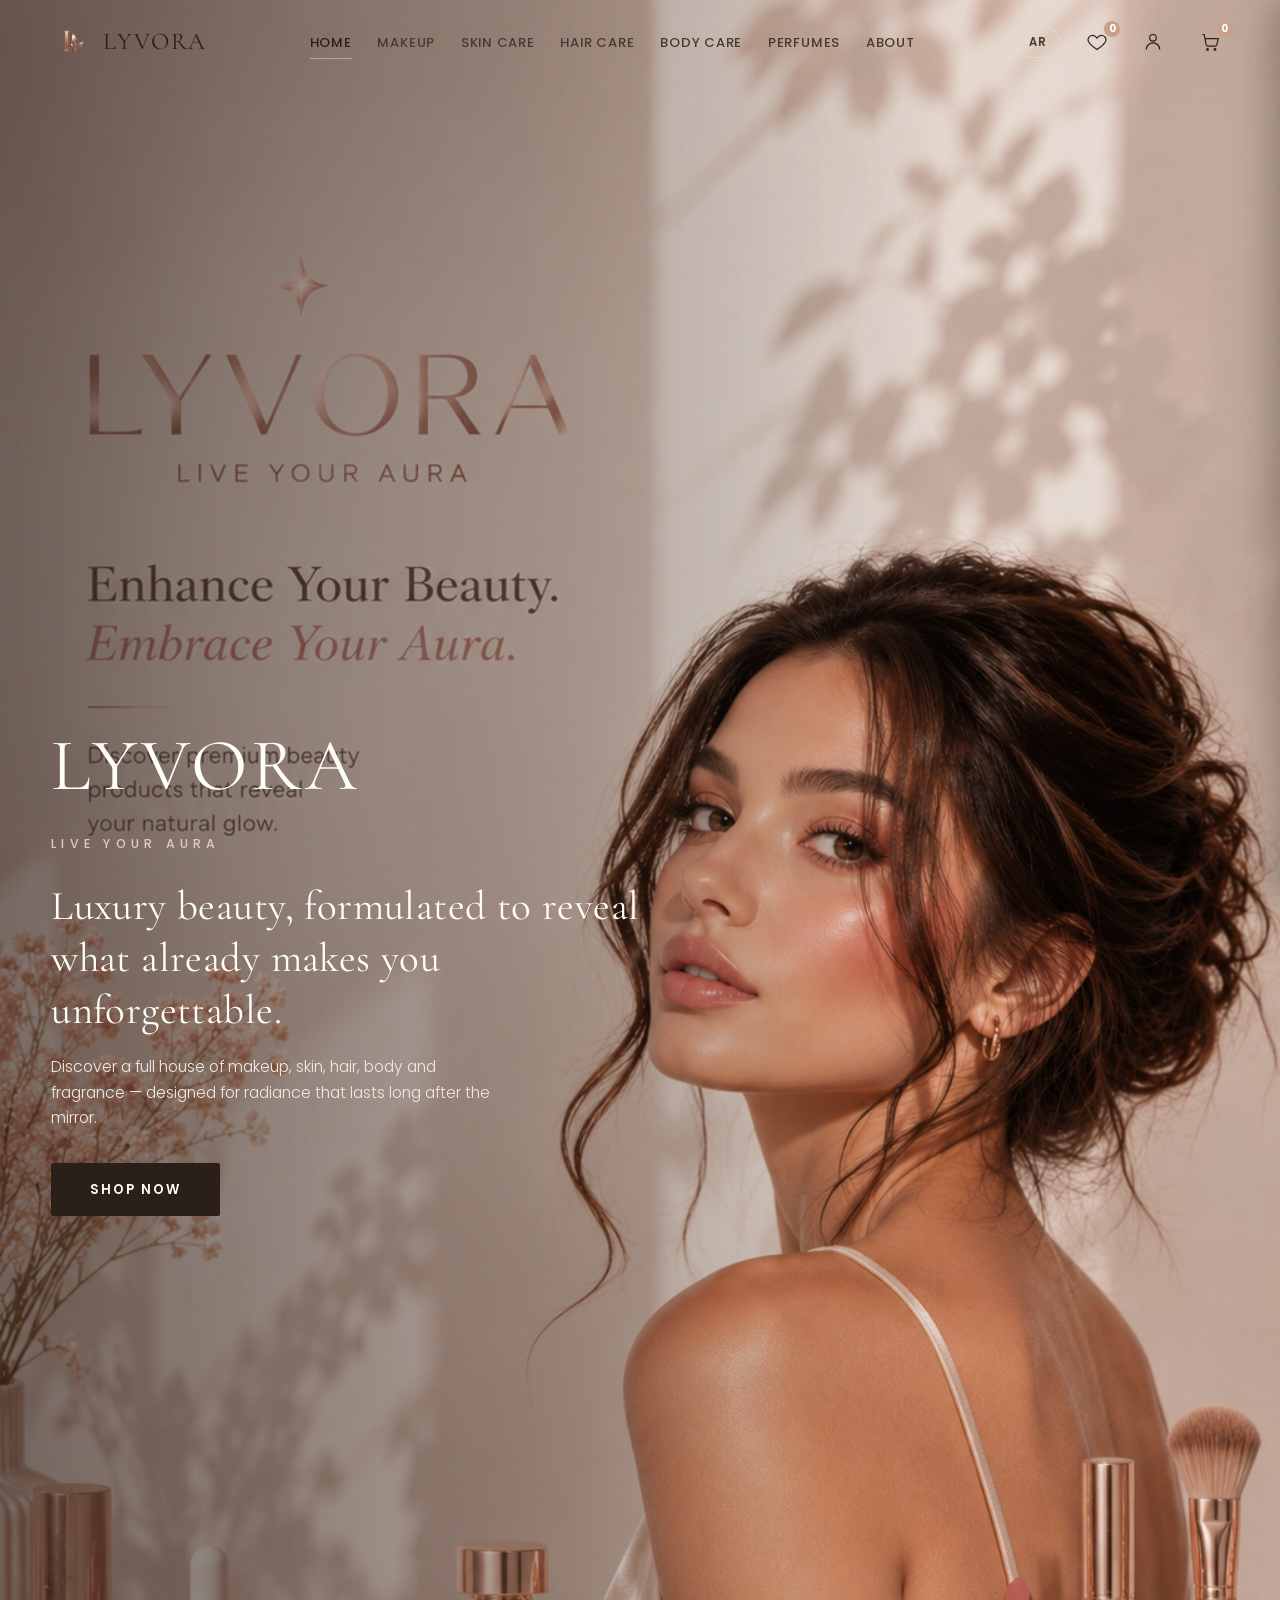
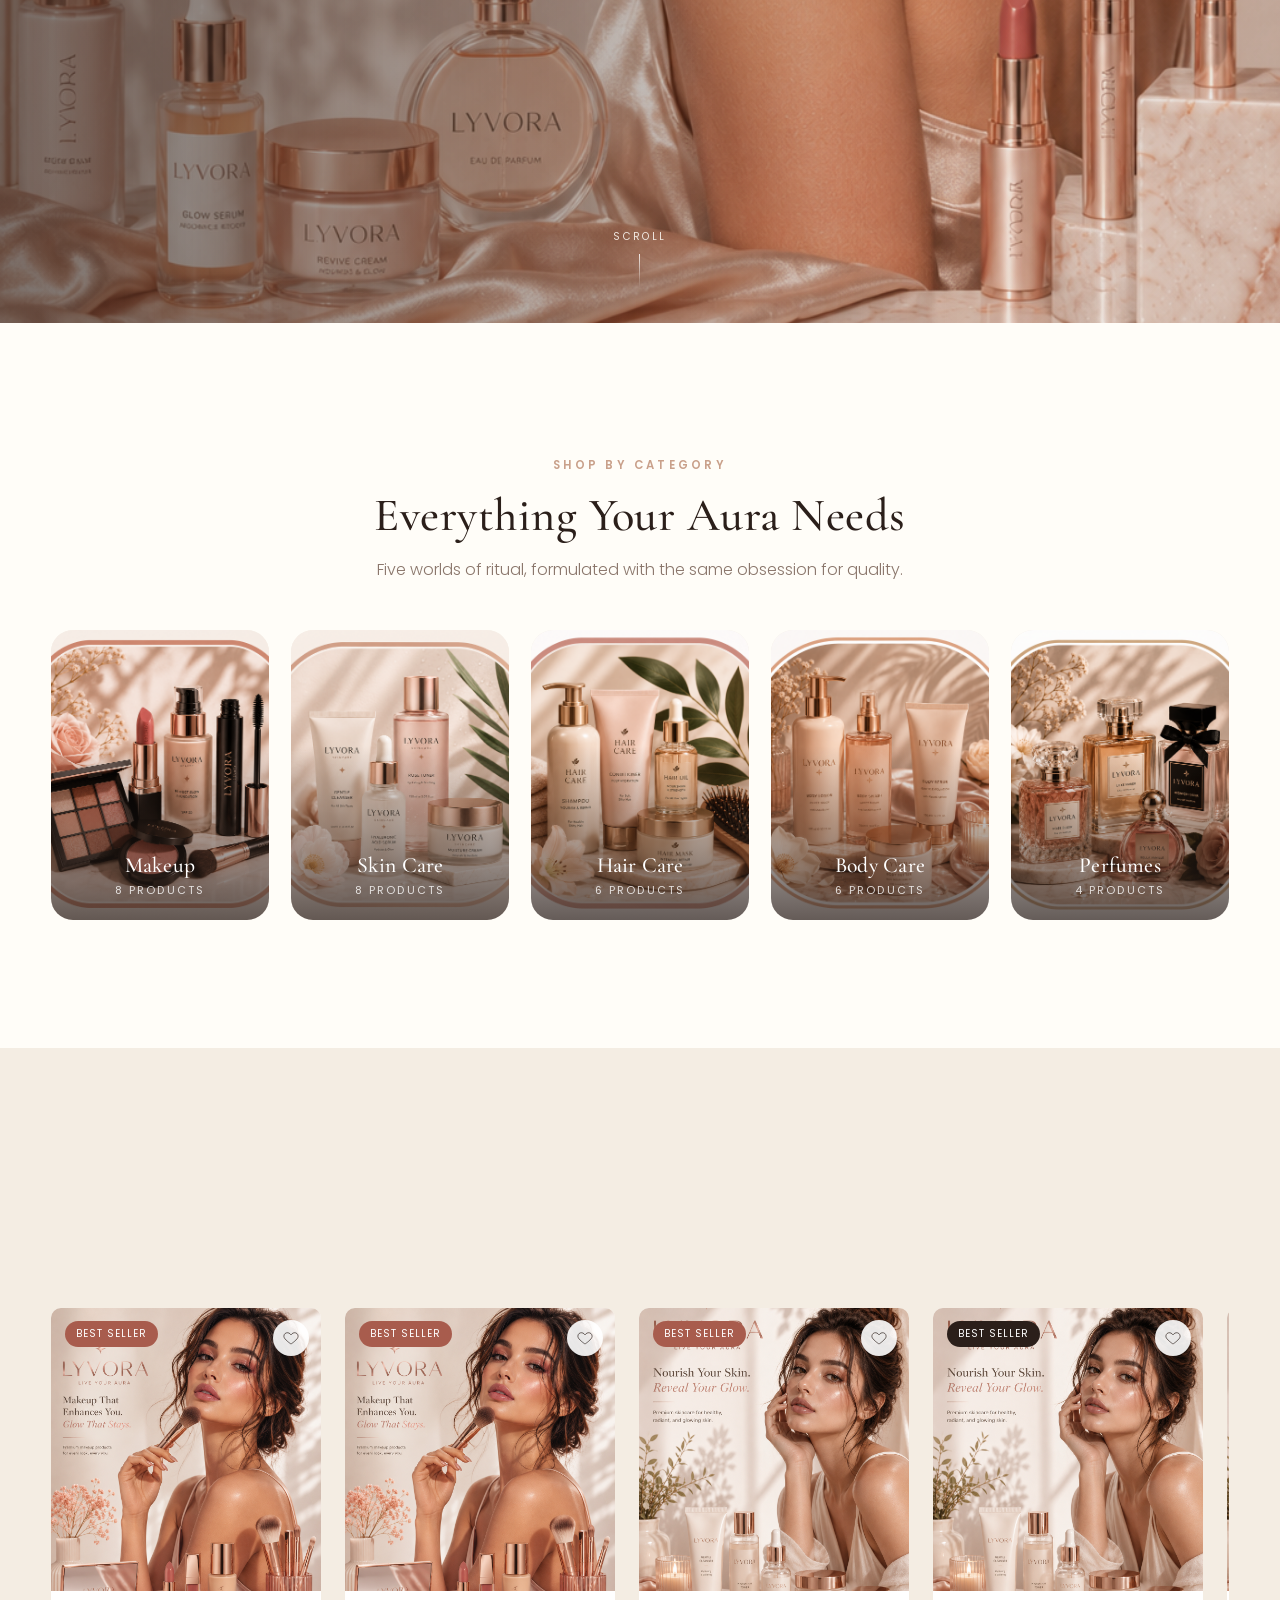
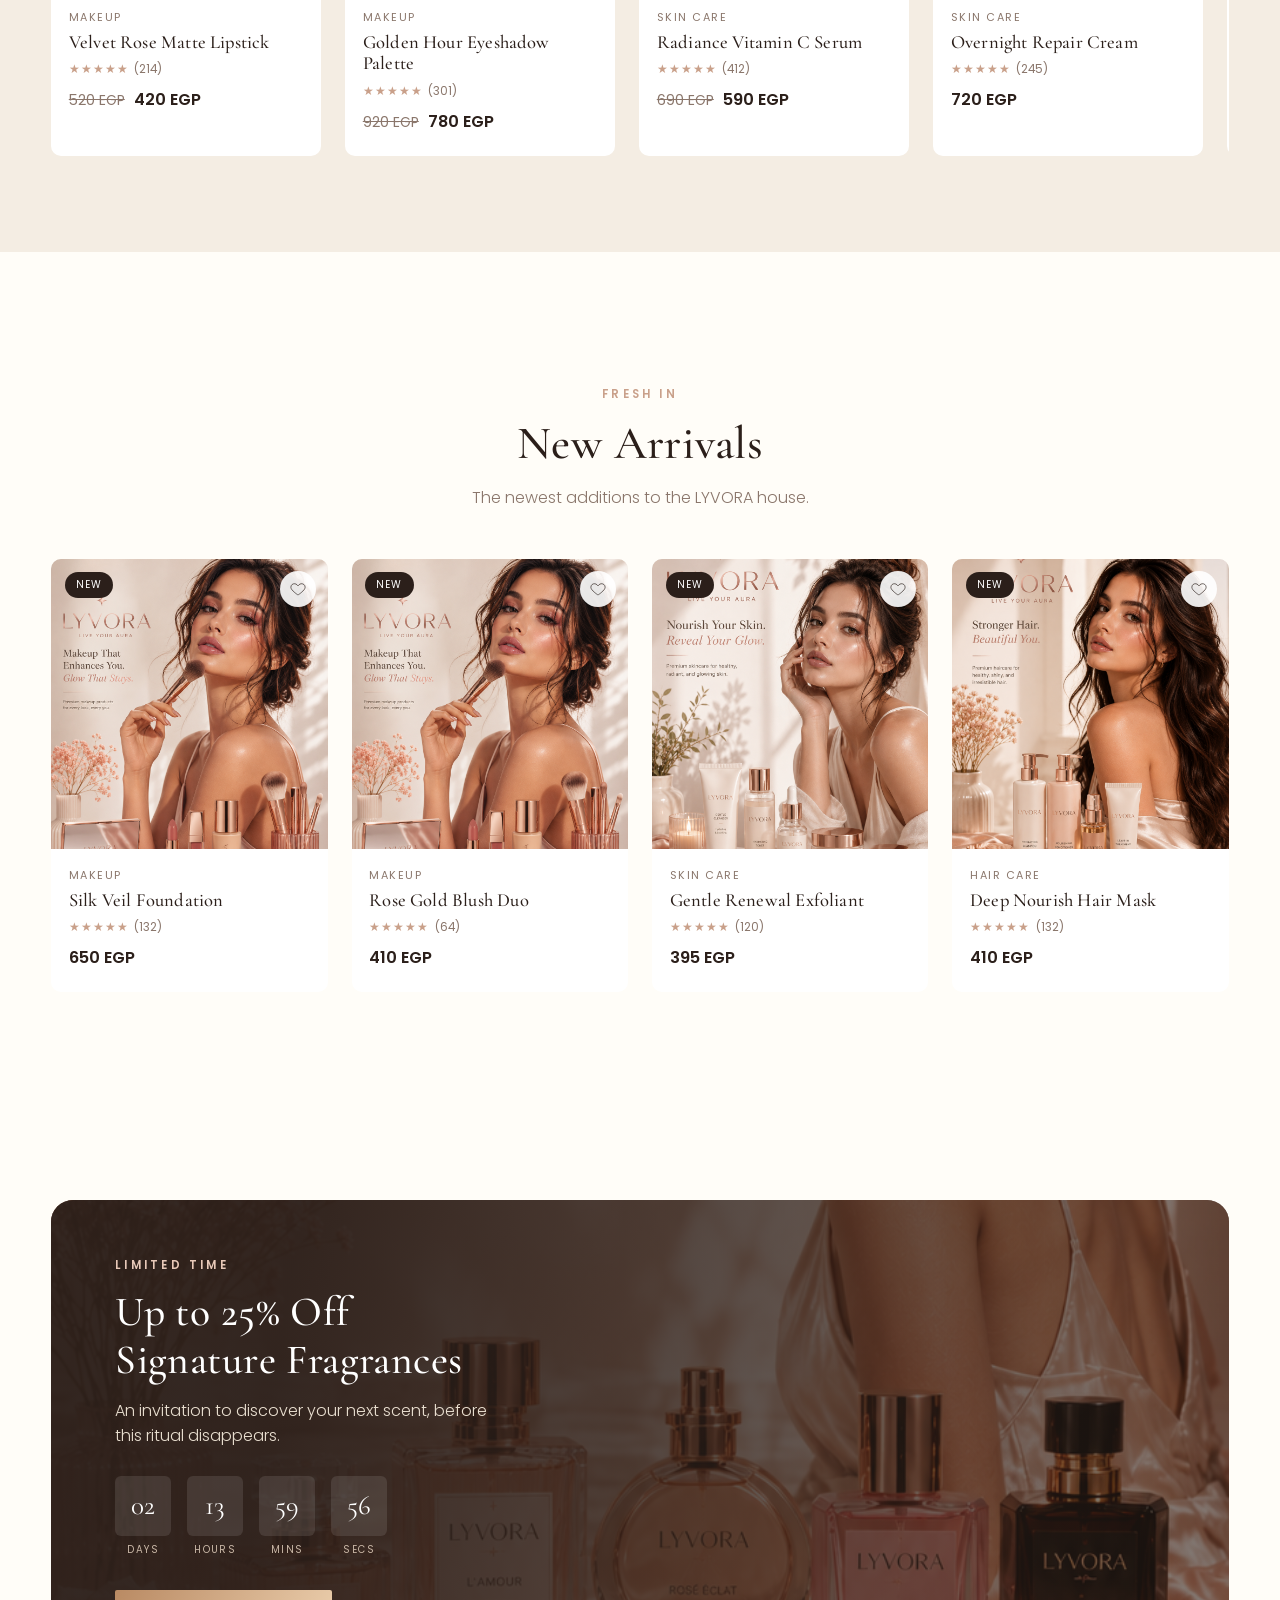
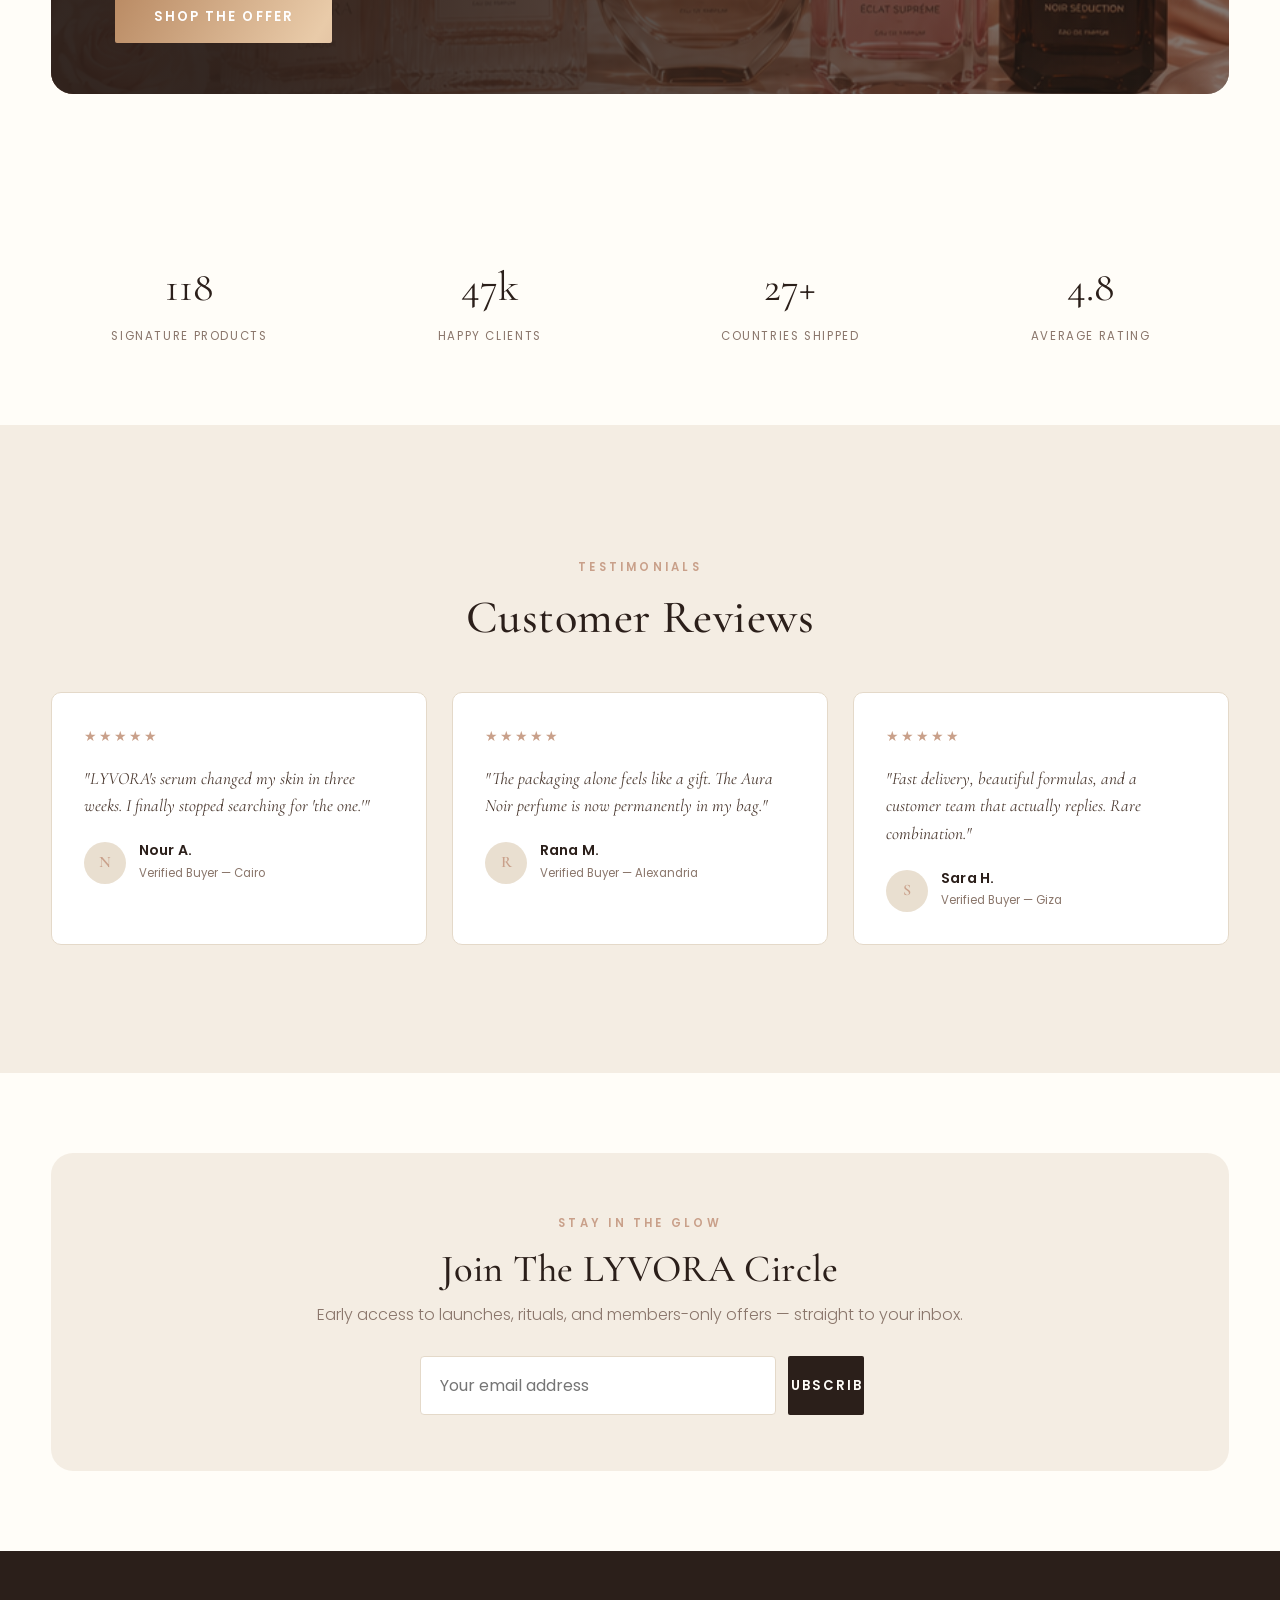
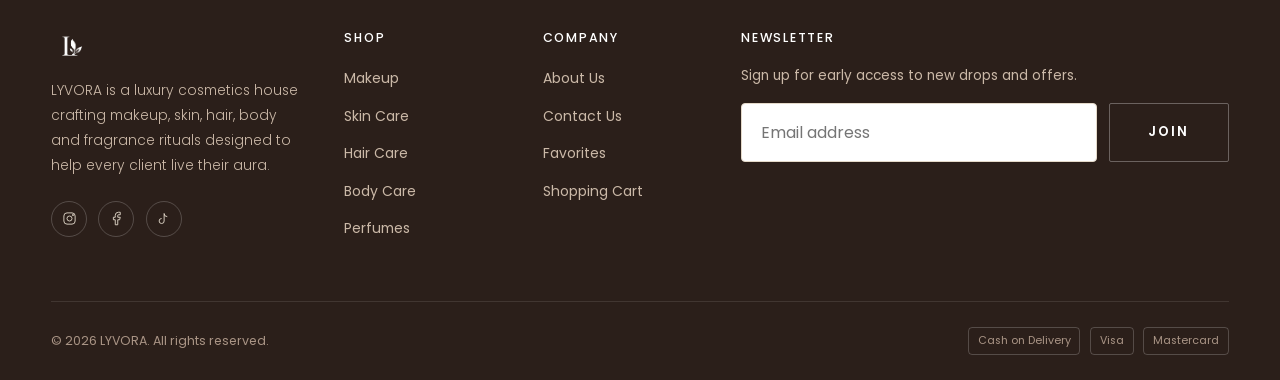
==== index.html @ 60a41fa8 "Initial LYVORA website" ====
<!DOCTYPE html>
<html lang="en" dir="ltr">
<head>
<meta charset="UTF-8">
<meta name="viewport" content="width=device-width, initial-scale=1.0, viewport-fit=cover">
<title>LYVORA — Live Your Aura | Luxury Cosmetics</title>
<meta name="description" content="LYVORA is a luxury cosmetics house — makeup, skin care, hair care, body care and perfumes crafted to help you live your aura.">
<link rel="icon" href="assets/images/logo.png">
<link rel="preconnect" href="https://fonts.googleapis.com">
<link rel="stylesheet" href="css/style.css">
<link rel="stylesheet" href="css/responsive.css">
</head>
<body data-page="home">
<a href="#main" class="skip-link">Skip to content</a>

<!-- Loading Screen -->
<div id="loading-screen"><div class="loader-mark"></div></div>

<!-- Luxury Splash Screen -->
<div id="splash">
  <div class="splash-glow"></div>
  <div class="splash-inner">
    <div class="splash-logo-wrap">
      <img src="assets/images/logo.png" alt="LYVORA">
      <div class="splash-shine"></div>
    </div>
    <p class="splash-tagline">Live Your Aura</p>
  </div>
</div>

<!-- Navbar -->
<header class="navbar">
  <div class="container">
    <a href="index.html" class="nav-logo">
      <img src="assets/images/logo.png" alt="LYVORA logo">
      <span>LYVORA</span>
    </a>
    <nav class="nav-links">
      <a href="index.html" class="active" data-en="Home" data-ar="الرئيسية">Home</a>
      <a href="pages/makeup.html" data-en="Makeup" data-ar="مكياج">Makeup</a>
      <a href="pages/skincare.html" data-en="Skin Care" data-ar="العناية بالبشرة">Skin Care</a>
      <a href="pages/haircare.html" data-en="Hair Care" data-ar="العناية بالشعر">Hair Care</a>
      <a href="pages/bodycare.html" data-en="Body Care" data-ar="العناية بالجسم">Body Care</a>
      <a href="pages/perfumes.html" data-en="Perfumes" data-ar="عطور">Perfumes</a>
      <a href="pages/about.html" data-en="About" data-ar="من نحن">About</a>
    </nav>
    <div class="nav-actions">
      <button class="lang-switch" aria-label="Switch language"><span class="lang-text">AR</span></button>
      <a href="pages/favorites.html" class="nav-icon-btn" aria-label="Favorites">
        <svg viewBox="0 0 24 24" fill="none" stroke="currentColor" stroke-width="1.4"><path d="M12 21s-7.5-4.9-10.1-9.3C.4 8.7 1.8 5 5.4 4.2 8 3.6 10.3 5 12 7.3 13.7 5 16 3.6 18.6 4.2 22.2 5 23.6 8.7 22.1 11.7 19.5 16.1 12 21 12 21Z"/></svg>
        <span class="nav-badge fav-badge">0</span>
      </a>
      <a href="pages/login.html" class="nav-icon-btn" aria-label="Account">
        <svg viewBox="0 0 24 24" fill="none" stroke="currentColor" stroke-width="1.4"><path d="M20 21a8 8 0 1 0-16 0"/><circle cx="12" cy="7" r="4"/></svg>
      </a>
      <button class="nav-icon-btn" aria-label="Cart" data-open-cart>
        <svg viewBox="0 0 24 24" fill="none" stroke="currentColor" stroke-width="1.4"><path d="M3 3h2l2.4 12.4a2 2 0 0 0 2 1.6h8.6a2 2 0 0 0 2-1.6L22 8H6"/><circle cx="9" cy="21" r="1"/><circle cx="18" cy="21" r="1"/></svg>
        <span class="nav-badge cart-badge">0</span>
      </button>
      <button class="hamburger" aria-label="Menu"><span></span><span></span><span></span></button>
    </div>
  </div>
</header>
<div id="nav-overlay" class="overlay"></div>
<nav class="mobile-nav">
  <a href="index.html">Home</a>
  <a href="pages/makeup.html">Makeup</a>
  <a href="pages/skincare.html">Skin Care</a>
  <a href="pages/haircare.html">Hair Care</a>
  <a href="pages/bodycare.html">Body Care</a>
  <a href="pages/perfumes.html">Perfumes</a>
  <a href="pages/about.html">About</a>
  <a href="pages/contact.html">Contact</a>
</nav>

<main id="main">
  <!-- Hero -->
  <section class="hero">
    <img class="hero-bg" src="assets/images/background_home.png" alt="LYVORA">
    <div class="hero-overlay"></div>
    <div class="container">
      <div class="hero-content">
        <div class="hero-lyvora">LYVORA</div>
        <div class="hero-aura">Live Your Aura</div>
        <h1>Luxury beauty, formulated to reveal what already makes you unforgettable.</h1>
        <p>Discover a full house of makeup, skin, hair, body and fragrance — designed for radiance that lasts long after the mirror.</p>
        <a href="pages/makeup.html" class="btn btn-primary">Shop Now</a>
      </div>
    </div>
    <div class="hero-scroll"><span>Scroll</span><span class="line"></span></div>
  </section>

  <!-- Categories -->
  <section class="section">
    <div class="container">
      <div class="section-head reveal-up">
        <span class="eyebrow">Shop by Category</span>
        <h2>Everything Your Aura Needs</h2>
        <p>Five worlds of ritual, formulated with the same obsession for quality.</p>
      </div>
      <div class="cat-grid stagger reveal-up" id="home-categories"></div>
    </div>
  </section>

  <!-- Best Sellers -->
  <section class="section section--tight" style="background:var(--c-beige)">
    <div class="container">
      <div class="section-head reveal-up">
        <span class="eyebrow">Loved by Everyone</span>
        <h2>Best Sellers</h2>
        <p>The formulas our community keeps coming back for.</p>
      </div>
      <div class="scroller" id="best-sellers"></div>
    </div>
  </section>

  <!-- New Arrivals -->
  <section class="section">
    <div class="container">
      <div class="section-head reveal-up">
        <span class="eyebrow">Fresh In</span>
        <h2>New Arrivals</h2>
        <p>The newest additions to the LYVORA house.</p>
      </div>
      <div class="product-grid" id="new-arrivals"></div>
    </div>
  </section>

  <!-- Offers -->
  <section class="section section--tight">
    <div class="container">
      <div class="offer-banner reveal-up">
        <div class="offer-banner-bg" style="background-image:url('assets/images/background_perfume.png')"></div>
        <div class="offer-content">
          <span class="eyebrow">Limited Time</span>
          <h3>Up to 25% Off Signature Fragrances</h3>
          <p>An invitation to discover your next scent, before this ritual disappears.</p>
          <div class="countdown" id="countdown">
            <div><span class="num" id="cd-days">02</span><span class="lbl">Days</span></div>
            <div><span class="num" id="cd-hours">00</span><span class="lbl">Hours</span></div>
            <div><span class="num" id="cd-mins">00</span><span class="lbl">Mins</span></div>
            <div><span class="num" id="cd-secs">00</span><span class="lbl">Secs</span></div>
          </div>
          <a href="pages/perfumes.html" class="btn btn-gold">Shop The Offer</a>
        </div>
      </div>
    </div>
  </section>

  <!-- Trust Counters -->
  <section class="section--tight">
    <div class="container">
      <div class="counters reveal-up">
        <div class="counter-item"><div class="num" data-count="120">0</div><div class="lbl">Signature Products</div></div>
        <div class="counter-item"><div class="num" data-count="48" data-suffix="k">0</div><div class="lbl">Happy Clients</div></div>
        <div class="counter-item"><div class="num" data-count="27" data-suffix="+">0</div><div class="lbl">Countries Shipped</div></div>
        <div class="counter-item"><div class="num" data-count="4.9">0</div><div class="lbl">Average Rating</div></div>
      </div>
    </div>
  </section>

  <!-- Reviews -->
  <section class="section" style="background:var(--c-beige)">
    <div class="container">
      <div class="section-head reveal-up">
        <span class="eyebrow">Testimonials</span>
        <h2>Customer Reviews</h2>
      </div>
      <div class="reviews-grid">
        <div class="review-card reveal-up">
          <div class="review-stars">★★★★★</div>
          <p>"LYVORA's serum changed my skin in three weeks. I finally stopped searching for 'the one.'"</p>
          <div class="review-author"><div class="review-avatar">N</div><div><h5>Nour A.</h5><span>Verified Buyer — Cairo</span></div></div>
        </div>
        <div class="review-card reveal-up">
          <div class="review-stars">★★★★★</div>
          <p>"The packaging alone feels like a gift. The Aura Noir perfume is now permanently in my bag."</p>
          <div class="review-author"><div class="review-avatar">R</div><div><h5>Rana M.</h5><span>Verified Buyer — Alexandria</span></div></div>
        </div>
        <div class="review-card reveal-up">
          <div class="review-stars">★★★★★</div>
          <p>"Fast delivery, beautiful formulas, and a customer team that actually replies. Rare combination."</p>
          <div class="review-author"><div class="review-avatar">S</div><div><h5>Sara H.</h5><span>Verified Buyer — Giza</span></div></div>
        </div>
      </div>
    </div>
  </section>

  <!-- Newsletter -->
  <section class="section--tight">
    <div class="container">
      <div class="newsletter reveal-up">
        <span class="eyebrow">Stay In The Glow</span>
        <h2>Join The LYVORA Circle</h2>
        <p>Early access to launches, rituals, and members-only offers — straight to your inbox.</p>
        <form class="newsletter-form">
          <input type="email" placeholder="Your email address" required>
          <button type="submit" class="btn btn-primary">Subscribe</button>
        </form>
      </div>
    </div>
  </section>
</main>

<!-- Footer -->
<footer>
  <div class="container">
    <div class="footer-grid">
      <div class="footer-brand">
        <img src="assets/images/logo.png" alt="LYVORA">
        <p>LYVORA is a luxury cosmetics house crafting makeup, skin, hair, body and fragrance rituals designed to help every client live their aura.</p>
        <div class="footer-social">
          <a href="#" aria-label="Instagram"><svg viewBox="0 0 24 24" fill="none" stroke="currentColor" stroke-width="1.4"><rect x="3" y="3" width="18" height="18" rx="5"/><circle cx="12" cy="12" r="4"/><circle cx="17.5" cy="6.5" r="1"/></svg></a>
          <a href="#" aria-label="Facebook"><svg viewBox="0 0 24 24" fill="none" stroke="currentColor" stroke-width="1.4"><path d="M18 2h-3a5 5 0 0 0-5 5v3H7v4h3v8h4v-8h3l1-4h-4V7a1 1 0 0 1 1-1h3Z"/></svg></a>
          <a href="#" aria-label="TikTok"><svg viewBox="0 0 24 24" fill="none" stroke="currentColor" stroke-width="1.4"><path d="M9 12a4 4 0 1 0 4 4V4a5 5 0 0 0 5 5"/></svg></a>
        </div>
      </div>
      <div class="footer-col">
        <h4>Shop</h4>
        <ul>
          <li><a href="pages/makeup.html">Makeup</a></li>
          <li><a href="pages/skincare.html">Skin Care</a></li>
          <li><a href="pages/haircare.html">Hair Care</a></li>
          <li><a href="pages/bodycare.html">Body Care</a></li>
          <li><a href="pages/perfumes.html">Perfumes</a></li>
        </ul>
      </div>
      <div class="footer-col">
        <h4>Company</h4>
        <ul>
          <li><a href="pages/about.html">About Us</a></li>
          <li><a href="pages/contact.html">Contact Us</a></li>
          <li><a href="pages/favorites.html">Favorites</a></li>
          <li><a href="pages/cart.html">Shopping Cart</a></li>
        </ul>
      </div>
      <div class="footer-col">
        <h4>Newsletter</h4>
        <p style="font-size:.85rem;color:#cbb9a8;margin-bottom:1rem;">Sign up for early access to new drops and offers.</p>
        <form class="newsletter-form" style="max-width:100%;">
          <input type="email" placeholder="Email address" required>
          <button type="submit" class="btn btn-outline" style="border-color:rgba(255,255,255,.3);color:#fff;">Join</button>
        </form>
      </div>
    </div>
    <div class="footer-bottom">
      <span>&copy; 2026 LYVORA. All rights reserved.</span>
      <div class="footer-payments"><span>Cash on Delivery</span><span>Visa</span><span>Mastercard</span></div>
    </div>
  </div>
</footer>

<!-- Cart Drawer -->
<div id="drawer-overlay" class="overlay"></div>
<aside id="cart-drawer" class="drawer">
  <div class="drawer-head"><h3>Your Bag</h3><button id="drawer-close" class="drawer-close" aria-label="Close cart"><svg viewBox="0 0 24 24" fill="none" stroke="currentColor" stroke-width="1.6"><path d="M18 6 6 18M6 6l12 12"/></svg></button></div>
  <div class="drawer-body" id="drawer-body"></div>
  <div class="drawer-foot" id="drawer-foot">
    <div class="subtotal"><span>Subtotal</span><strong id="drawer-subtotal">0 EGP</strong></div>
    <a href="pages/checkout.html" class="btn btn-primary btn-block">Checkout</a>
    <a href="pages/cart.html" class="btn btn-outline btn-block" style="margin-top:.7rem;">View Cart</a>
  </div>
</aside>

<button id="back-to-top" aria-label="Back to top"><svg viewBox="0 0 24 24" fill="none" stroke="currentColor" stroke-width="1.6"><path d="M12 19V5M5 12l7-7 7 7"/></svg></button>

<script>window.LYVORA_ROOT='';</script>
<script src="js/products.js"></script>
<script src="js/store.js"></script>
<script src="js/render.js"></script>
<script src="js/main.js"></script>
<script>
  // Home-page specific rendering
  document.addEventListener('DOMContentLoaded', ()=>{
    const catWrap = document.getElementById('home-categories');
    catWrap.innerHTML = Object.entries(CATEGORY_META).map(([key,c])=>`
      <a class="cat-card" href="pages/${key}.html">
        <img src="assets/icons/${c.icon}" alt="${c.label}">
        <div class="cat-card-label"><h3>${c.label}</h3><span>${lyByCategory(key).length} Products</span></div>
      </a>`).join('');

    lyRenderGrid('#best-sellers', PRODUCTS.filter(p=>p.badge==='Best Seller'));
    lyRenderGrid('#new-arrivals', PRODUCTS.filter(p=>p.badge==='New').concat(PRODUCTS.slice(0,4)).filter((v,i,a)=>a.findIndex(x=>x.id===v.id)===i).slice(0,4), {reveal:true});

    // Countdown
    const end = Date.now() + (2*24*60*60*1000) + (14*60*60*1000);
    function updateCountdown(){
      const diff = Math.max(0, end - Date.now());
      const d = Math.floor(diff/86400000);
      const h = Math.floor(diff%86400000/3600000);
      const m = Math.floor(diff%3600000/60000);
      const s = Math.floor(diff%60000/1000);
      document.getElementById('cd-days').textContent = String(d).padStart(2,'0');
      document.getElementById('cd-hours').textContent = String(h).padStart(2,'0');
      document.getElementById('cd-mins').textContent = String(m).padStart(2,'0');
      document.getElementById('cd-secs').textContent = String(s).padStart(2,'0');
    }
    updateCountdown();
    setInterval(updateCountdown, 1000);
  });
</script>
</body>
</html>
---- css/style.css ----
/* ==========================================================================
   LYVORA — Luxury Cosmetics Store
   Design System & Base Styles
   ========================================================================== */

@import url('https://fonts.googleapis.com/css2?family=Cormorant+Garamond:ital,wght@0,300;0,400;0,500;0,600;0,700;1,400&family=Poppins:wght@300;400;500;600;700&display=swap');

:root{
  /* ---- Palette ---- */
  --c-white:#ffffff;
  --c-cream:#fffdf8;
  --c-beige:#f4ede3;
  --c-beige-dark:#e9dfd0;
  --c-rose-gold:#c9a08a;
  --c-rose-gold-light:#e8c9b8;
  --c-soft-pink:#f3d9d4;
  --c-dark-brown:#2b1f1a;
  --c-brown-70:#4a382f;
  --c-brown-40:#8a766b;
  --c-line:#e4d9c9;
  --c-gold-grad: linear-gradient(120deg,#b98a63 0%,#e9cba9 45%,#c9a08a 75%,#b98a63 100%);
  --c-success:#5c7a5c;
  --c-error:#a85c4d;

  /* ---- Type ---- */
  --f-display:'Cormorant Garamond', serif;
  --f-body:'Poppins', sans-serif;

  /* ---- Spacing ---- */
  --space-xs: .5rem;
  --space-sm: 1rem;
  --space-md: 1.75rem;
  --space-lg: 3rem;
  --space-xl: 5rem;
  --space-2xl: 8rem;

  /* ---- Layout ---- */
  --max-w: 1360px;
  --radius-sm: 4px;
  --radius-md: 10px;
  --radius-lg: 22px;
  --nav-h: 84px;

  /* ---- Motion ---- */
  --ease: cubic-bezier(.22,.61,.36,1);
  --ease-soft: cubic-bezier(.4,0,.2,1);
  --dur-fast: .25s;
  --dur-med: .55s;
  --dur-slow: 1s;

  --shadow-soft: 0 10px 40px -12px rgba(43,31,26,.16);
  --shadow-card: 0 6px 24px -8px rgba(43,31,26,.14);
  --shadow-lift: 0 24px 60px -18px rgba(43,31,26,.28);
}

/* ---- Reset ---- */
*,*::before,*::after{box-sizing:border-box;margin:0;padding:0;}
html{scroll-behavior:smooth;-webkit-text-size-adjust:100%;}
html,body{overflow-x:hidden;max-width:100%;}
body{
  font-family:var(--f-body);
  color:var(--c-dark-brown);
  background:var(--c-cream);
  line-height:1.6;
  -webkit-font-smoothing:antialiased;
  min-height:100vh;
}
img{max-width:100%;display:block;}
a{text-decoration:none;color:inherit;}
ul{list-style:none;}
button{font-family:inherit;cursor:pointer;border:none;background:none;color:inherit;}
input,select,textarea{font-family:inherit;font-size:1rem;}
h1,h2,h3,h4,h5{font-family:var(--f-display);font-weight:500;line-height:1.15;letter-spacing:.01em;}
::selection{background:var(--c-rose-gold-light);color:var(--c-dark-brown);}

/* Respect reduced motion */
@media (prefers-reduced-motion: reduce){
  *,*::before,*::after{animation-duration:.001ms !important;animation-iteration-count:1 !important;transition-duration:.001ms !important;scroll-behavior:auto !important;}
}

/* ---- Utility ---- */
.container{width:100%;max-width:var(--max-w);margin:0 auto;padding:0 clamp(1.25rem,4vw,3.5rem);}
.eyebrow{
  font-family:var(--f-body);
  font-size:.72rem;
  letter-spacing:.28em;
  text-transform:uppercase;
  color:var(--c-rose-gold);
  font-weight:600;
  display:inline-block;
  margin-bottom:.9rem;
}
.section-head{text-align:center;max-width:640px;margin:0 auto var(--space-lg);}
.section-head h2{font-size:clamp(2rem,4vw,2.9rem);color:var(--c-dark-brown);}
.section-head p{color:var(--c-brown-40);margin-top:.9rem;font-size:1rem;font-weight:300;}
.section{padding:var(--space-2xl) 0;}
.section--tight{padding:var(--space-xl) 0;}

.btn{
  display:inline-flex;align-items:center;justify-content:center;gap:.6rem;
  padding:1rem 2.4rem;
  font-size:.82rem;
  letter-spacing:.16em;
  text-transform:uppercase;
  font-weight:600;
  border-radius:2px;
  position:relative;
  overflow:hidden;
  transition:transform var(--dur-fast) var(--ease-soft), box-shadow var(--dur-fast) var(--ease-soft), background var(--dur-fast);
  white-space:nowrap;
}
.btn-primary{background:var(--c-dark-brown);color:var(--c-cream);}
.btn-primary:hover{transform:translateY(-2px);box-shadow:var(--shadow-lift);}
.btn-outline{background:transparent;color:var(--c-dark-brown);border:1px solid var(--c-dark-brown);}
.btn-outline:hover{background:var(--c-dark-brown);color:var(--c-cream);}
.btn-gold{background:var(--c-gold-grad);background-size:220% 100%;color:#fff;}
.btn-gold:hover{background-position:100% 0;transform:translateY(-2px);box-shadow:var(--shadow-lift);}
.btn-block{width:100%;}
.btn[disabled]{opacity:.45;cursor:not-allowed;pointer-events:none;}

/* Ripple */
.ripple{position:absolute;border-radius:50%;transform:scale(0);background:rgba(255,255,255,.55);animation:ripple .6s var(--ease-soft);pointer-events:none;}
@keyframes ripple{to{transform:scale(3.2);opacity:0;}}

/* ---- Loading Screen (first paint, ultra-light) ---- */
#loading-screen{
  position:fixed;inset:0;z-index:9999;background:var(--c-cream);
  display:flex;align-items:center;justify-content:center;
  transition:opacity .5s var(--ease-soft), visibility .5s;
}
#loading-screen.hide{opacity:0;visibility:hidden;pointer-events:none;}
.loader-mark{width:46px;height:46px;position:relative;}
.loader-mark::before,.loader-mark::after{
  content:'';position:absolute;inset:0;border-radius:50%;
  border:1px solid var(--c-rose-gold);opacity:.5;
}
.loader-mark::after{animation:loader-pulse 1.4s var(--ease) infinite;}
@keyframes loader-pulse{0%{transform:scale(.4);opacity:.9;}100%{transform:scale(1.6);opacity:0;}}

/* ---- Splash Screen ---- */
#splash{
  position:fixed;inset:0;z-index:10000;
  background:#FFFDF8;
  display:flex;align-items:center;justify-content:center;
  overflow:hidden;
}
#splash.splash-out{animation:splashOut .7s var(--ease-soft) forwards;}
@keyframes splashOut{to{opacity:0;visibility:hidden;}}
.splash-inner{position:relative;text-align:center;display:flex;flex-direction:column;align-items:center;}
.splash-glow{
  position:absolute;left:50%;top:50%;width:420px;height:420px;
  transform:translate(-50%,-50%);
  background:radial-gradient(circle,rgba(201,160,138,.35) 0%,rgba(201,160,138,0) 70%);
  opacity:0;animation:glowIn 2.2s var(--ease-soft) forwards .2s;
  border-radius:50%;
}
@keyframes glowIn{0%{opacity:0;transform:translate(-50%,-50%) scale(.7);}100%{opacity:1;transform:translate(-50%,-50%) scale(1);}}
.splash-logo-wrap{position:relative;width:150px;height:auto;opacity:0;filter:blur(6px);transform:scale(.8);
  animation:logoIn 1.1s var(--ease-soft) forwards .25s;}
@keyframes logoIn{to{opacity:1;filter:blur(0);transform:scale(1);}}
.splash-logo-wrap img{width:100%;height:auto;}
.splash-shine{
  position:absolute;inset:0;
  background:linear-gradient(115deg,transparent 30%,rgba(255,255,255,.85) 48%,transparent 65%);
  background-size:250% 100%;background-position:150% 0;
  mix-blend-mode:screen;
  animation:shineSweep 1.3s ease-in-out forwards 1.3s;
}
@keyframes shineSweep{to{background-position:-50% 0;}}
.splash-tagline{
  margin-top:1.4rem;font-family:var(--f-display);font-style:italic;
  font-size:1.05rem;letter-spacing:.34em;text-transform:uppercase;color:var(--c-brown-40);
  opacity:0;animation:tagIn .9s var(--ease-soft) forwards 1.5s;
}
@keyframes tagIn{to{opacity:1;}}
.sparkle{position:absolute;width:4px;height:4px;border-radius:50%;background:var(--c-rose-gold);opacity:0;
  animation:sparkleMove 2.4s ease-in-out forwards;}
@keyframes sparkleMove{
  0%{opacity:0;transform:translate(0,0) scale(.4);}
  35%{opacity:.9;}
  100%{opacity:0;transform:translate(var(--sx,20px),var(--sy,-30px)) scale(1);}
}

/* ==========================================================================
   NAVBAR
   ========================================================================== */
.navbar{
  position:fixed;top:0;left:0;right:0;z-index:1000;
  height:var(--nav-h);
  display:flex;align-items:center;
  transition:background var(--dur-med) var(--ease-soft), box-shadow var(--dur-med), height var(--dur-med), backdrop-filter var(--dur-med);
  background:transparent;
}
.navbar.scrolled{
  height:70px;
  background:rgba(255,253,248,.72);
  backdrop-filter:blur(16px) saturate(160%);
  -webkit-backdrop-filter:blur(16px) saturate(160%);
  box-shadow:0 1px 0 rgba(43,31,26,.06), 0 12px 30px -20px rgba(43,31,26,.2);
}
.navbar .container{display:flex;align-items:center;justify-content:space-between;gap:1.5rem;height:100%;}
.nav-logo{display:flex;align-items:center;gap:.6rem;flex-shrink:0;}
.nav-logo img{height:34px;width:auto;}
.nav-logo span{font-family:var(--f-display);font-size:1.5rem;letter-spacing:.08em;color:var(--c-dark-brown);}
.nav-links{display:flex;align-items:center;gap:clamp(1rem,2vw,2.1rem);}
.nav-links a{
  font-size:.82rem;letter-spacing:.06em;text-transform:uppercase;font-weight:500;
  color:var(--c-brown-70);position:relative;padding:.4rem 0;
  transition:color var(--dur-fast);
}
.nav-links a::after{
  content:'';position:absolute;left:0;bottom:0;width:0;height:1px;background:var(--c-rose-gold);
  transition:width var(--dur-fast) var(--ease-soft);
}
.nav-links a:hover,.nav-links a.active{color:var(--c-dark-brown);}
.nav-links a:hover::after,.nav-links a.active::after{width:100%;}
.nav-actions{display:flex;align-items:center;gap:1.15rem;}
.nav-icon-btn{
  position:relative;display:flex;align-items:center;justify-content:center;
  width:38px;height:38px;color:var(--c-dark-brown);transition:transform var(--dur-fast);
}
.nav-icon-btn:hover{transform:translateY(-2px);}
.nav-icon-btn svg{width:20px;height:20px;stroke-width:1.4;}
.nav-badge{
  position:absolute;top:-2px;right:-4px;min-width:16px;height:16px;padding:0 3px;
  border-radius:50%;background:var(--c-rose-gold);color:#fff;font-size:.62rem;
  display:flex;align-items:center;justify-content:center;font-weight:700;
}
.lang-switch{
  font-size:.72rem;letter-spacing:.1em;font-weight:600;color:var(--c-brown-70);
  border:1px solid var(--c-line);padding:.4rem .7rem;border-radius:20px;
  display:flex;align-items:center;gap:.3rem;transition:all var(--dur-fast);
}
.lang-switch:hover{border-color:var(--c-rose-gold);color:var(--c-dark-brown);}
.hamburger{display:none;flex-direction:column;gap:5px;width:26px;z-index:1200;}
.hamburger span{display:block;height:1px;background:var(--c-dark-brown);transition:all var(--dur-fast) var(--ease-soft);}
.hamburger.active span:nth-child(1){transform:translateY(6px) rotate(45deg);}
.hamburger.active span:nth-child(2){opacity:0;}
.hamburger.active span:nth-child(3){transform:translateY(-6px) rotate(-45deg);}

/* ==========================================================================
   HERO
   ========================================================================== */
.hero{
  position:relative;width:100%;overflow:hidden;background:var(--c-dark-brown);
}
.hero-bg{
  display:block;width:100%;height:auto;
  animation:heroZoom 14s var(--ease-soft) forwards;
}
@keyframes heroZoom{from{transform:scale(1.12);}to{transform:scale(1);}}
.hero > .container{
  position:absolute;inset:0;z-index:2;display:flex;align-items:center;
}
.hero-overlay{
  position:absolute;inset:0;
  background:linear-gradient(90deg, rgba(43,31,26,.62) 0%, rgba(43,31,26,.32) 45%, rgba(43,31,26,.08) 75%);
}
.hero-content{position:relative;z-index:2;color:var(--c-cream);max-width:620px;}
.hero-lyvora{
  font-family:var(--f-display);font-size:clamp(2.6rem,6.4vw,4.6rem);letter-spacing:.05em;
  opacity:0;animation:heroFade .9s var(--ease-soft) forwards .3s;
}
.hero-aura{
  font-size:.78rem;letter-spacing:.42em;text-transform:uppercase;color:var(--c-rose-gold-light);
  margin:.6rem 0 1.6rem;font-weight:500;
  opacity:0;animation:heroFade .9s var(--ease-soft) forwards .55s;
}
.hero-content h1{font-size:clamp(1.7rem,3.2vw,2.6rem);font-weight:400;line-height:1.28;margin-bottom:1.1rem;
  opacity:0;animation:heroFade .9s var(--ease-soft) forwards .8s;}
.hero-content p{font-weight:300;color:#f1e9df;max-width:460px;margin-bottom:2.1rem;font-size:.98rem;
  opacity:0;animation:heroFade .9s var(--ease-soft) forwards 1.05s;}
.hero-content .btn{opacity:0;animation:heroFade .9s var(--ease-soft) forwards 1.3s;}
@keyframes heroFade{from{opacity:0;transform:translateY(22px);}to{opacity:1;transform:translateY(0);}}
.hero-scroll{
  position:absolute;bottom:2.2rem;left:50%;transform:translateX(-50%);z-index:2;
  color:var(--c-cream);display:flex;flex-direction:column;align-items:center;gap:.5rem;
  opacity:.85;font-size:.65rem;letter-spacing:.24em;text-transform:uppercase;
}
.hero-scroll .line{width:1px;height:34px;background:linear-gradient(#fff,transparent);animation:scrollLine 1.8s ease-in-out infinite;}
@keyframes scrollLine{0%{transform:scaleY(0);transform-origin:top;}50%{transform:scaleY(1);transform-origin:top;}51%{transform-origin:bottom;}100%{transform:scaleY(0);transform-origin:bottom;}}

/* Section hero (category pages) */
.page-hero{
  position:relative;width:100%;overflow:hidden;background:var(--c-dark-brown);
}
.page-hero .hero-bg{animation:heroZoom 10s var(--ease-soft) forwards;}
.page-hero > .container{
  position:absolute;inset:0;z-index:2;display:flex;align-items:flex-end;
}
.page-hero-content{position:relative;z-index:2;color:var(--c-cream);padding-bottom:3.4rem;width:100%;}
.breadcrumb{font-size:.72rem;letter-spacing:.14em;text-transform:uppercase;color:var(--c-rose-gold-light);margin-bottom:.7rem;}
.breadcrumb a{color:var(--c-rose-gold-light);opacity:.8;}
.breadcrumb a:hover{opacity:1;text-decoration:underline;}
.page-hero h1{font-size:clamp(2.1rem,4.6vw,3.3rem);}
.page-hero p{color:#f1e9df;font-weight:300;margin-top:.6rem;max-width:520px;font-size:.95rem;}

/* ==========================================================================
   CATEGORIES
   ========================================================================== */
.cat-grid{display:grid;grid-template-columns:repeat(5,1fr);gap:1.4rem;}
.cat-card{
  position:relative;border-radius:var(--radius-lg);overflow:hidden;aspect-ratio:3/4;
  background:var(--c-beige);
  transition:transform var(--dur-med) var(--ease-soft), box-shadow var(--dur-med);
}
.cat-card:hover{transform:translateY(-8px);box-shadow:var(--shadow-lift);}
.cat-card img{position:absolute;inset:0;width:100%;height:100%;object-fit:cover;transition:transform 1s var(--ease-soft);}
.cat-card:hover img{transform:scale(1.08);}
.cat-card::after{content:'';position:absolute;inset:0;background:linear-gradient(180deg,rgba(43,31,26,0) 40%,rgba(43,31,26,.72) 100%);}
.cat-card-label{position:absolute;left:0;right:0;bottom:1.3rem;z-index:2;text-align:center;color:#fff;}
.cat-card-label span{display:block;font-size:.68rem;letter-spacing:.2em;text-transform:uppercase;opacity:.8;margin-top:.25rem;}
.cat-card-label h3{font-size:1.35rem;}

/* ==========================================================================
   PRODUCT GRID / CARDS
   ========================================================================== */
.product-toolbar{
  display:flex;align-items:center;justify-content:space-between;flex-wrap:wrap;gap:1rem;
  padding-bottom:1.6rem;margin-bottom:2rem;border-bottom:1px solid var(--c-line);
}
.result-count{font-size:.85rem;color:var(--c-brown-40);}
.toolbar-controls{display:flex;gap:.8rem;flex-wrap:wrap;}
.select-field, .input-field{
  border:1px solid var(--c-line);background:var(--c-white);border-radius:6px;
  padding:.65rem 1rem;font-size:.82rem;color:var(--c-brown-70);
}
.select-field:focus,.input-field:focus{outline:none;border-color:var(--c-rose-gold);}
.filter-bar{display:flex;gap:.6rem;flex-wrap:wrap;margin-bottom:2rem;}
.filter-chip{
  padding:.5rem 1.1rem;border:1px solid var(--c-line);border-radius:30px;font-size:.78rem;
  color:var(--c-brown-70);transition:all var(--dur-fast);
}
.filter-chip:hover,.filter-chip.active{background:var(--c-dark-brown);color:#fff;border-color:var(--c-dark-brown);}

.product-grid{
  display:grid;grid-template-columns:repeat(4,1fr);gap:1.8rem 1.5rem;
}
.product-card{
  position:relative;background:var(--c-white);border-radius:var(--radius-md);overflow:hidden;
  transition:box-shadow var(--dur-med) var(--ease-soft), transform var(--dur-med) var(--ease-soft);
  opacity:0;transform:translateY(24px);
}
.product-card.reveal{animation:cardIn .7s var(--ease-soft) forwards;}
@keyframes cardIn{to{opacity:1;transform:translateY(0);}}
.product-card:hover{box-shadow:var(--shadow-card);transform:translateY(-6px);}
.product-media{position:relative;aspect-ratio:1/1.05;overflow:hidden;background:var(--c-beige);}
.product-media img{width:100%;height:100%;object-fit:cover;transition:transform .8s var(--ease-soft);}
.product-card:hover .product-media img{transform:scale(1.09);}
.product-badge{
  position:absolute;top:.85rem;left:.85rem;background:var(--c-dark-brown);color:#fff;
  font-size:.62rem;letter-spacing:.1em;text-transform:uppercase;padding:.32rem .7rem;border-radius:20px;z-index:2;
}
.product-badge.badge-sale{background:var(--c-error);}
.fav-btn{
  position:absolute;top:.75rem;right:.75rem;z-index:3;width:36px;height:36px;border-radius:50%;
  background:rgba(255,255,255,.9);display:flex;align-items:center;justify-content:center;
  transition:transform var(--dur-fast), background var(--dur-fast);
}
.fav-btn svg{width:16px;height:16px;stroke:var(--c-dark-brown);fill:none;transition:fill var(--dur-fast), stroke var(--dur-fast);}
.fav-btn:hover{transform:scale(1.1);}
.fav-btn.active svg{fill:var(--c-rose-gold);stroke:var(--c-rose-gold);}
.product-quick-actions{
  position:absolute;left:0;right:0;bottom:-52px;z-index:3;display:flex;gap:.5rem;padding:0 .85rem;
  transition:bottom var(--dur-med) var(--ease-soft);
}
.product-card:hover .product-quick-actions{bottom:.85rem;}
.qa-btn{
  flex:1;background:var(--c-dark-brown);color:#fff;font-size:.7rem;letter-spacing:.08em;text-transform:uppercase;
  padding:.72rem .5rem;border-radius:4px;text-align:center;display:flex;align-items:center;justify-content:center;gap:.4rem;
  transition:background var(--dur-fast);
}
.qa-btn:hover{background:var(--c-rose-gold);}
.qa-btn.qa-icon{flex:0 0 42px;}
.qa-btn.qa-icon svg{width:15px;height:15px;}
.product-info{padding:1.1rem 1.1rem 1.3rem;}
.product-cat{font-size:.68rem;letter-spacing:.14em;text-transform:uppercase;color:var(--c-brown-40);margin-bottom:.35rem;}
.product-name{font-family:var(--f-display);font-size:1.16rem;color:var(--c-dark-brown);margin-bottom:.4rem;}
.product-rating{display:flex;align-items:center;gap:.35rem;margin-bottom:.5rem;}
.product-rating .stars{color:var(--c-rose-gold);font-size:.78rem;letter-spacing:1px;}
.product-rating span{font-size:.72rem;color:var(--c-brown-40);}
.product-price{display:flex;align-items:center;gap:.6rem;font-size:1.02rem;font-weight:600;}
.price-old{font-weight:400;color:var(--c-brown-40);text-decoration:line-through;font-size:.88rem;}

/* Skeleton loading */
.skeleton{position:relative;overflow:hidden;background:var(--c-beige);}
.skeleton::after{
  content:'';position:absolute;inset:0;
  background:linear-gradient(90deg,transparent,rgba(255,255,255,.55),transparent);
  transform:translateX(-100%);animation:shimmer 1.5s infinite;
}
@keyframes shimmer{100%{transform:translateX(100%);}}

/* ==========================================================================
   BEST SELLERS / OFFERS / REVIEWS / NEWSLETTER
   ========================================================================== */
.scroller{display:flex;gap:1.5rem;overflow-x:auto;padding-bottom:1rem;scroll-snap-type:x mandatory;}
.scroller::-webkit-scrollbar{height:4px;}
.scroller::-webkit-scrollbar-thumb{background:var(--c-line);border-radius:4px;}
.scroller .product-card{min-width:270px;scroll-snap-align:start;}

.offer-banner{
  position:relative;border-radius:var(--radius-lg);overflow:hidden;min-height:340px;
  display:flex;align-items:center;background:var(--c-dark-brown);color:#fff;
}
.offer-banner-bg{position:absolute;inset:0;background-size:cover;background-position:center;opacity:.55;}
.offer-banner::after{content:'';position:absolute;inset:0;background:linear-gradient(100deg,rgba(43,31,26,.92) 20%,rgba(43,31,26,.25) 90%);}
.offer-content{position:relative;z-index:2;padding:3.2rem clamp(1.5rem,5vw,4.5rem);max-width:520px;}
.offer-content .eyebrow{color:var(--c-rose-gold-light);}
.offer-content h3{font-size:clamp(1.9rem,3.6vw,2.6rem);margin-bottom:.8rem;}
.offer-content p{color:#e9dfd0;font-weight:300;margin-bottom:1.7rem;}
.countdown{display:flex;gap:1rem;margin-bottom:2rem;}
.countdown div{text-align:center;}
.countdown .num{font-family:var(--f-display);font-size:1.7rem;background:rgba(255,255,255,.1);border-radius:6px;padding:.5rem .8rem;min-width:56px;display:block;}
.countdown .lbl{font-size:.62rem;letter-spacing:.14em;text-transform:uppercase;color:#cbb9a8;display:block;margin-top:.4rem;}

.reviews-grid{display:grid;grid-template-columns:repeat(3,1fr);gap:1.6rem;}
.review-card{background:var(--c-white);border:1px solid var(--c-line);border-radius:var(--radius-md);padding:2rem;}
.review-stars{color:var(--c-rose-gold);letter-spacing:2px;margin-bottom:1rem;font-size:.9rem;}
.review-card p{font-family:var(--f-display);font-style:italic;font-size:1.08rem;color:var(--c-brown-70);margin-bottom:1.4rem;}
.review-author{display:flex;align-items:center;gap:.8rem;}
.review-avatar{width:42px;height:42px;border-radius:50%;background:var(--c-beige-dark);display:flex;align-items:center;justify-content:center;font-family:var(--f-display);color:var(--c-rose-gold);font-weight:600;}
.review-author h5{font-family:var(--f-body);font-size:.88rem;font-weight:600;}
.review-author span{font-size:.72rem;color:var(--c-brown-40);}

.counters{display:grid;grid-template-columns:repeat(4,1fr);text-align:center;gap:1.5rem;}
.counter-item .num{font-family:var(--f-display);font-size:2.6rem;color:var(--c-dark-brown);}
.counter-item .lbl{font-size:.72rem;letter-spacing:.14em;text-transform:uppercase;color:var(--c-brown-40);margin-top:.4rem;}

.newsletter{
  background:var(--c-beige);border-radius:var(--radius-lg);padding:3.5rem clamp(1.5rem,5vw,4rem);
  text-align:center;position:relative;overflow:hidden;
}
.newsletter h2{font-size:clamp(1.8rem,3.4vw,2.4rem);margin-bottom:.7rem;}
.newsletter p{color:var(--c-brown-40);margin-bottom:1.8rem;font-weight:300;}
.newsletter-form{display:flex;max-width:440px;margin:0 auto;gap:.7rem;}
.newsletter-form input{flex:1;padding:1rem 1.2rem;border:1px solid var(--c-line);border-radius:4px;background:#fff;}
.newsletter-form input:focus{outline:none;border-color:var(--c-rose-gold);}

/* ==========================================================================
   FOOTER
   ========================================================================== */
footer{background:var(--c-dark-brown);color:#e9dfd0;padding:var(--space-xl) 0 0;}
.footer-grid{display:grid;grid-template-columns:1.6fr 1fr 1fr 1.3fr;gap:2.5rem;padding-bottom:3rem;border-bottom:1px solid rgba(255,255,255,.1);}
.footer-brand img{height:32px;margin-bottom:1rem;filter:brightness(0) invert(1);}
.footer-brand p{font-size:.86rem;color:#cbb9a8;font-weight:300;max-width:280px;line-height:1.8;}
.footer-social{display:flex;gap:.7rem;margin-top:1.4rem;}
.footer-social a{width:36px;height:36px;border:1px solid rgba(255,255,255,.2);border-radius:50%;display:flex;align-items:center;justify-content:center;transition:all var(--dur-fast);}
.footer-social a:hover{background:var(--c-rose-gold);border-color:var(--c-rose-gold);}
.footer-social svg{width:15px;height:15px;}
.footer-col h4{font-family:var(--f-body);font-size:.78rem;letter-spacing:.14em;text-transform:uppercase;margin-bottom:1.2rem;color:#fff;}
.footer-col ul li{margin-bottom:.75rem;}
.footer-col a{font-size:.87rem;color:#cbb9a8;transition:color var(--dur-fast);}
.footer-col a:hover{color:var(--c-rose-gold-light);}
.footer-bottom{display:flex;justify-content:space-between;align-items:center;padding:1.6rem 0;font-size:.78rem;color:#a99485;flex-wrap:wrap;gap:.8rem;}
.footer-payments{display:flex;gap:.6rem;}
.footer-payments span{border:1px solid rgba(255,255,255,.2);border-radius:4px;padding:.25rem .55rem;font-size:.68rem;}

/* ==========================================================================
   BACK TO TOP / TOAST
   ========================================================================== */
#back-to-top{
  position:fixed;bottom:1.6rem;right:1.6rem;width:46px;height:46px;border-radius:50%;
  background:var(--c-dark-brown);color:#fff;display:flex;align-items:center;justify-content:center;
  opacity:0;visibility:hidden;transform:translateY(10px);
  transition:all var(--dur-fast) var(--ease-soft);z-index:500;box-shadow:var(--shadow-card);
}
#back-to-top.show{opacity:1;visibility:visible;transform:translateY(0);}
#back-to-top:hover{background:var(--c-rose-gold);}
#back-to-top svg{width:18px;height:18px;}

#toast-container{position:fixed;top:calc(var(--nav-h) + 14px);right:1.5rem;z-index:5000;display:flex;flex-direction:column;gap:.7rem;}
.toast{
  background:var(--c-dark-brown);color:#fff;padding:1rem 1.4rem;border-radius:8px;
  display:flex;align-items:center;gap:.8rem;min-width:270px;box-shadow:var(--shadow-lift);
  transform:translateX(120%);animation:toastIn .5s var(--ease-soft) forwards;font-size:.85rem;
}
.toast.hide{animation:toastOut .4s var(--ease-soft) forwards;}
@keyframes toastIn{to{transform:translateX(0);}}
@keyframes toastOut{to{transform:translateX(120%);opacity:0;}}
.toast svg{width:18px;height:18px;flex-shrink:0;color:var(--c-rose-gold-light);}
.toast.toast-success svg{color:#a8c9a8;}
.toast.toast-error svg{color:#e0a08e;}

/* ==========================================================================
   SCROLL REVEAL
   ========================================================================== */
.reveal-up{opacity:0;transform:translateY(36px);transition:opacity .8s var(--ease-soft), transform .8s var(--ease-soft);}
.reveal-up.in-view{opacity:1;transform:translateY(0);}
.reveal-left{opacity:0;transform:translateX(-40px);transition:opacity .8s var(--ease-soft), transform .8s var(--ease-soft);}
.reveal-left.in-view{opacity:1;transform:translateX(0);}
.reveal-right{opacity:0;transform:translateX(40px);transition:opacity .8s var(--ease-soft), transform .8s var(--ease-soft);}
.reveal-right.in-view{opacity:1;transform:translateX(0);}
.stagger.in-view > *{animation:cardIn .7s var(--ease-soft) forwards;}
.stagger.in-view > *:nth-child(1){animation-delay:.05s;}
.stagger.in-view > *:nth-child(2){animation-delay:.15s;}
.stagger.in-view > *:nth-child(3){animation-delay:.25s;}
.stagger.in-view > *:nth-child(4){animation-delay:.35s;}
.stagger.in-view > *:nth-child(5){animation-delay:.45s;}

/* ==========================================================================
   CART DRAWER
   ========================================================================== */
.overlay{position:fixed;inset:0;background:rgba(43,31,26,.5);z-index:1400;opacity:0;visibility:hidden;transition:all var(--dur-med) var(--ease-soft);backdrop-filter:blur(2px);}
.mobile-nav{
  position:fixed;top:0;right:0;height:100%;width:min(320px,80vw);background:var(--c-cream);z-index:1100;
  transform:translateX(100%);transition:transform .5s var(--ease-soft);
  padding:6rem 2rem 2rem;display:flex;flex-direction:column;gap:.3rem;box-shadow:-8px 0 30px rgba(0,0,0,.12);
}
.mobile-nav.show{transform:translateX(0);}
.mobile-nav a{
  font-family:var(--f-display);font-size:1.3rem;padding:.9rem 0;border-bottom:1px solid var(--c-line);color:var(--c-dark-brown);
  opacity:0;transform:translateX(20px);
}
.mobile-nav.show a{animation:mnavIn .5s var(--ease-soft) forwards;}
@keyframes mnavIn{to{opacity:1;transform:translateX(0);}}
.overlay.show{opacity:1;visibility:visible;}
.drawer{
  position:fixed;top:0;right:0;height:100%;width:min(420px,92vw);background:var(--c-cream);z-index:1500;
  display:flex;flex-direction:column;transform:translateX(100%);transition:transform var(--dur-med) var(--ease-soft);
  box-shadow:-10px 0 40px rgba(0,0,0,.15);
}
.drawer.show{transform:translateX(0);}
.drawer-head{display:flex;align-items:center;justify-content:space-between;padding:1.5rem 1.6rem;border-bottom:1px solid var(--c-line);}
.drawer-head h3{font-size:1.3rem;}
.drawer-close{width:34px;height:34px;display:flex;align-items:center;justify-content:center;}
.drawer-close svg{width:18px;height:18px;}
.drawer-body{flex:1;overflow-y:auto;padding:1.2rem 1.6rem;}
.drawer-empty{display:flex;flex-direction:column;align-items:center;justify-content:center;height:100%;text-align:center;color:var(--c-brown-40);gap:1rem;}
.drawer-empty svg{width:52px;height:52px;opacity:.4;}
.cart-item{display:flex;gap:1rem;padding:1rem 0;border-bottom:1px solid var(--c-line);}
.cart-item img{width:76px;height:86px;object-fit:cover;border-radius:8px;background:var(--c-beige);}
.cart-item-info{flex:1;display:flex;flex-direction:column;}
.cart-item-info h5{font-family:var(--f-display);font-size:1.02rem;margin-bottom:.2rem;}
.cart-item-info .ci-cat{font-size:.7rem;color:var(--c-brown-40);text-transform:uppercase;letter-spacing:.08em;margin-bottom:.5rem;}
.qty-control{display:flex;align-items:center;gap:.7rem;border:1px solid var(--c-line);border-radius:20px;padding:.25rem .4rem;width:fit-content;}
.qty-control button{width:22px;height:22px;display:flex;align-items:center;justify-content:center;font-size:1rem;}
.ci-row{display:flex;align-items:center;justify-content:space-between;margin-top:auto;}
.ci-price{font-weight:600;}
.ci-remove{color:var(--c-brown-40);font-size:.72rem;text-decoration:underline;text-underline-offset:2px;}
.ci-remove:hover{color:var(--c-error);}
.drawer-foot{padding:1.4rem 1.6rem;border-top:1px solid var(--c-line);}
.drawer-foot .subtotal{display:flex;justify-content:space-between;margin-bottom:1rem;font-size:1rem;}
.drawer-foot .subtotal strong{font-family:var(--f-display);font-size:1.3rem;}

/* ==========================================================================
   MISC PAGE COMPONENTS (kept generic so category/product/cart/checkout/etc share these)
   ========================================================================== */
.page-wrap{padding-top:var(--nav-h);}
.breadcrumb-bar{padding:1.6rem 0;border-bottom:1px solid var(--c-line);}

.empty-state{text-align:center;padding:5rem 1rem;}
.empty-state svg{width:64px;height:64px;color:var(--c-line);margin-bottom:1.3rem;}
.empty-state h3{font-size:1.5rem;margin-bottom:.6rem;}
.empty-state p{color:var(--c-brown-40);margin-bottom:1.8rem;}

.form-page{max-width:460px;margin:0 auto;padding:4rem 0 6rem;}
.form-page .eyebrow{display:block;text-align:center;}
.form-page h1{text-align:center;margin-bottom:.6rem;}
.form-page > p{text-align:center;color:var(--c-brown-40);margin-bottom:2.4rem;font-size:.9rem;}
.form-card{background:var(--c-white);border:1px solid var(--c-line);border-radius:var(--radius-lg);padding:2.6rem;}
.field{margin-bottom:1.3rem;}
.field label{display:block;font-size:.78rem;letter-spacing:.04em;color:var(--c-brown-70);margin-bottom:.5rem;font-weight:500;}
.field input,.field select,.field textarea{
  width:100%;padding:.9rem 1.1rem;border:1px solid var(--c-line);border-radius:6px;background:#fdfbf7;
  transition:border-color var(--dur-fast);
}
.field input:focus,.field select:focus,.field textarea:focus{outline:none;border-color:var(--c-rose-gold);background:#fff;}
.field-row{display:grid;grid-template-columns:1fr 1fr;gap:1rem;}
.field-error{color:var(--c-error);font-size:.74rem;margin-top:.4rem;display:none;}
.field.invalid input{border-color:var(--c-error);}
.field.invalid .field-error{display:block;}
.form-divider{display:flex;align-items:center;gap:1rem;margin:1.6rem 0;color:var(--c-brown-40);font-size:.78rem;}
.form-divider::before,.form-divider::after{content:'';flex:1;height:1px;background:var(--c-line);}
.form-foot{text-align:center;margin-top:1.6rem;font-size:.86rem;color:var(--c-brown-40);}
.form-foot a{color:var(--c-rose-gold);font-weight:600;}
.checkbox-row{display:flex;align-items:center;gap:.6rem;font-size:.84rem;color:var(--c-brown-70);}
.checkbox-row input{width:16px;height:16px;accent-color:var(--c-rose-gold);}

/* Checkout layout */
.checkout-grid{display:grid;grid-template-columns:1.3fr 1fr;gap:3rem;align-items:start;}
.checkout-summary{background:var(--c-beige);border-radius:var(--radius-lg);padding:2rem;position:sticky;top:calc(var(--nav-h) + 20px);}
.summary-item{display:flex;gap:.9rem;padding:.8rem 0;border-bottom:1px solid var(--c-line-dark,rgba(43,31,26,.08));}
.summary-item img{width:52px;height:60px;object-fit:cover;border-radius:6px;}
.summary-item .si-info{flex:1;font-size:.85rem;}
.summary-item .si-info h6{font-family:var(--f-display);font-size:1rem;}
.summary-row{display:flex;justify-content:space-between;font-size:.9rem;padding:.5rem 0;color:var(--c-brown-70);}
.summary-row.total{font-size:1.1rem;font-weight:600;color:var(--c-dark-brown);border-top:1px solid var(--c-line);padding-top:1rem;margin-top:.5rem;}
.payment-option{display:flex;align-items:center;gap:.8rem;border:1px solid var(--c-line);border-radius:8px;padding:1rem;margin-bottom:.8rem;cursor:pointer;}
.payment-option input{accent-color:var(--c-rose-gold);}

/* Product Details */
.pd-grid{display:grid;grid-template-columns:.9fr 1fr;gap:3.5rem;padding:3rem 0 5rem;}
.pd-gallery-main{position:relative;aspect-ratio:1/1.05;border-radius:var(--radius-lg);overflow:hidden;background:var(--c-beige);cursor:zoom-in;}
.pd-gallery-main img{width:100%;height:100%;object-fit:cover;transition:transform .4s ease;}
.pd-gallery-main.zoomed img{transform:scale(1.7);}
.pd-thumbs{display:flex;gap:.8rem;margin-top:1rem;}
.pd-thumbs button{width:74px;height:82px;border-radius:8px;overflow:hidden;border:2px solid transparent;opacity:.65;transition:all var(--dur-fast);flex-shrink:0;}
.pd-thumbs button.active{border-color:var(--c-rose-gold);opacity:1;}
.pd-thumbs img{width:100%;height:100%;object-fit:cover;}
.pd-info .product-cat{margin-bottom:.6rem;}
.pd-info h1{font-size:clamp(1.8rem,3vw,2.4rem);margin-bottom:.7rem;}
.pd-price-row{display:flex;align-items:center;gap:1rem;font-size:1.5rem;font-weight:600;margin:1rem 0 1.4rem;}
.pd-desc{color:var(--c-brown-70);font-weight:300;line-height:1.85;margin-bottom:1.6rem;}
.pd-tabs{display:flex;gap:2rem;border-bottom:1px solid var(--c-line);margin:2rem 0 1.4rem;}
.pd-tab{padding-bottom:.9rem;font-size:.82rem;letter-spacing:.06em;text-transform:uppercase;color:var(--c-brown-40);border-bottom:2px solid transparent;margin-bottom:-1px;}
.pd-tab.active{color:var(--c-dark-brown);border-color:var(--c-rose-gold);}
.pd-tab-panel{display:none;color:var(--c-brown-70);font-weight:300;line-height:1.9;font-size:.92rem;}
.pd-tab-panel.active{display:block;}
.pd-qty-row{display:flex;align-items:center;gap:1rem;margin:1.6rem 0;}
.pd-actions{display:flex;gap:1rem;}
.pd-actions .btn-primary{flex:1;}
.pd-actions .fav-btn{position:static;border:1px solid var(--c-line);background:#fff;width:52px;height:52px;flex-shrink:0;}
.pd-trust{display:flex;gap:1.6rem;margin-top:2rem;padding-top:1.6rem;border-top:1px solid var(--c-line);flex-wrap:wrap;}
.pd-trust div{display:flex;align-items:center;gap:.5rem;font-size:.78rem;color:var(--c-brown-40);}
.pd-trust svg{width:18px;height:18px;color:var(--c-rose-gold);}

/* Profile */
.profile-layout{display:grid;grid-template-columns:260px 1fr;gap:2.5rem;padding:3rem 0 6rem;}
.profile-side{background:var(--c-white);border:1px solid var(--c-line);border-radius:var(--radius-md);padding:1.6rem;height:fit-content;}
.profile-avatar{width:70px;height:70px;border-radius:50%;background:var(--c-beige-dark);display:flex;align-items:center;justify-content:center;font-family:var(--f-display);font-size:1.8rem;color:var(--c-rose-gold);margin-bottom:.9rem;}
.profile-side nav a{display:flex;align-items:center;gap:.7rem;padding:.75rem .6rem;border-radius:6px;font-size:.86rem;color:var(--c-brown-70);}
.profile-side nav a.active,.profile-side nav a:hover{background:var(--c-beige);color:var(--c-dark-brown);}
.profile-side nav svg{width:17px;height:17px;}
.order-row{display:flex;justify-content:space-between;align-items:center;padding:1.1rem 0;border-bottom:1px solid var(--c-line);font-size:.88rem;}
.status-pill{padding:.3rem .8rem;border-radius:20px;font-size:.7rem;text-transform:uppercase;letter-spacing:.06em;font-weight:600;}
.status-pill.delivered{background:#e6ede6;color:var(--c-success);}
.status-pill.processing{background:var(--c-soft-pink);color:var(--c-error);}

/* About / Contact */
.about-hero{text-align:center;padding:5rem 0 3rem;}
.about-hero h1{font-size:clamp(2.2rem,4.6vw,3.4rem);}
.about-hero p{max-width:600px;margin:1rem auto 0;color:var(--c-brown-40);font-weight:300;}
.values-grid{display:grid;grid-template-columns:repeat(3,1fr);gap:1.8rem;}
.value-card{text-align:center;padding:2.4rem 1.6rem;border:1px solid var(--c-line);border-radius:var(--radius-md);}
.value-card .icon-wrap{width:60px;height:60px;border-radius:50%;background:var(--c-beige);display:flex;align-items:center;justify-content:center;margin:0 auto 1.2rem;}
.value-card .icon-wrap svg{width:26px;height:26px;color:var(--c-rose-gold);}
.value-card h4{font-size:1.2rem;margin-bottom:.6rem;}
.value-card p{color:var(--c-brown-40);font-size:.88rem;}

.contact-grid{display:grid;grid-template-columns:1fr 1fr;gap:3rem;padding:3rem 0 6rem;}
.contact-info-card{background:var(--c-beige);border-radius:var(--radius-lg);padding:2.4rem;}
.contact-info-item{display:flex;gap:1rem;margin-bottom:1.8rem;}
.contact-info-item svg{width:22px;height:22px;color:var(--c-rose-gold);flex-shrink:0;}
.contact-info-item h5{font-size:.94rem;margin-bottom:.3rem;}
.contact-info-item p{font-size:.85rem;color:var(--c-brown-40);}
.contact-map{margin-top:1.8rem;border-radius:var(--radius-md);overflow:hidden;aspect-ratio:16/9;background:var(--c-beige-dark);display:flex;align-items:center;justify-content:center;color:var(--c-brown-40);font-size:.82rem;}

/* Favorites empty/grid uses product-grid already */

/* Quick View Modal */
.modal-overlay{position:fixed;inset:0;background:rgba(43,31,26,.55);z-index:1800;display:flex;align-items:center;justify-content:center;padding:1.5rem;opacity:0;visibility:hidden;transition:all var(--dur-med) var(--ease-soft);backdrop-filter:blur(3px);}
.modal-overlay.show{opacity:1;visibility:visible;}
.quick-view-modal{background:#fff;border-radius:var(--radius-lg);max-width:820px;width:100%;max-height:88vh;overflow:auto;display:grid;grid-template-columns:1fr 1fr;position:relative;transform:scale(.94);transition:transform var(--dur-med) var(--ease-soft);}
.modal-overlay.show .quick-view-modal{transform:scale(1);}
.qv-close{position:absolute;top:1rem;right:1rem;width:36px;height:36px;background:#fff;border-radius:50%;display:flex;align-items:center;justify-content:center;z-index:3;box-shadow:var(--shadow-card);}
.qv-close svg{width:16px;height:16px;}
.qv-media{background:var(--c-beige);aspect-ratio:auto;min-height:320px;}
.qv-media img{width:100%;height:100%;object-fit:cover;}
.qv-info{padding:2.4rem;}

/* Skip link for a11y */
.skip-link{position:absolute;left:-999px;top:0;background:var(--c-dark-brown);color:#fff;padding:.8rem 1.2rem;z-index:99999;}
.skip-link:focus{left:1rem;top:1rem;}
:focus-visible{outline:2px solid var(--c-rose-gold);outline-offset:2px;}
---- css/responsive.css ----
/* ==========================================================================
   LYVORA — Responsive Rules
   Desktop (default) → Laptop 1200 → Tablet 900 → Mobile 600 → Small 380
   ========================================================================== */

/* ---- Laptop ---- */
@media (max-width:1200px){
  .cat-grid{grid-template-columns:repeat(3,1fr);}
  .product-grid{grid-template-columns:repeat(3,1fr);}
  .footer-grid{grid-template-columns:1.4fr 1fr 1fr;}
  .footer-grid .footer-col:last-child{grid-column:1/-1;}
  .pd-grid{gap:2.4rem;}
}

/* ---- Tablet ---- */
@media (max-width:980px){
  :root{--nav-h:70px;}
  .nav-links{display:none;}
  .hamburger{display:flex;}
  .lang-switch span.lang-text{display:none;}

  .mobile-nav.show a{animation:mnavIn .5s var(--ease-soft) forwards;}
  .mobile-nav.show a:nth-child(1){animation-delay:.08s;}
  .mobile-nav.show a:nth-child(2){animation-delay:.14s;}
  .mobile-nav.show a:nth-child(3){animation-delay:.2s;}
  .mobile-nav.show a:nth-child(4){animation-delay:.26s;}
  .mobile-nav.show a:nth-child(5){animation-delay:.32s;}
  .mobile-nav.show a:nth-child(6){animation-delay:.38s;}
  .mobile-nav.show a:nth-child(7){animation-delay:.44s;}
  .mobile-nav-lang{margin-top:auto;display:flex;gap:.6rem;}

  .cat-grid{grid-template-columns:repeat(2,1fr);}
  .product-grid{grid-template-columns:repeat(2,1fr);}
  .reviews-grid{grid-template-columns:1fr;}
  .counters{grid-template-columns:repeat(2,1fr);row-gap:2rem;}
  .footer-grid{grid-template-columns:1fr 1fr;gap:2rem;}
  .footer-grid .footer-brand{grid-column:1/-1;}

  .checkout-grid{grid-template-columns:1fr;}
  .checkout-summary{position:static;}
  .pd-grid{grid-template-columns:1fr;}
  .profile-layout{grid-template-columns:1fr;}
  .contact-grid{grid-template-columns:1fr;}
  .quick-view-modal{grid-template-columns:1fr;}
  .qv-media{min-height:240px;}
  .values-grid{grid-template-columns:1fr 1fr;}
}

/* ---- Mobile ---- */
@media (max-width:640px){
  :root{--space-2xl:4.5rem;--space-xl:3rem;--space-lg:2.2rem;}
  .section{padding:var(--space-xl) 0;}

  .hero-content{max-width:100%;}
  .hero-overlay{background:linear-gradient(180deg, rgba(43,31,26,.35) 0%, rgba(43,31,26,.78) 100%);}
  .hero-content p{max-width:100%;}
  .btn{padding:.95rem 1.8rem;font-size:.76rem;width:100%;}
  .hero-content .btn{width:auto;}


  .cat-grid{grid-template-columns:repeat(2,1fr);gap:.8rem;}
  .product-grid{grid-template-columns:repeat(2,1fr);gap:1rem .8rem;}
  .product-name{font-size:1rem;}
  .product-info{padding:.85rem;}
  .qa-btn span{display:none;}
  .product-quick-actions{bottom:.6rem;}
  .product-card .product-quick-actions{bottom:-52px;}
  .product-card:active .product-quick-actions,
  .product-card:hover .product-quick-actions{bottom:.6rem;}

  .product-toolbar{flex-direction:column;align-items:stretch;}
  .toolbar-controls{justify-content:space-between;}
  .select-field{flex:1;}

  .offer-content{padding:2.2rem 1.4rem;}
  .countdown{gap:.6rem;}
  .countdown .num{min-width:44px;font-size:1.3rem;padding:.4rem .5rem;}

  .reviews-grid{grid-template-columns:1fr;}
  .counters{grid-template-columns:1fr 1fr;}
  .counter-item .num{font-size:2rem;}

  .newsletter{padding:2.4rem 1.3rem;}
  .newsletter-form{flex-direction:column;}

  .footer-grid{grid-template-columns:1fr;text-align:left;padding-bottom:2rem;}
  .footer-bottom{flex-direction:column;text-align:center;}

  .form-card{padding:1.6rem;}
  .field-row{grid-template-columns:1fr;}

  .pd-thumbs button{width:58px;height:64px;}
  .pd-price-row{font-size:1.25rem;}
  .pd-actions{flex-direction:column;}
  .pd-actions .fav-btn{width:100%;height:46px;}

  .values-grid{grid-template-columns:1fr;}
  .about-hero{padding:3.5rem 0 2rem;}

  #back-to-top{width:40px;height:40px;bottom:1rem;right:1rem;}
  #toast-container{left:1rem;right:1rem;top:auto;bottom:1rem;}
  .toast{min-width:0;width:100%;}

  .drawer{width:100%;}
  .quick-view-modal{max-height:92vh;}
  .qv-info{padding:1.5rem;}

  .checkout-summary{padding:1.4rem;}
}

/* ---- Small phones ---- */
@media (max-width:380px){
  .cat-grid{grid-template-columns:1fr 1fr;}
  .product-grid{grid-template-columns:1fr;}
  .hero-lyvora{font-size:2.3rem;}
  .nav-logo span{font-size:1.2rem;}
  .countdown{flex-wrap:wrap;justify-content:center;}
}

/* ---- Landscape / touch tuning ---- */
@media (hover:none){
  .product-quick-actions{bottom:.85rem;}
  .cat-card:hover img,.product-card:hover .product-media img{transform:none;}
}

/* Low-end perf: reduce heavy effects on small screens */
@media (max-width:640px){
  .hero-bg{animation-duration:1ms;transform:scale(1);}
  .splash-glow{filter:none;}
}
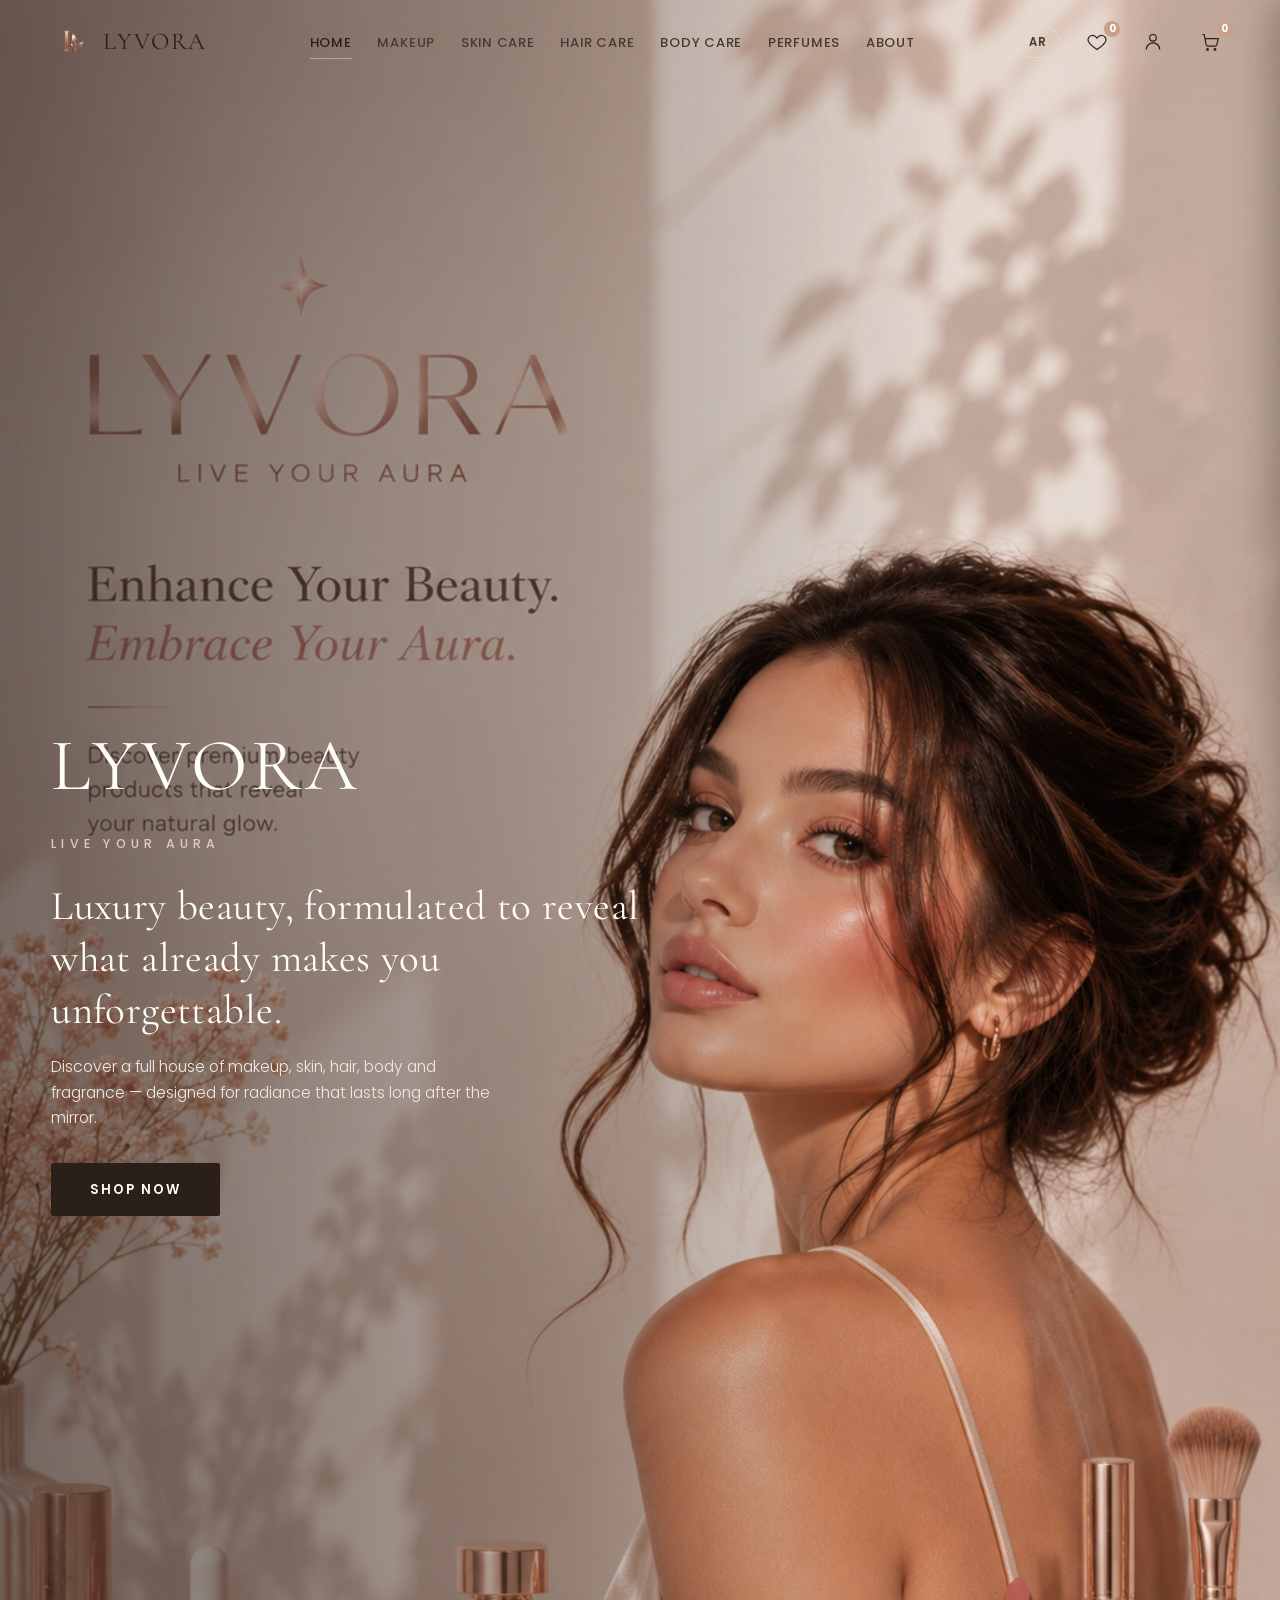
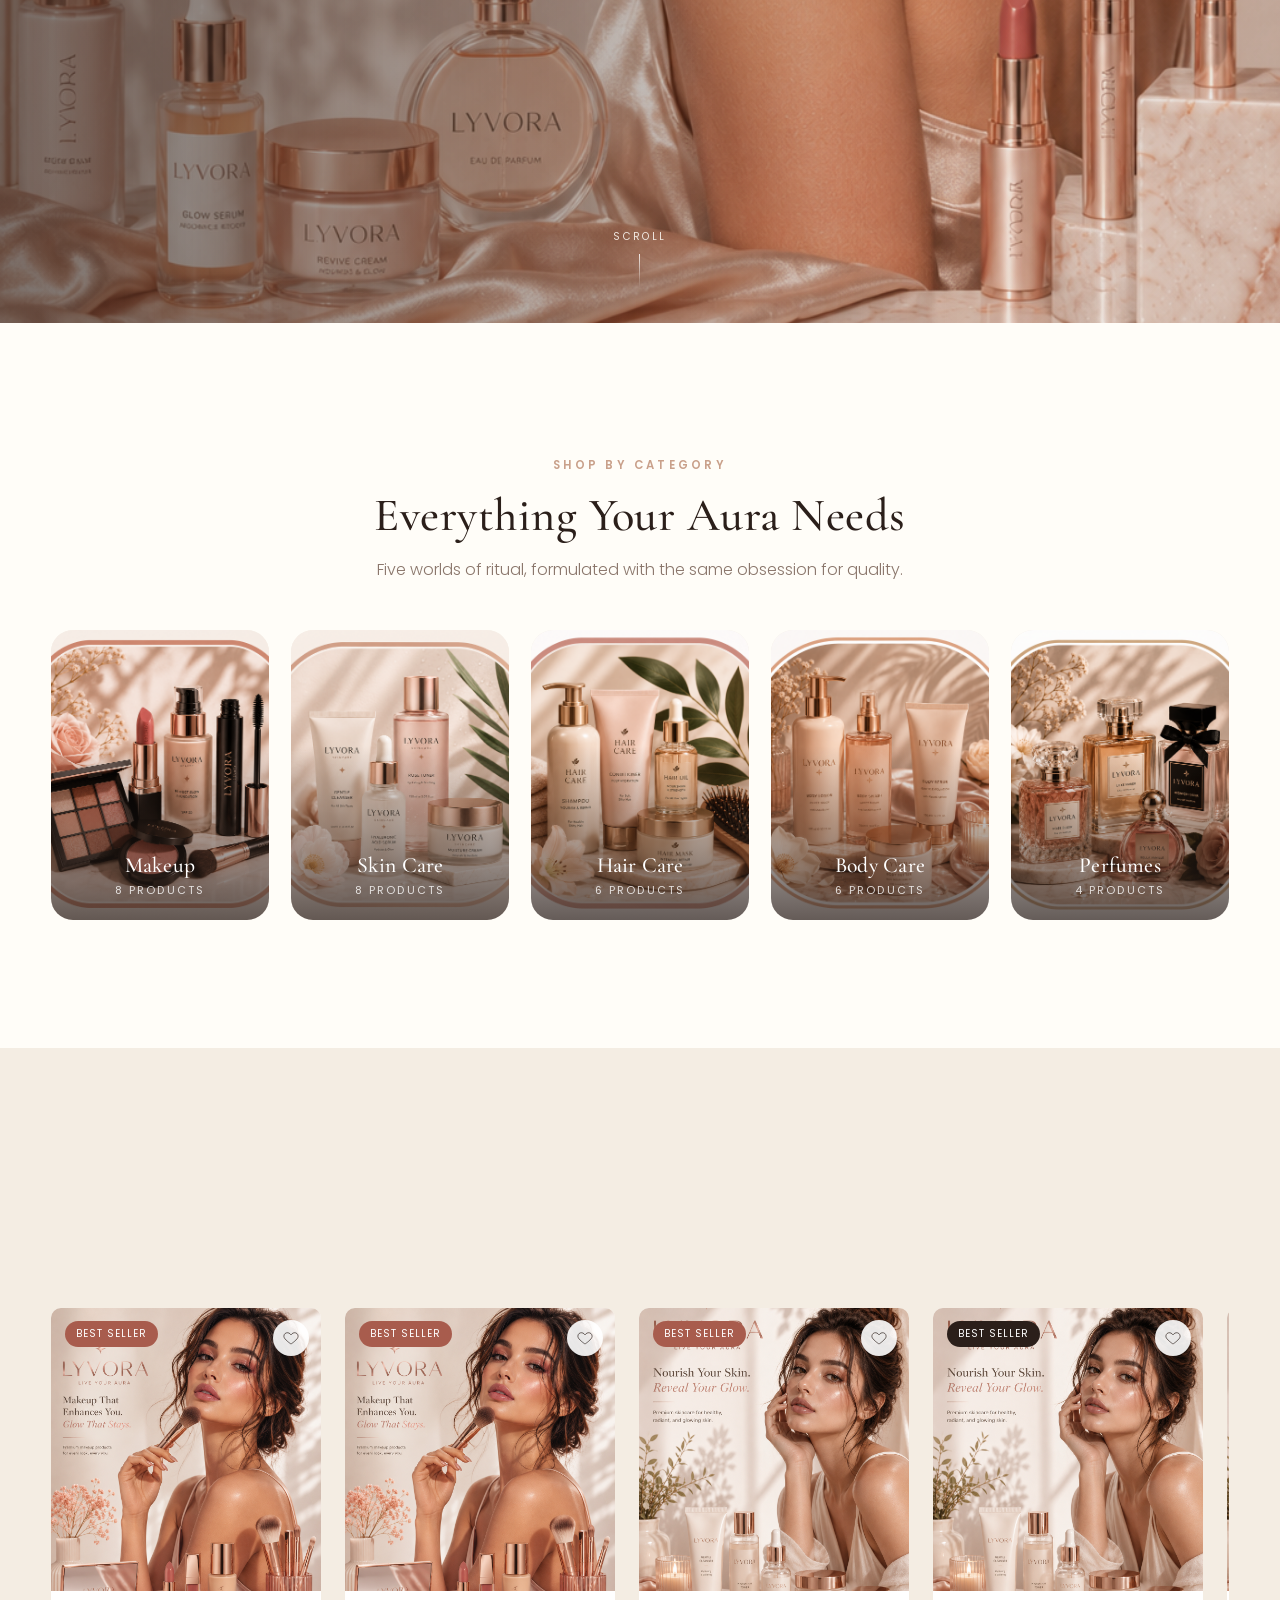
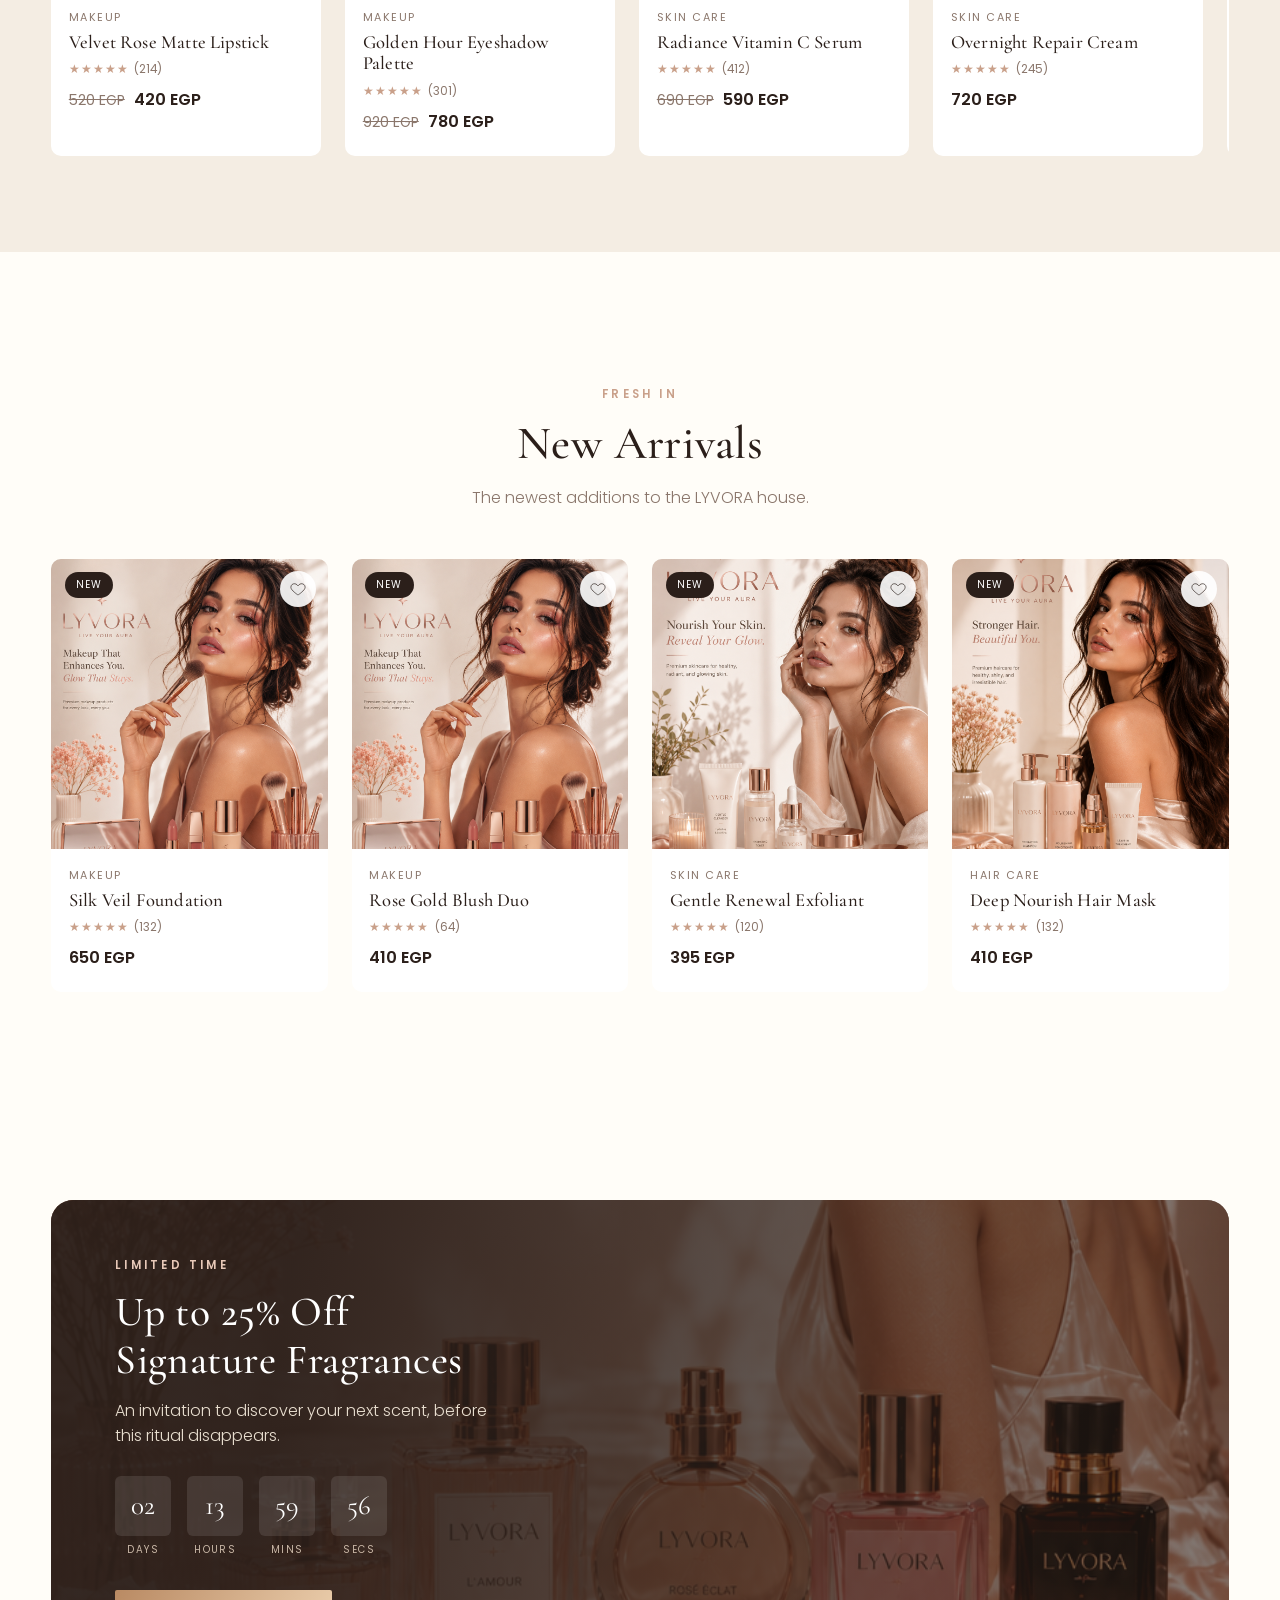
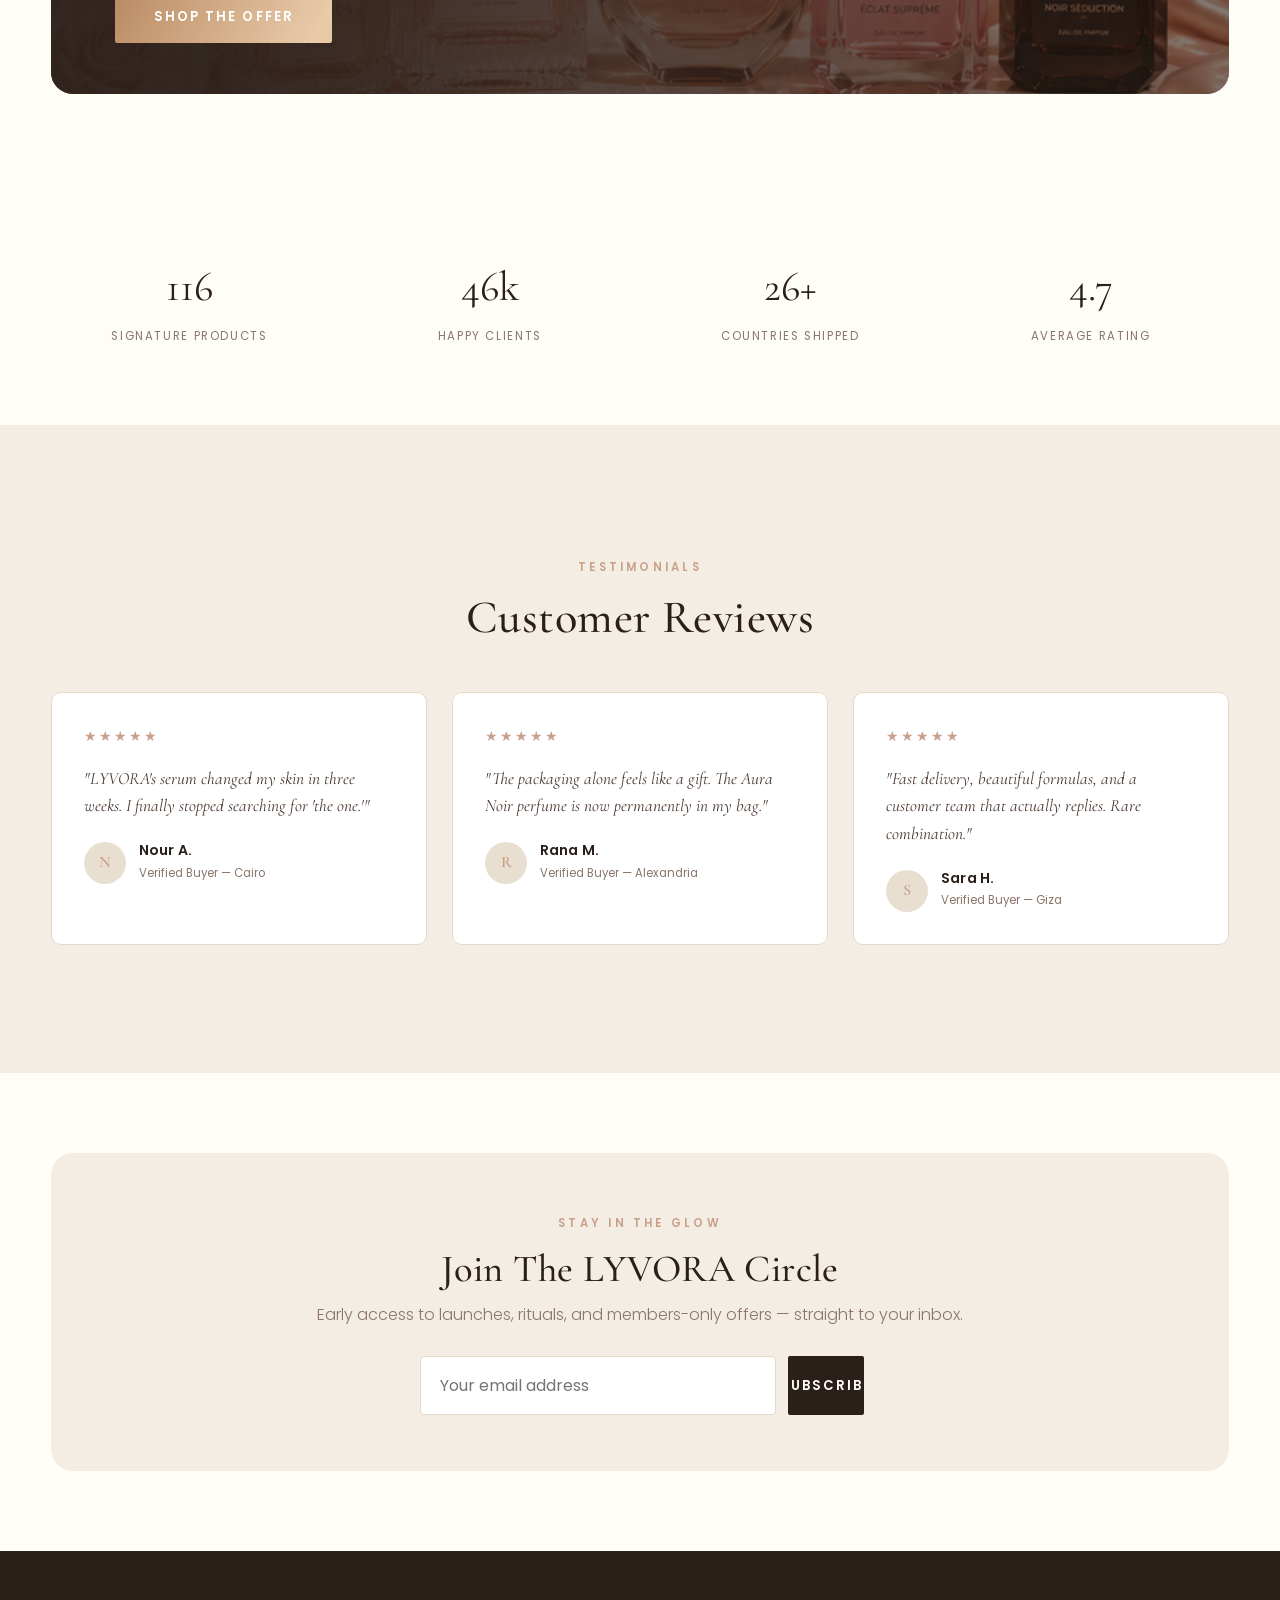
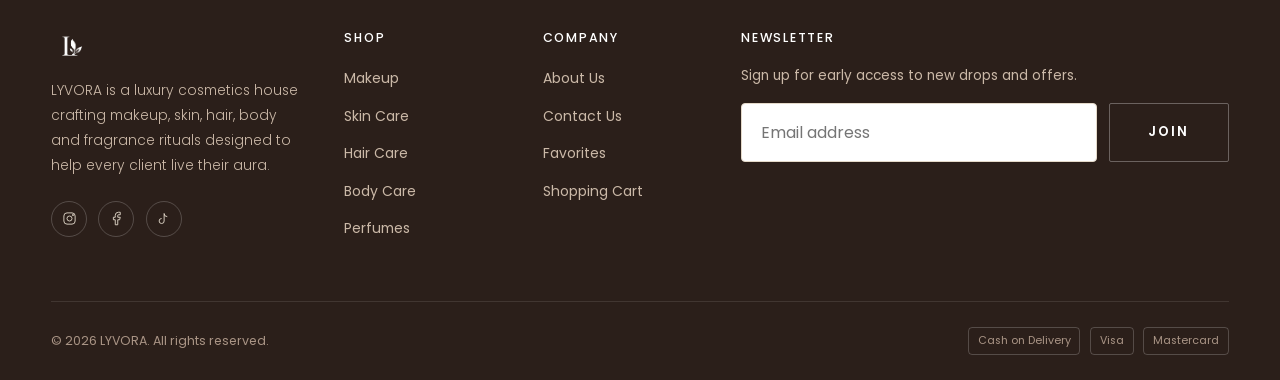
==== commit bb2a369c: "Add shopping cart and animations" ====
--- a/index.html
+++ b/index.html
@@ -7,6 +7,7 @@
 <meta name="description" content="LYVORA is a luxury cosmetics house — makeup, skin care, hair care, body care and perfumes crafted to help you live your aura.">
 <link rel="icon" href="assets/images/logo.png">
 <link rel="preconnect" href="https://fonts.googleapis.com">
+<style>.mobile-nav{position:fixed;top:0;right:0;transform:translateX(100%);}</style>
 <link rel="stylesheet" href="css/style.css">
 <link rel="stylesheet" href="css/responsive.css">
 </head>
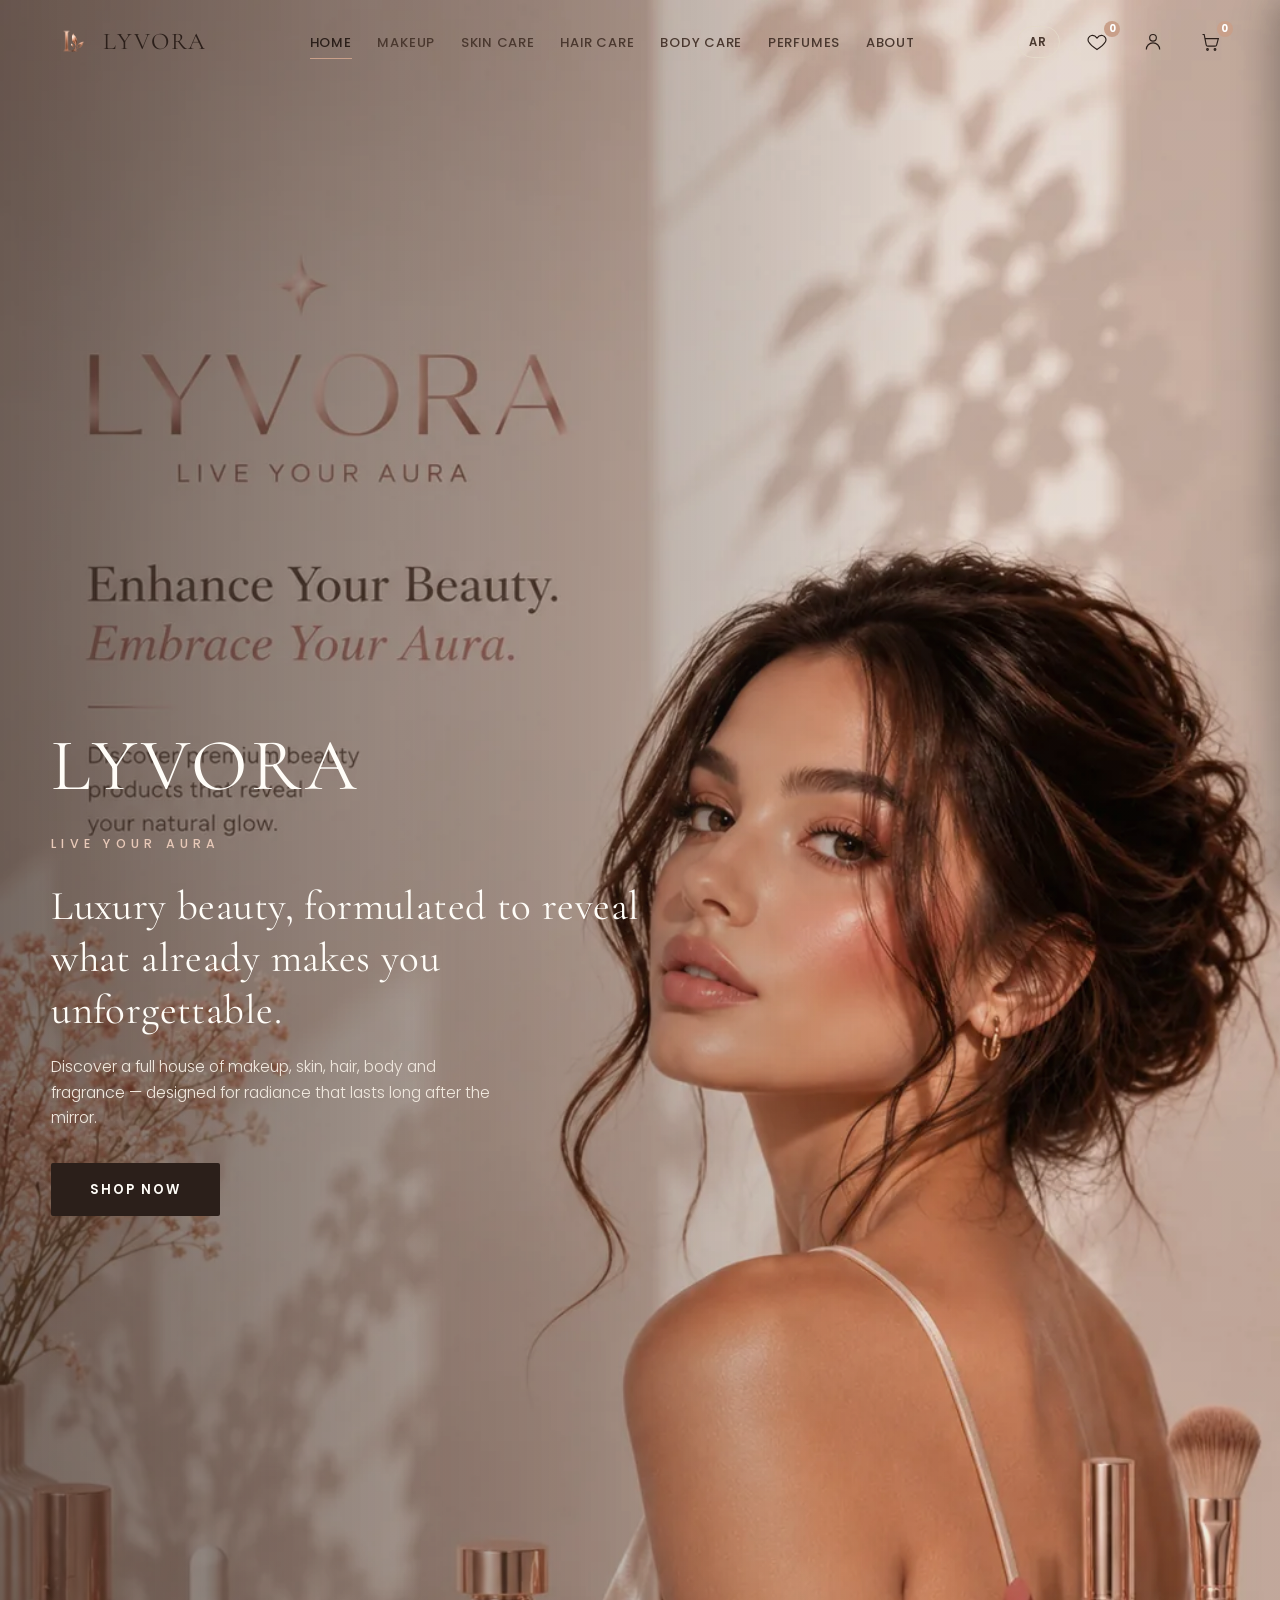
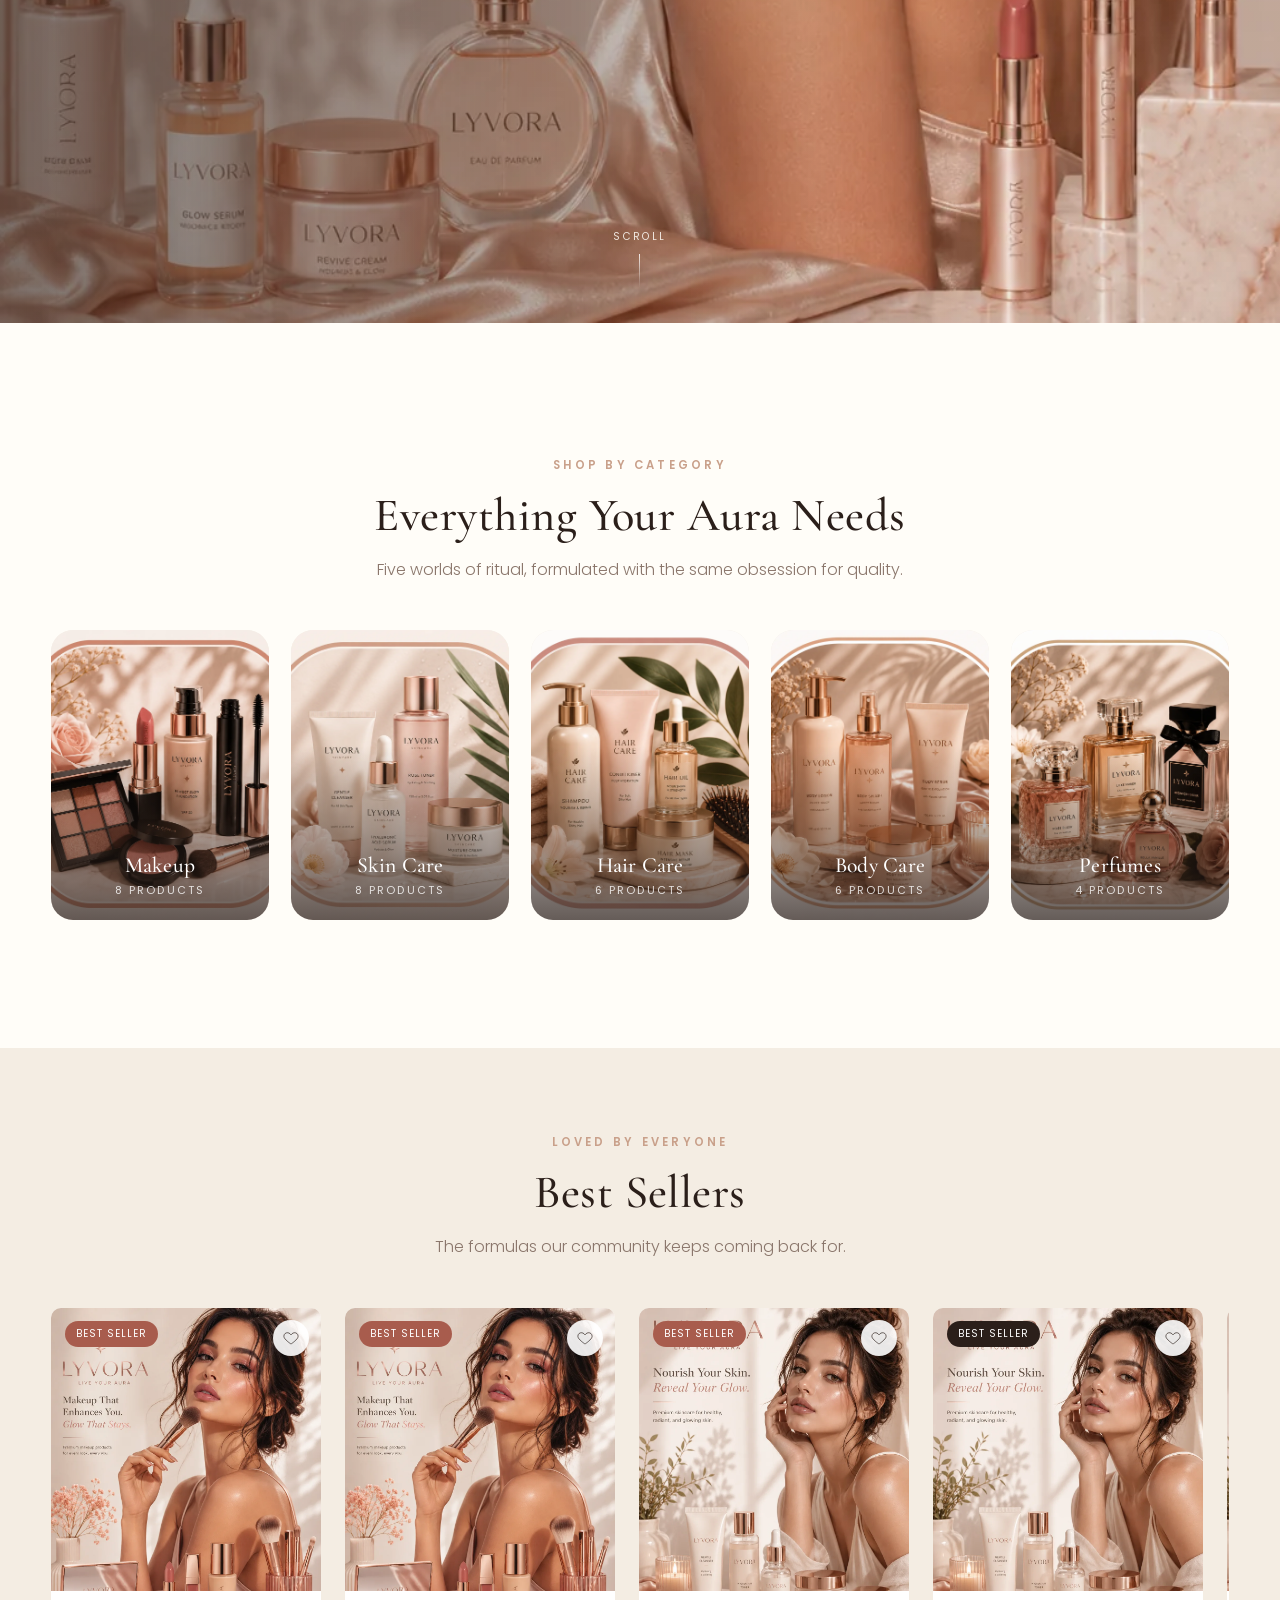
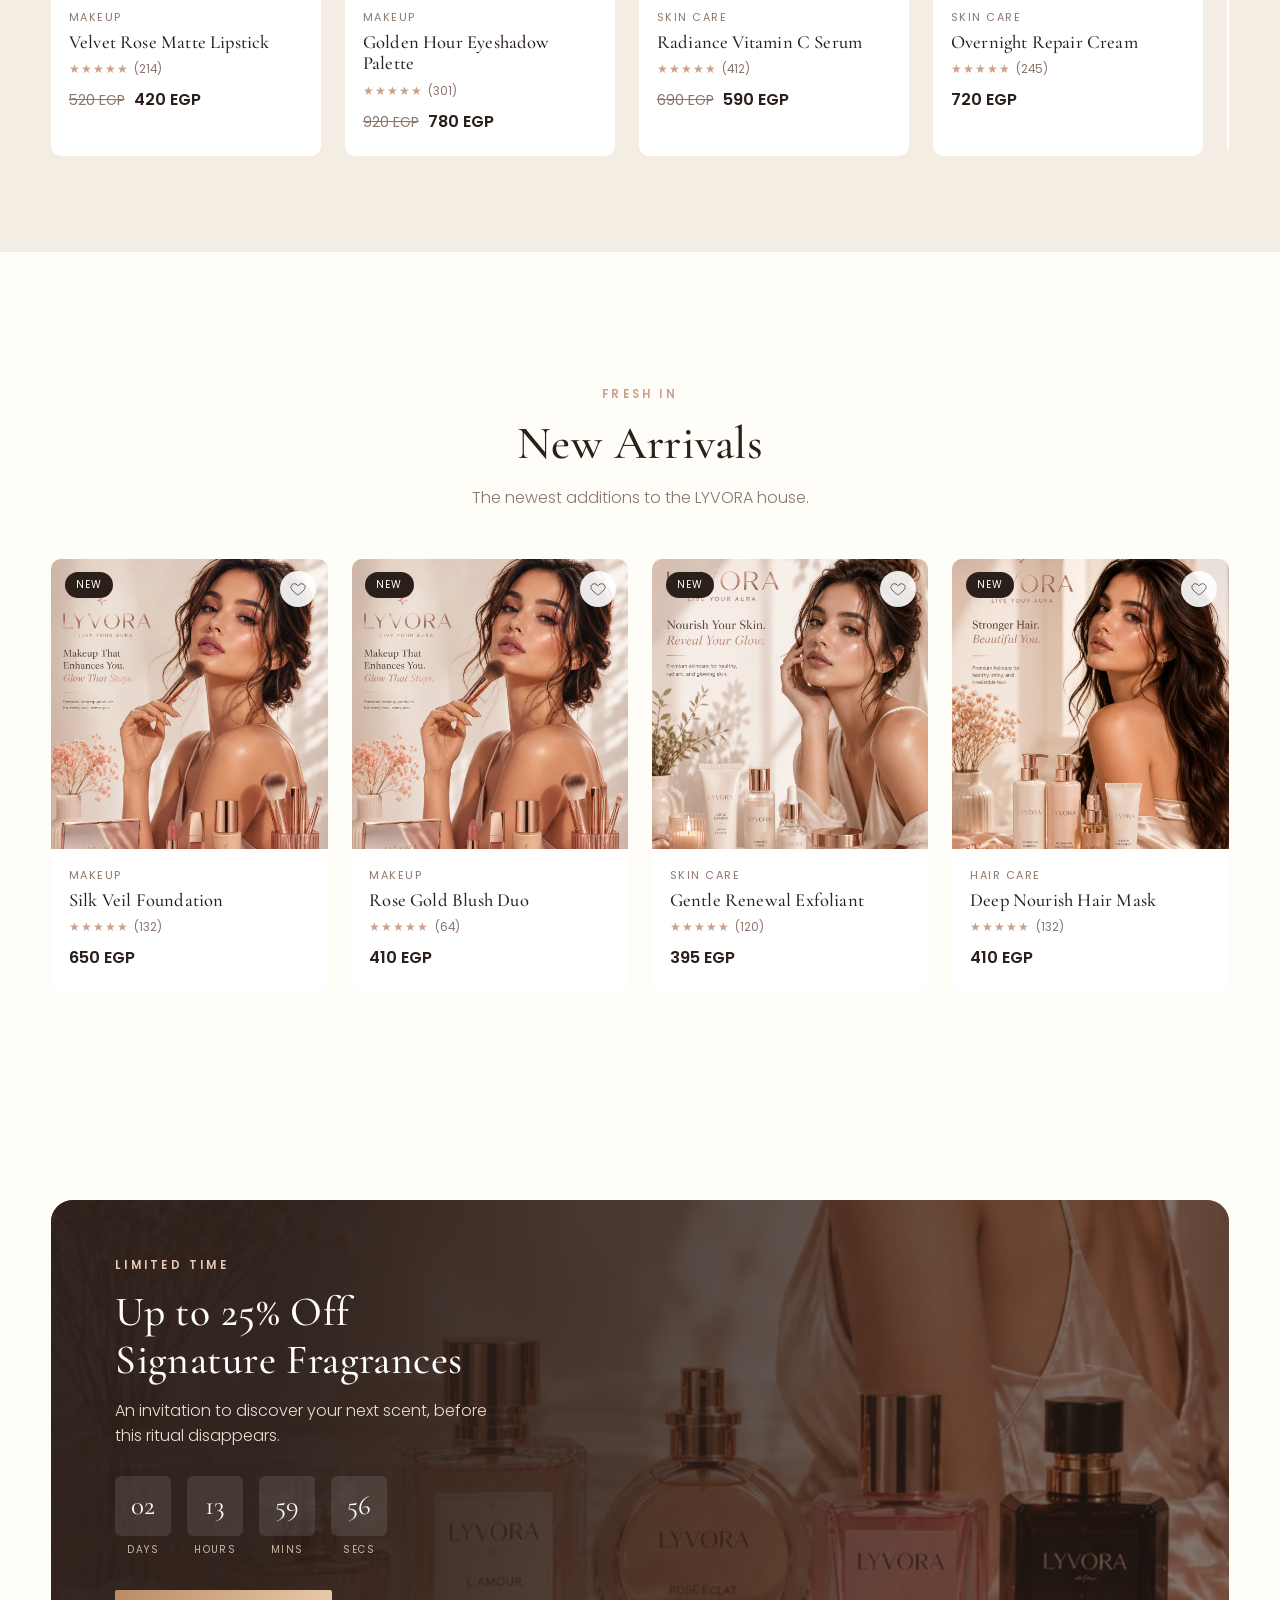
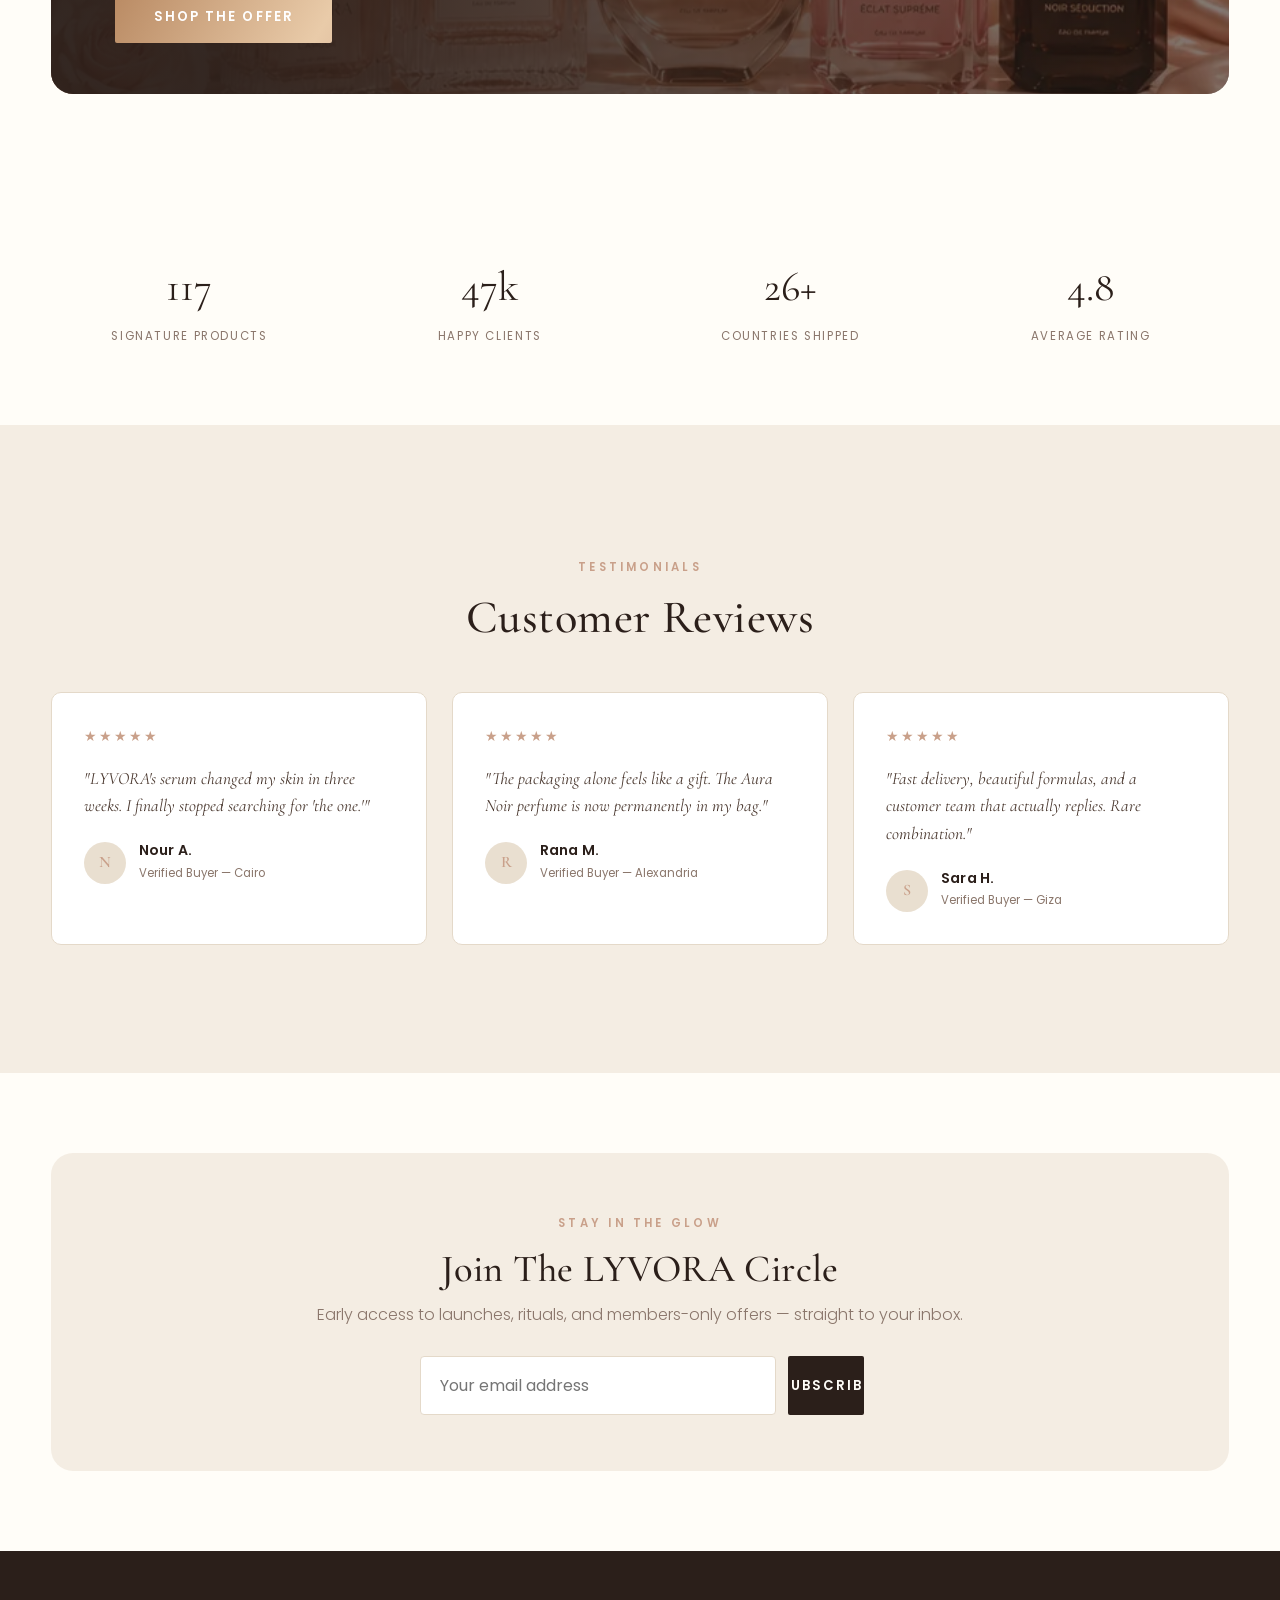
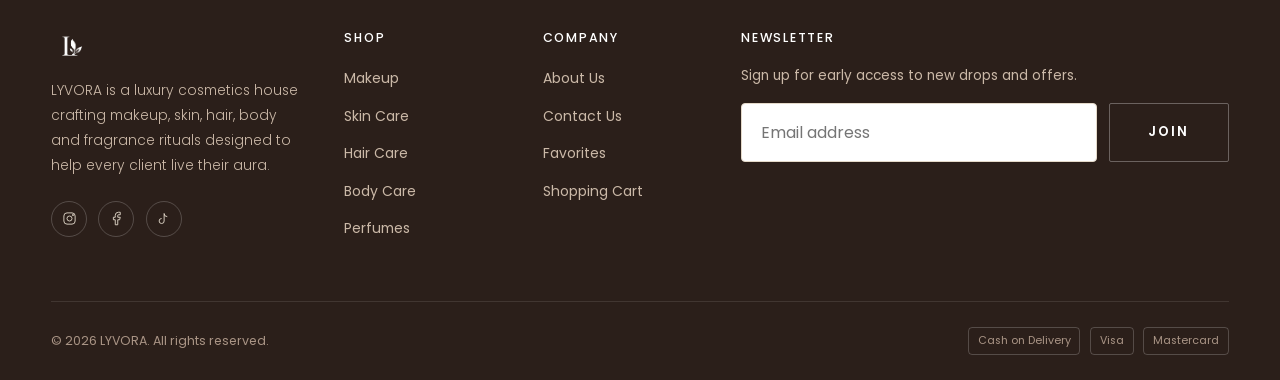
==== commit f52d166c: "Update homepage design" ====
--- a/index.html
+++ b/index.html
@@ -5,7 +5,7 @@
 <meta name="viewport" content="width=device-width, initial-scale=1.0, viewport-fit=cover">
 <title>LYVORA — Live Your Aura | Luxury Cosmetics</title>
 <meta name="description" content="LYVORA is a luxury cosmetics house — makeup, skin care, hair care, body care and perfumes crafted to help you live your aura.">
-<link rel="icon" href="assets/images/logo.png">
+<link rel="icon" href="assets/images/logo.webp">
 <link rel="preconnect" href="https://fonts.googleapis.com">
 <style>.mobile-nav{position:fixed;top:0;right:0;transform:translateX(100%);}</style>
 <link rel="stylesheet" href="css/style.css">
@@ -22,7 +22,7 @@
   <div class="splash-glow"></div>
   <div class="splash-inner">
     <div class="splash-logo-wrap">
-      <img src="assets/images/logo.png" alt="LYVORA">
+      <img src="assets/images/logo.webp" alt="LYVORA">
       <div class="splash-shine"></div>
     </div>
     <p class="splash-tagline">Live Your Aura</p>
@@ -33,7 +33,7 @@
 <header class="navbar">
   <div class="container">
     <a href="index.html" class="nav-logo">
-      <img src="assets/images/logo.png" alt="LYVORA logo">
+      <img src="assets/images/logo.webp" alt="LYVORA logo">
       <span>LYVORA</span>
     </a>
     <nav class="nav-links">
@@ -77,7 +77,7 @@
 <main id="main">
   <!-- Hero -->
   <section class="hero">
-    <img class="hero-bg" src="assets/images/background_home.png" alt="LYVORA">
+    <img class="hero-bg" src="assets/images/background_home.webp" alt="LYVORA" fetchpriority="high">
     <div class="hero-overlay"></div>
     <div class="container">
       <div class="hero-content">
@@ -131,7 +131,7 @@
   <section class="section section--tight">
     <div class="container">
       <div class="offer-banner reveal-up">
-        <div class="offer-banner-bg" style="background-image:url('assets/images/background_perfume.png')"></div>
+        <div class="offer-banner-bg" style="background-image:url('assets/images/background_perfume.webp')"></div>
         <div class="offer-content">
           <span class="eyebrow">Limited Time</span>
           <h3>Up to 25% Off Signature Fragrances</h3>
@@ -208,7 +208,7 @@
   <div class="container">
     <div class="footer-grid">
       <div class="footer-brand">
-        <img src="assets/images/logo.png" alt="LYVORA">
+        <img src="assets/images/logo.webp" alt="LYVORA">
         <p>LYVORA is a luxury cosmetics house crafting makeup, skin, hair, body and fragrance rituals designed to help every client live their aura.</p>
         <div class="footer-social">
           <a href="#" aria-label="Instagram"><svg viewBox="0 0 24 24" fill="none" stroke="currentColor" stroke-width="1.4"><rect x="3" y="3" width="18" height="18" rx="5"/><circle cx="12" cy="12" r="4"/><circle cx="17.5" cy="6.5" r="1"/></svg></a>
@@ -276,7 +276,7 @@
     const catWrap = document.getElementById('home-categories');
     catWrap.innerHTML = Object.entries(CATEGORY_META).map(([key,c])=>`
       <a class="cat-card" href="pages/${key}.html">
-        <img src="assets/icons/${c.icon}" alt="${c.label}">
+        <img src="assets/icons/${c.icon}" alt="${c.label}" loading="lazy" width="64" height="64">
         <div class="cat-card-label"><h3>${c.label}</h3><span>${lyByCategory(key).length} Products</span></div>
       </a>`).join('');
 
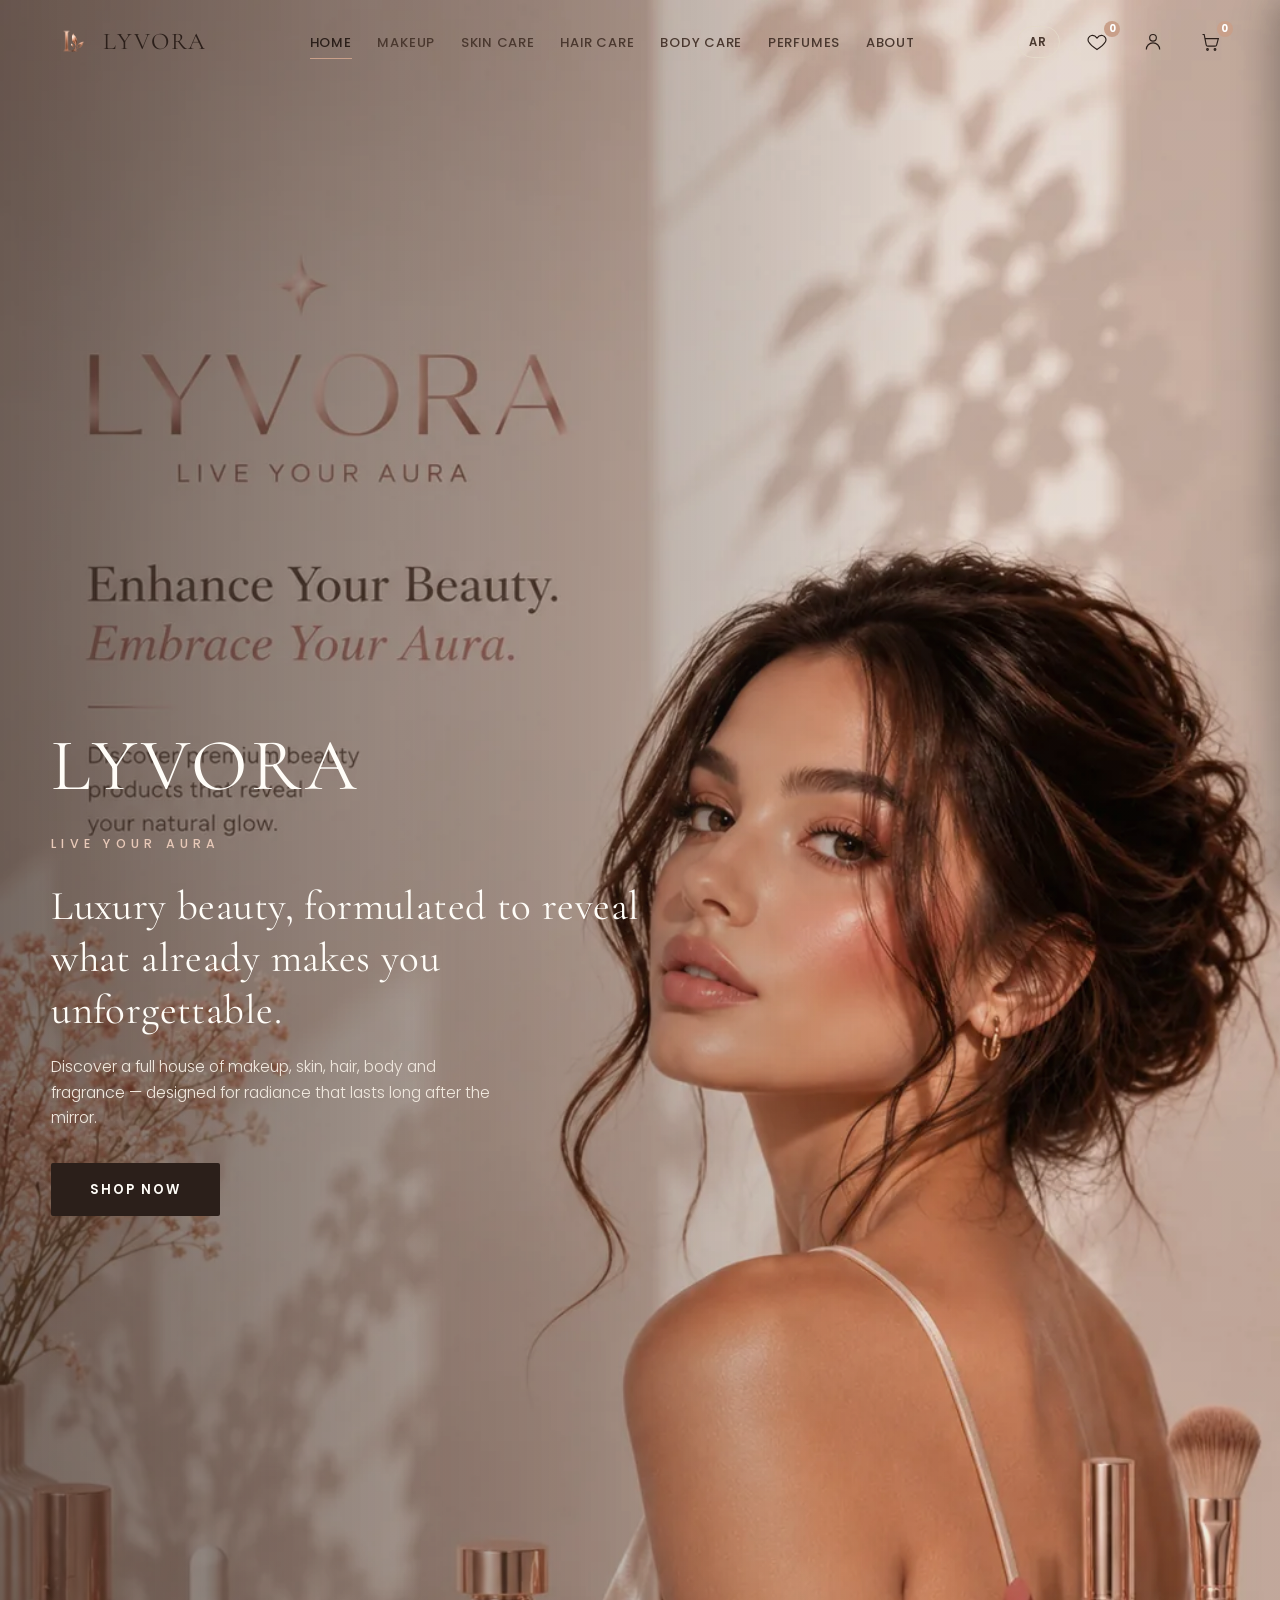
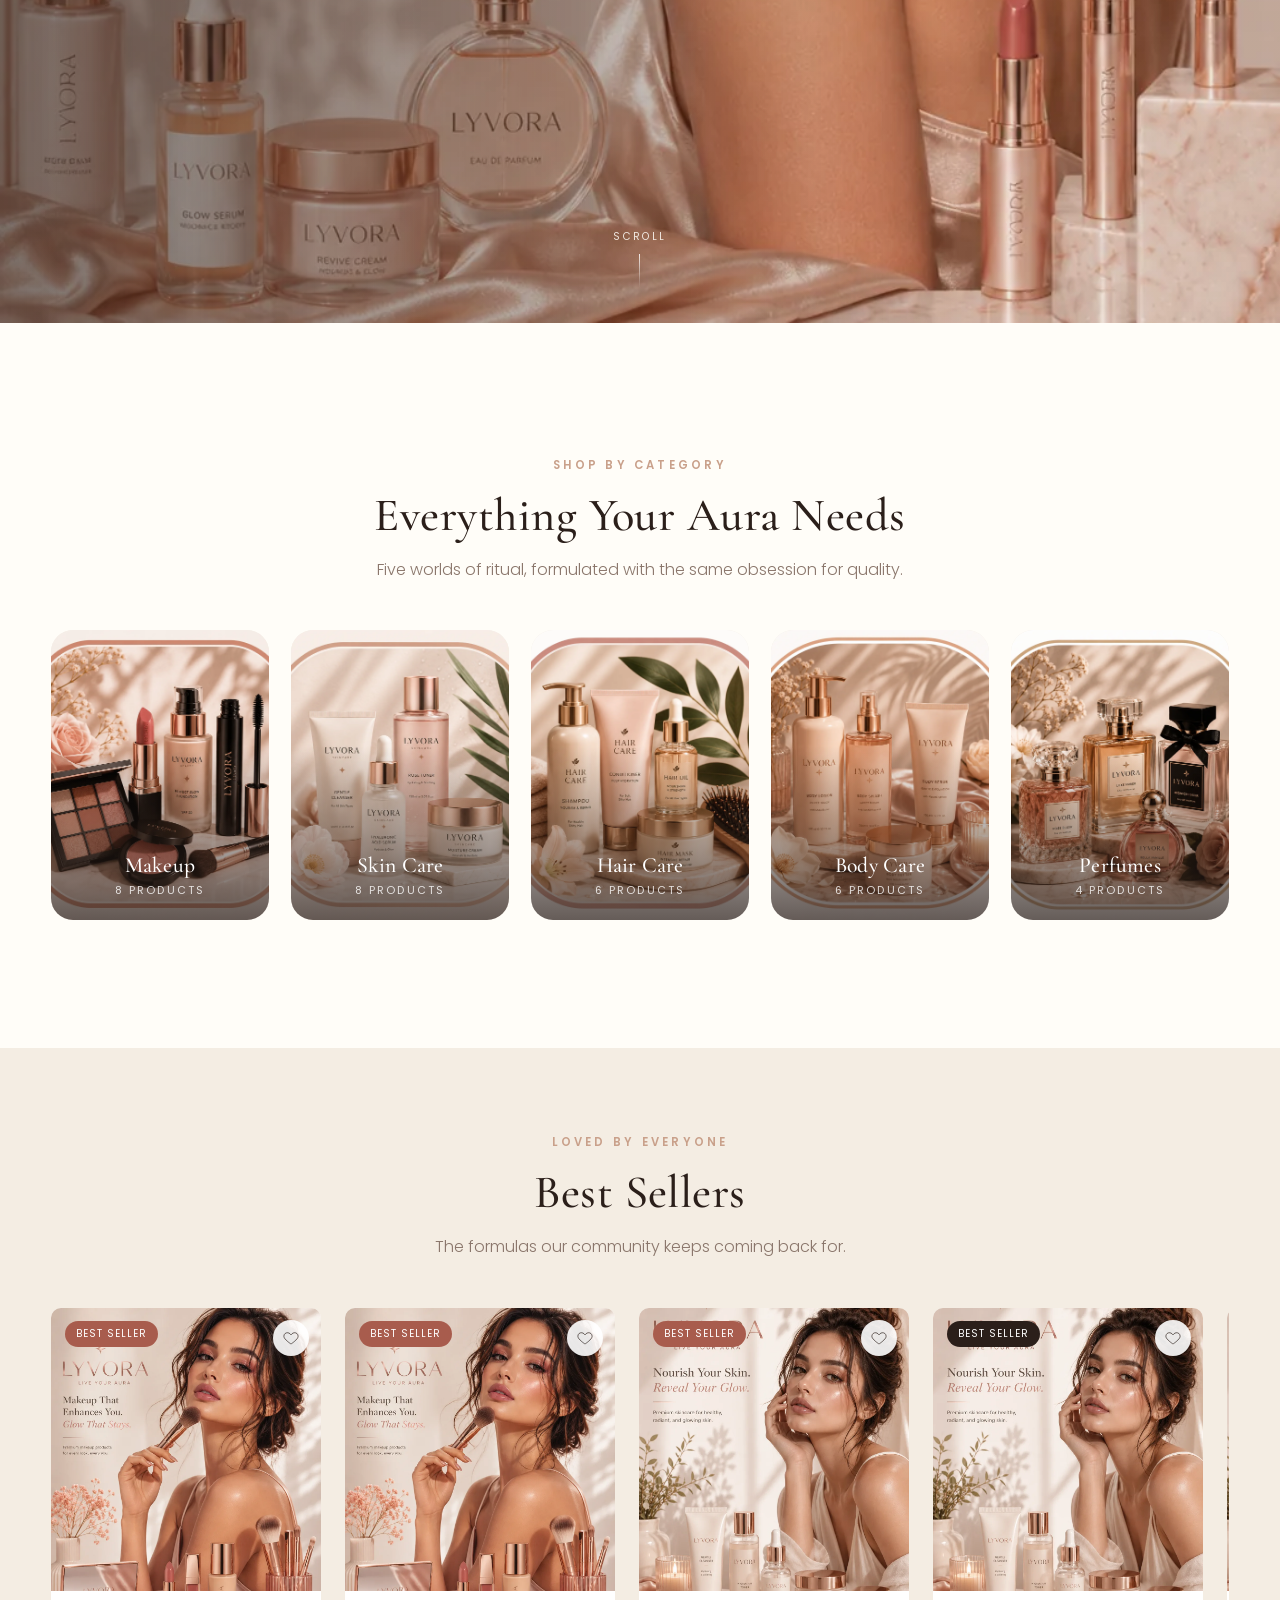
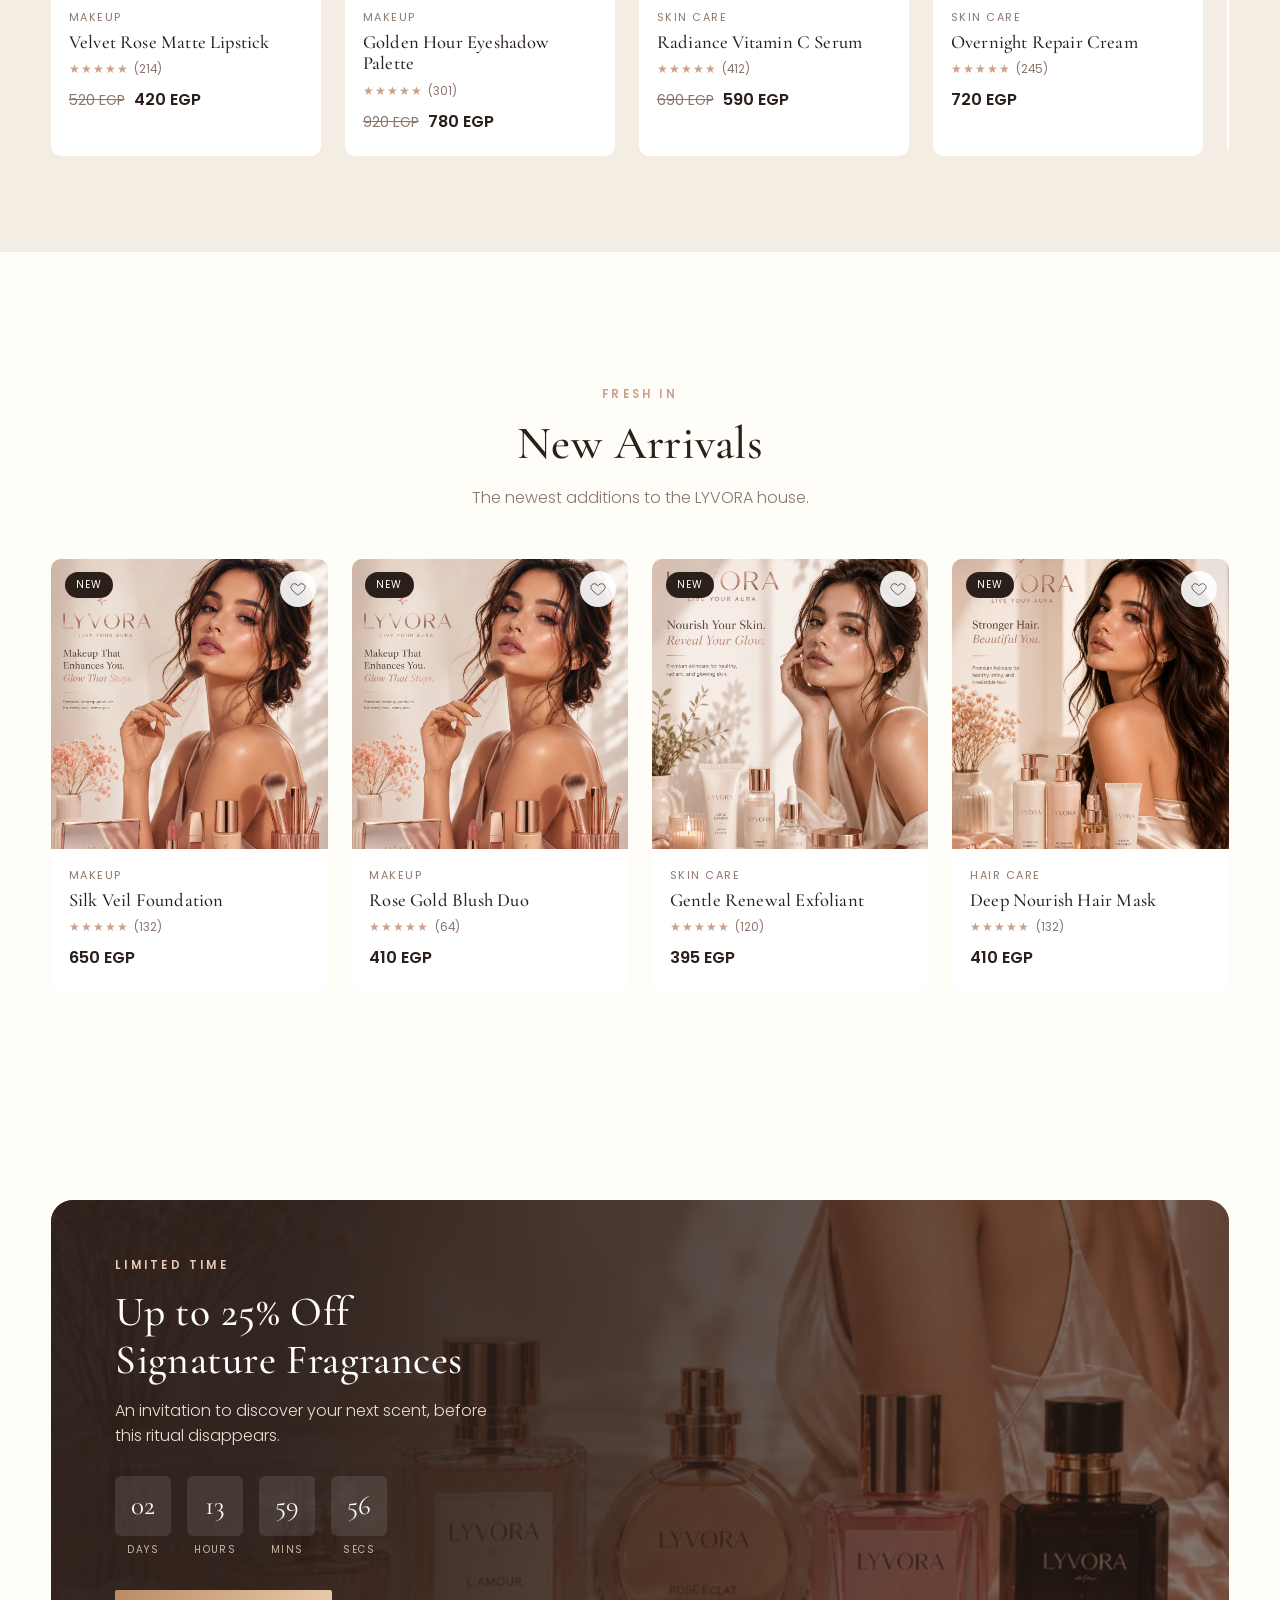
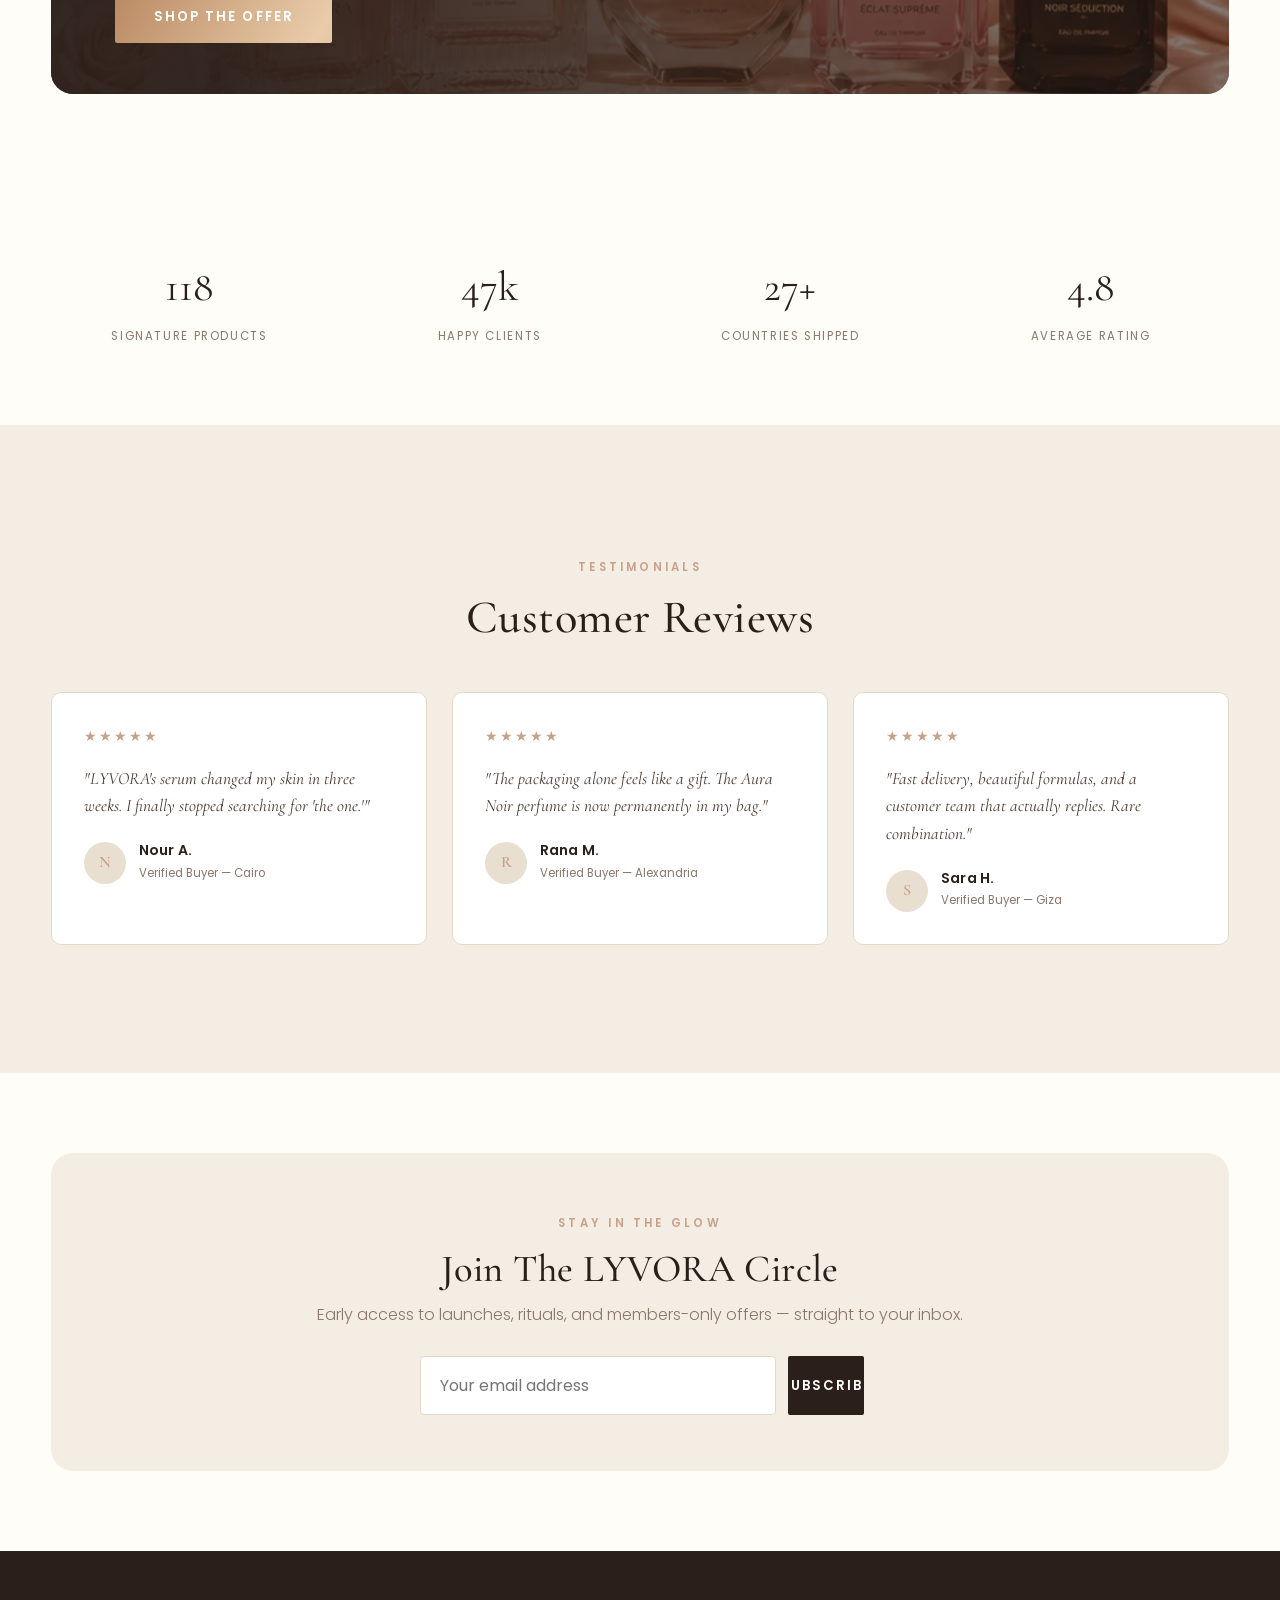
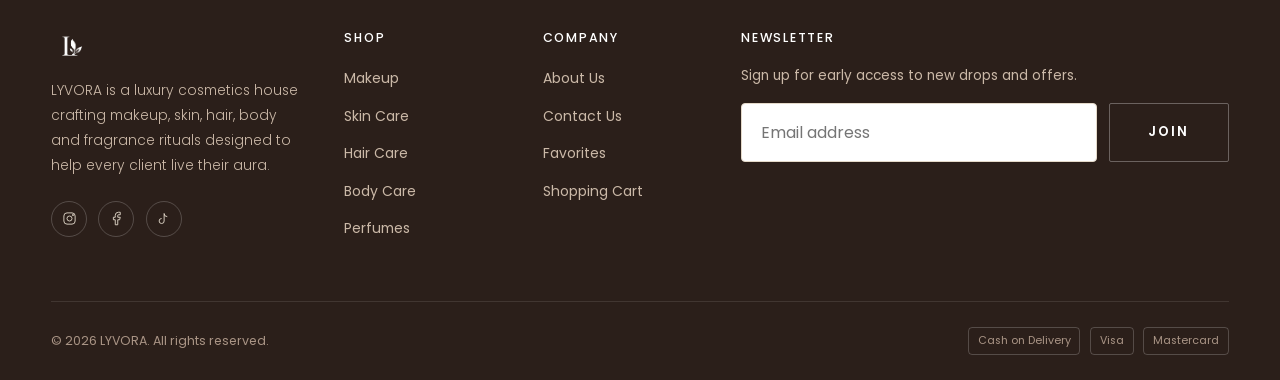
==== commit 7023abe1: "Add shopping cart and animations" ====
--- a/index.html
+++ b/index.html
@@ -7,7 +7,7 @@
 <meta name="description" content="LYVORA is a luxury cosmetics house — makeup, skin care, hair care, body care and perfumes crafted to help you live your aura.">
 <link rel="icon" href="assets/images/logo.webp">
 <link rel="preconnect" href="https://fonts.googleapis.com">
-<style>.mobile-nav{position:fixed;top:0;right:0;transform:translateX(100%);}</style>
+<style>.mobile-nav{position:fixed;top:0;right:0;transform:translateX(100%);}@media(max-width:980px){.nav-links{display:none!important;}.hamburger{display:flex!important;}}</style>
 <link rel="stylesheet" href="css/style.css">
 <link rel="stylesheet" href="css/responsive.css">
 </head>
--- a/css/style.css
+++ b/css/style.css
@@ -501,7 +501,8 @@
 /* ==========================================================================
    CART DRAWER
    ========================================================================== */
-.overlay{position:fixed;inset:0;background:rgba(43,31,26,.5);z-index:1400;opacity:0;visibility:hidden;transition:all var(--dur-med) var(--ease-soft);backdrop-filter:blur(2px);}
+.overlay{position:fixed;inset:0;background:rgba(43,31,26,.5);z-index:1050;opacity:0;visibility:hidden;transition:all var(--dur-med) var(--ease-soft);backdrop-filter:blur(2px);}
+#drawer-overlay{z-index:1450;}
 .mobile-nav{
   position:fixed;top:0;right:0;height:100%;width:min(320px,80vw);background:var(--c-cream);z-index:1100;
   transform:translateX(100%);transition:transform .5s var(--ease-soft);
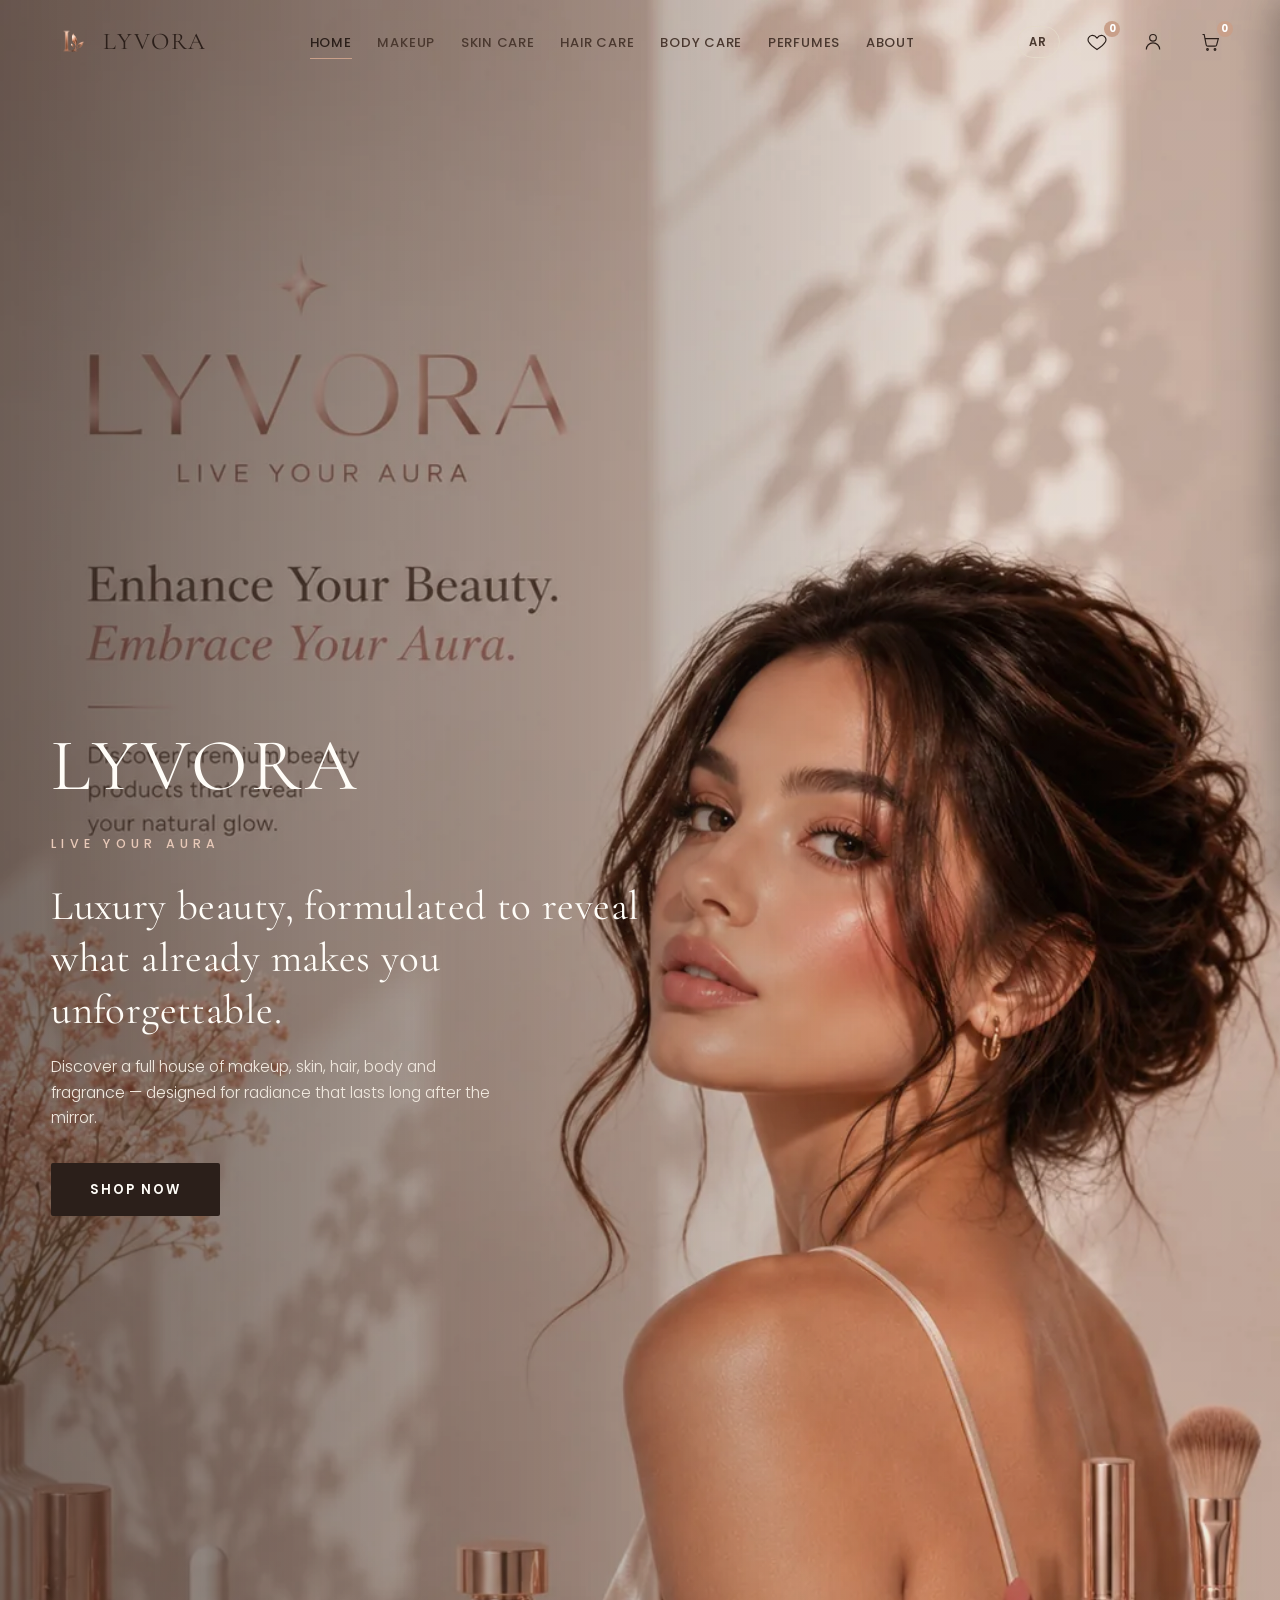
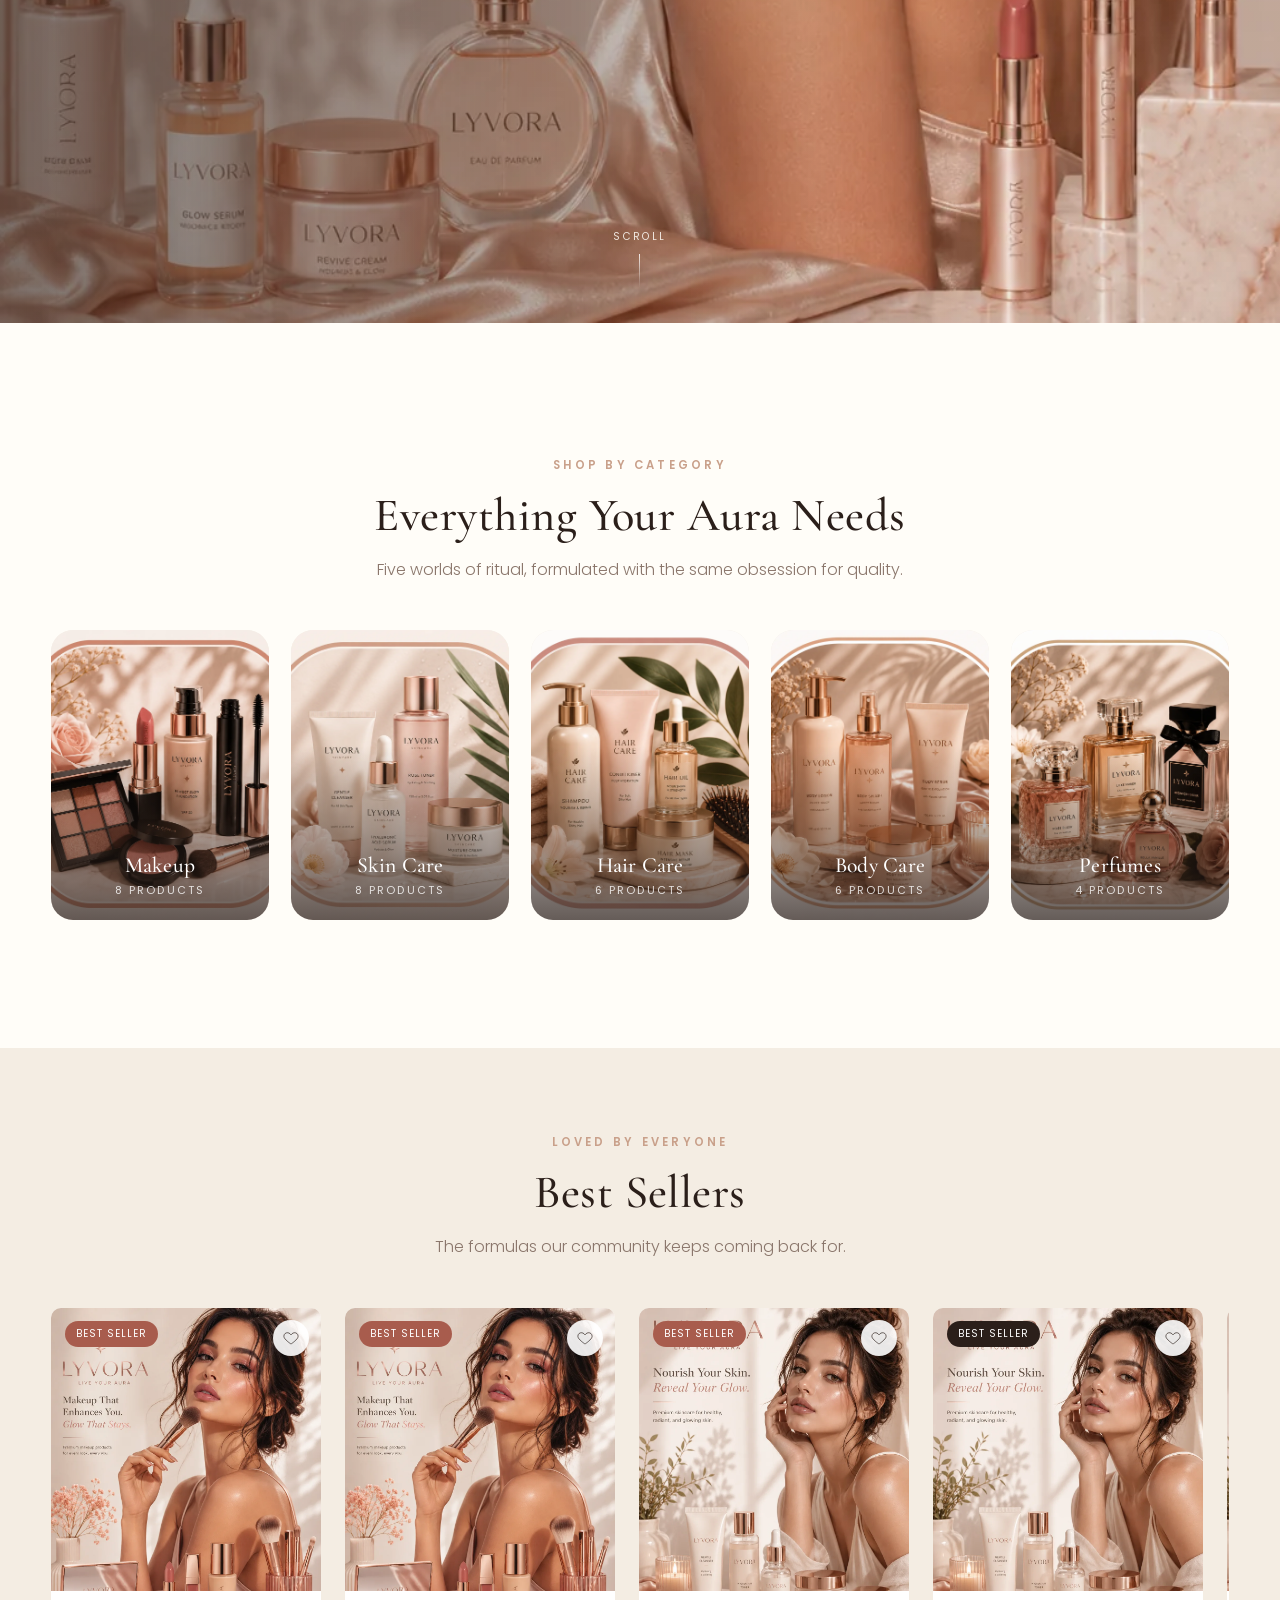
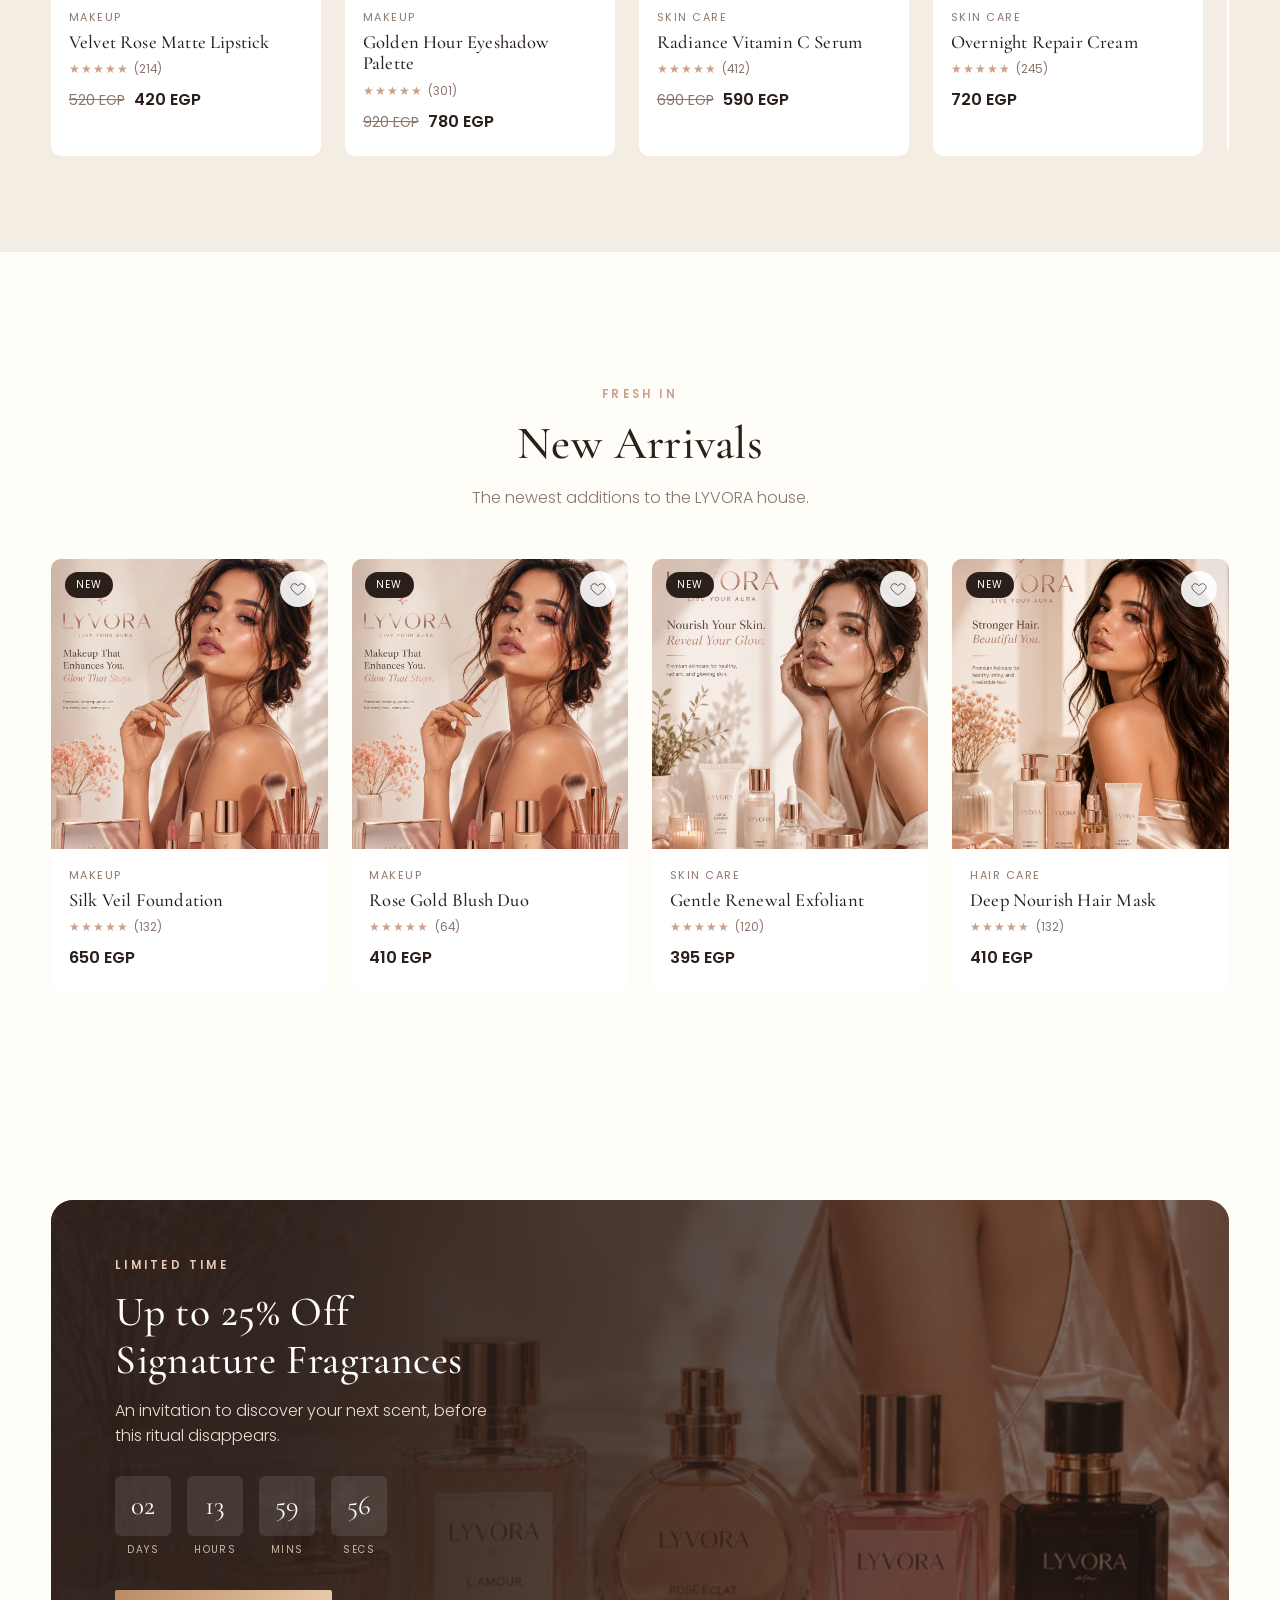
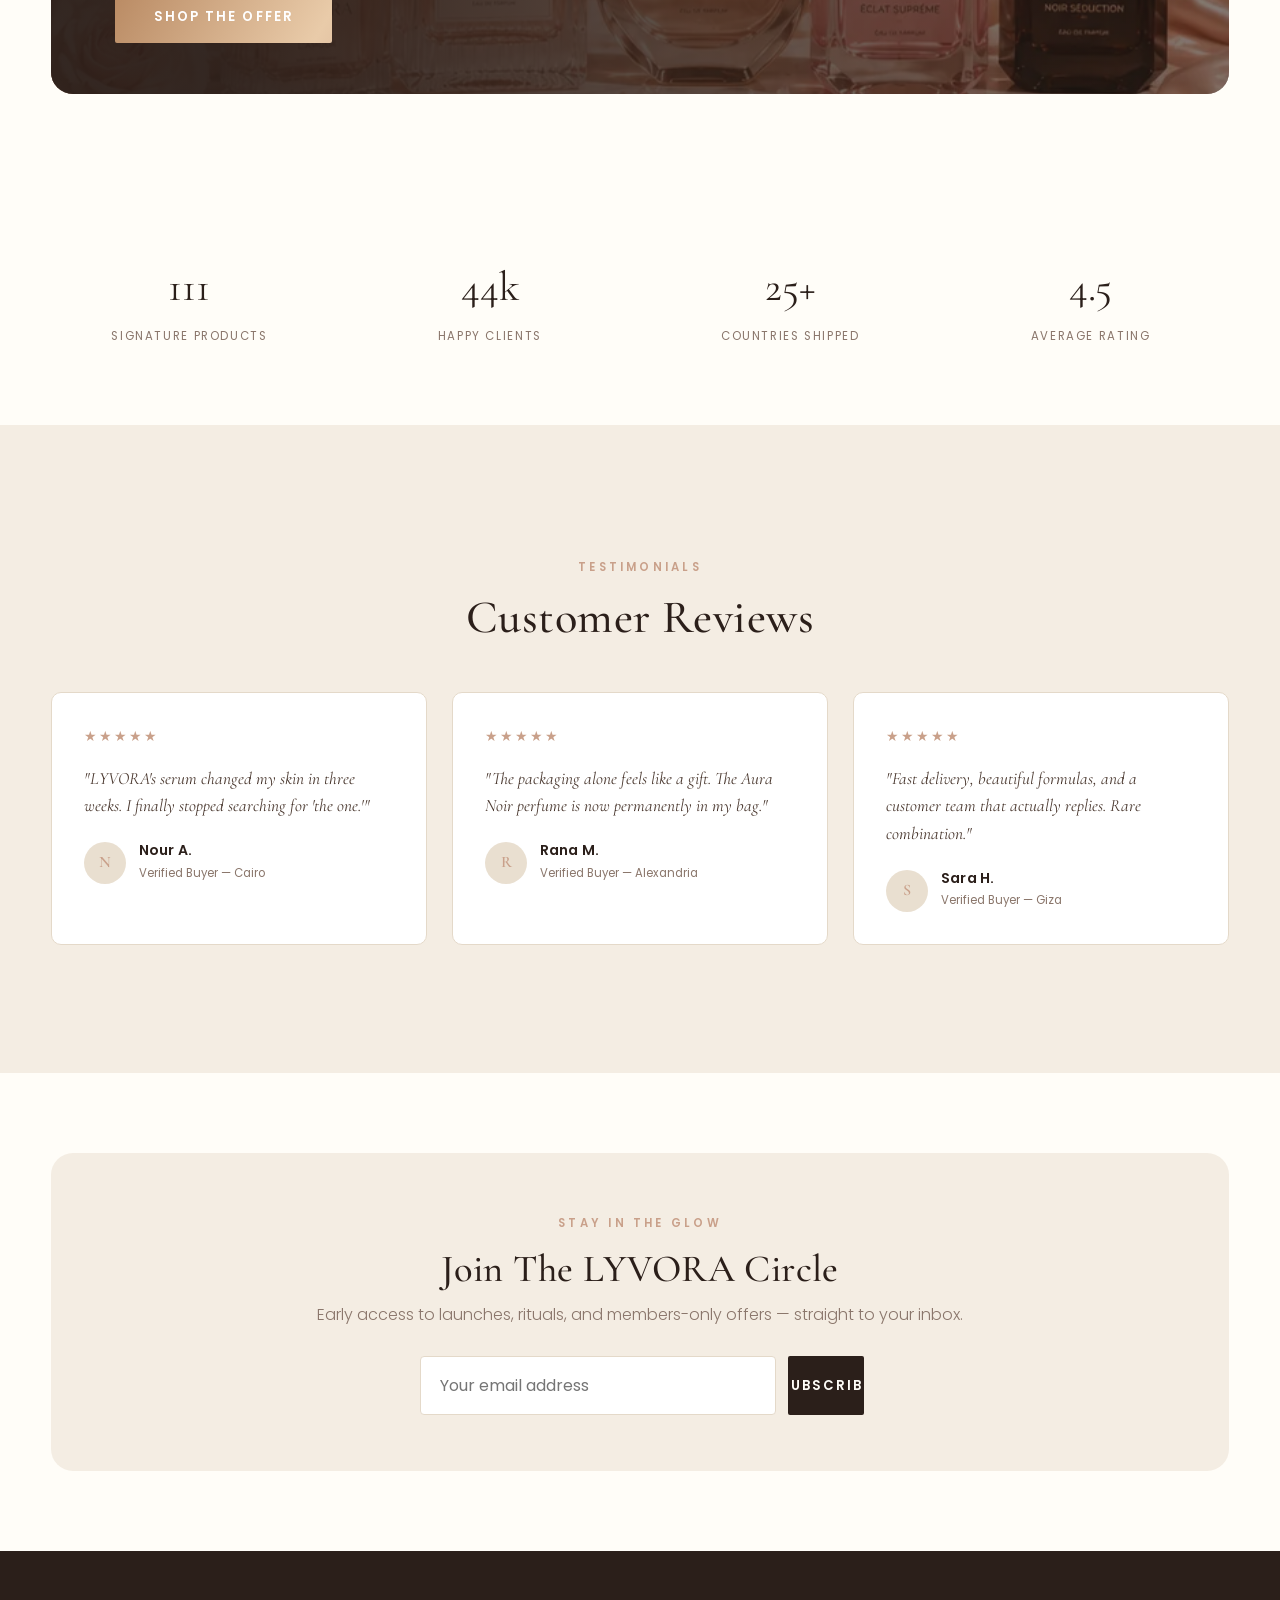
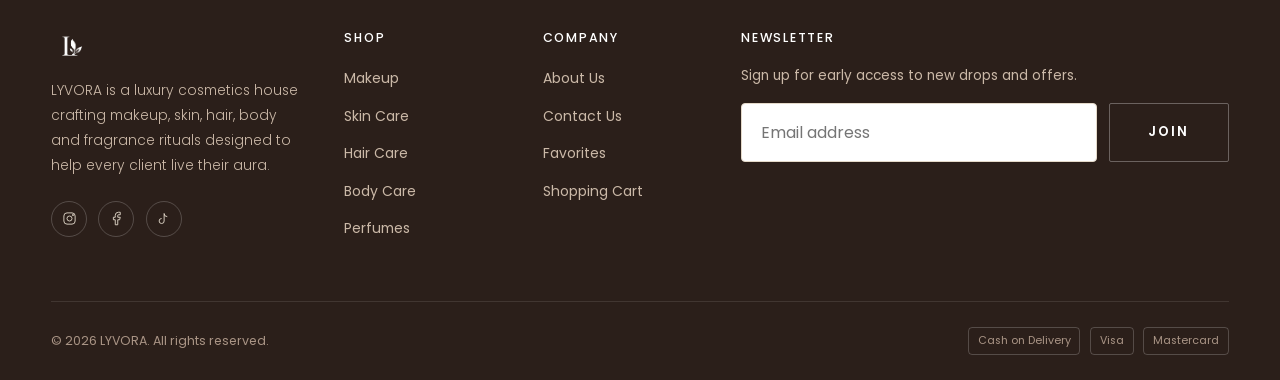
==== commit 61301578: "Add shopping cart and animations" ====
--- a/index.html
+++ b/index.html
@@ -9,7 +9,6 @@
 <link rel="preconnect" href="https://fonts.googleapis.com">
 <style>.mobile-nav{position:fixed;top:0;right:0;transform:translateX(100%);}@media(max-width:980px){.nav-links{display:none!important;}.hamburger{display:flex!important;}}</style>
 <link rel="stylesheet" href="css/style.css">
-<link rel="stylesheet" href="css/responsive.css">
 </head>
 <body data-page="home">
 <a href="#main" class="skip-link">Skip to content</a>
--- a/css/style.css
+++ b/css/style.css
@@ -664,3 +664,139 @@
 .skip-link{position:absolute;left:-999px;top:0;background:var(--c-dark-brown);color:#fff;padding:.8rem 1.2rem;z-index:99999;}
 .skip-link:focus{left:1rem;top:1rem;}
 :focus-visible{outline:2px solid var(--c-rose-gold);outline-offset:2px;}
+
+/* ========================================================================
+   MERGED FROM responsive.css — single stylesheet request, no load-order
+   race between base styles and mobile breakpoints
+   ======================================================================== */
+
+/* ==========================================================================
+   LYVORA — Responsive Rules
+   Desktop (default) → Laptop 1200 → Tablet 900 → Mobile 600 → Small 380
+   ========================================================================== */
+
+/* ---- Laptop ---- */
+@media (max-width:1200px){
+  .cat-grid{grid-template-columns:repeat(3,1fr);}
+  .product-grid{grid-template-columns:repeat(3,1fr);}
+  .footer-grid{grid-template-columns:1.4fr 1fr 1fr;}
+  .footer-grid .footer-col:last-child{grid-column:1/-1;}
+  .pd-grid{gap:2.4rem;}
+}
+
+/* ---- Tablet ---- */
+@media (max-width:980px){
+  :root{--nav-h:70px;}
+  .nav-links{display:none;}
+  .hamburger{display:flex;}
+  .lang-switch span.lang-text{display:none;}
+
+  .mobile-nav.show a{animation:mnavIn .5s var(--ease-soft) forwards;}
+  .mobile-nav.show a:nth-child(1){animation-delay:.08s;}
+  .mobile-nav.show a:nth-child(2){animation-delay:.14s;}
+  .mobile-nav.show a:nth-child(3){animation-delay:.2s;}
+  .mobile-nav.show a:nth-child(4){animation-delay:.26s;}
+  .mobile-nav.show a:nth-child(5){animation-delay:.32s;}
+  .mobile-nav.show a:nth-child(6){animation-delay:.38s;}
+  .mobile-nav.show a:nth-child(7){animation-delay:.44s;}
+  .mobile-nav-lang{margin-top:auto;display:flex;gap:.6rem;}
+
+  .cat-grid{grid-template-columns:repeat(2,1fr);}
+  .product-grid{grid-template-columns:repeat(2,1fr);}
+  .reviews-grid{grid-template-columns:1fr;}
+  .counters{grid-template-columns:repeat(2,1fr);row-gap:2rem;}
+  .footer-grid{grid-template-columns:1fr 1fr;gap:2rem;}
+  .footer-grid .footer-brand{grid-column:1/-1;}
+
+  .checkout-grid{grid-template-columns:1fr;}
+  .checkout-summary{position:static;}
+  .pd-grid{grid-template-columns:1fr;}
+  .profile-layout{grid-template-columns:1fr;}
+  .contact-grid{grid-template-columns:1fr;}
+  .quick-view-modal{grid-template-columns:1fr;}
+  .qv-media{min-height:240px;}
+  .values-grid{grid-template-columns:1fr 1fr;}
+}
+
+/* ---- Mobile ---- */
+@media (max-width:640px){
+  :root{--space-2xl:4.5rem;--space-xl:3rem;--space-lg:2.2rem;}
+  .section{padding:var(--space-xl) 0;}
+
+  .hero-content{max-width:100%;}
+  .hero-overlay{background:linear-gradient(180deg, rgba(43,31,26,.35) 0%, rgba(43,31,26,.78) 100%);}
+  .hero-content p{max-width:100%;}
+  .btn{padding:.95rem 1.8rem;font-size:.76rem;width:100%;}
+  .hero-content .btn{width:auto;}
+
+
+  .cat-grid{grid-template-columns:repeat(2,1fr);gap:.8rem;}
+  .product-grid{grid-template-columns:repeat(2,1fr);gap:1rem .8rem;}
+  .product-name{font-size:1rem;}
+  .product-info{padding:.85rem;}
+  .qa-btn span{display:none;}
+  .product-quick-actions{bottom:.6rem;}
+  .product-card .product-quick-actions{bottom:-52px;}
+  .product-card:active .product-quick-actions,
+  .product-card:hover .product-quick-actions{bottom:.6rem;}
+
+  .product-toolbar{flex-direction:column;align-items:stretch;}
+  .toolbar-controls{justify-content:space-between;}
+  .select-field{flex:1;}
+
+  .offer-content{padding:2.2rem 1.4rem;}
+  .countdown{gap:.6rem;}
+  .countdown .num{min-width:44px;font-size:1.3rem;padding:.4rem .5rem;}
+
+  .reviews-grid{grid-template-columns:1fr;}
+  .counters{grid-template-columns:1fr 1fr;}
+  .counter-item .num{font-size:2rem;}
+
+  .newsletter{padding:2.4rem 1.3rem;}
+  .newsletter-form{flex-direction:column;}
+
+  .footer-grid{grid-template-columns:1fr;text-align:left;padding-bottom:2rem;}
+  .footer-bottom{flex-direction:column;text-align:center;}
+
+  .form-card{padding:1.6rem;}
+  .field-row{grid-template-columns:1fr;}
+
+  .pd-thumbs button{width:58px;height:64px;}
+  .pd-price-row{font-size:1.25rem;}
+  .pd-actions{flex-direction:column;}
+  .pd-actions .fav-btn{width:100%;height:46px;}
+
+  .values-grid{grid-template-columns:1fr;}
+  .about-hero{padding:3.5rem 0 2rem;}
+
+  #back-to-top{width:40px;height:40px;bottom:1rem;right:1rem;}
+  #toast-container{left:1rem;right:1rem;top:auto;bottom:1rem;}
+  .toast{min-width:0;width:100%;}
+
+  .drawer{width:100%;}
+  .quick-view-modal{max-height:92vh;}
+  .qv-info{padding:1.5rem;}
+
+  .checkout-summary{padding:1.4rem;}
+}
+
+/* ---- Small phones ---- */
+@media (max-width:380px){
+  .cat-grid{grid-template-columns:1fr 1fr;}
+  .product-grid{grid-template-columns:1fr;}
+  .hero-lyvora{font-size:2.3rem;}
+  .nav-logo span{font-size:1.2rem;}
+  .countdown{flex-wrap:wrap;justify-content:center;}
+}
+
+/* ---- Landscape / touch tuning ---- */
+@media (hover:none){
+  .product-quick-actions{bottom:.85rem;}
+  .cat-card:hover img,.product-card:hover .product-media img{transform:none;}
+}
+
+/* Low-end perf: reduce heavy effects on small screens */
+@media (max-width:640px){
+  .hero-bg{animation-duration:1ms;transform:scale(1);}
+  .splash-glow{filter:none;}
+}
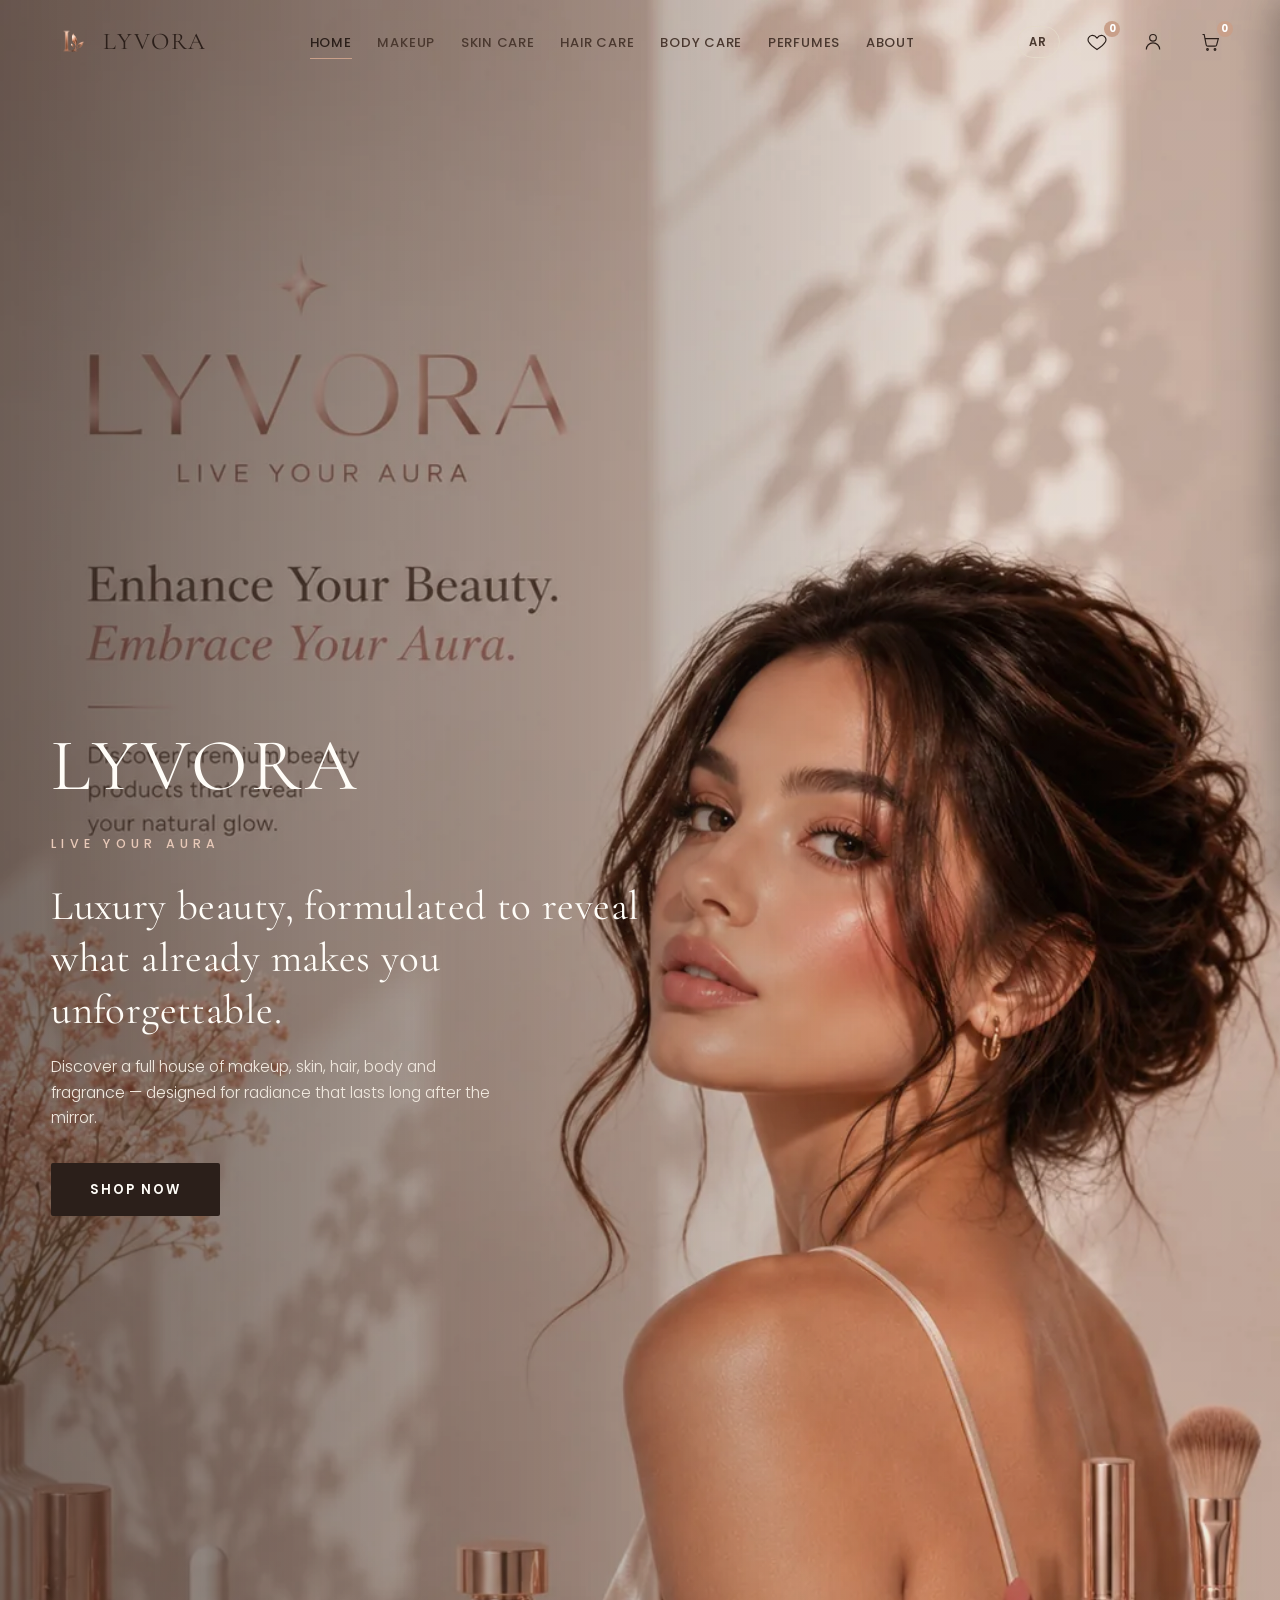
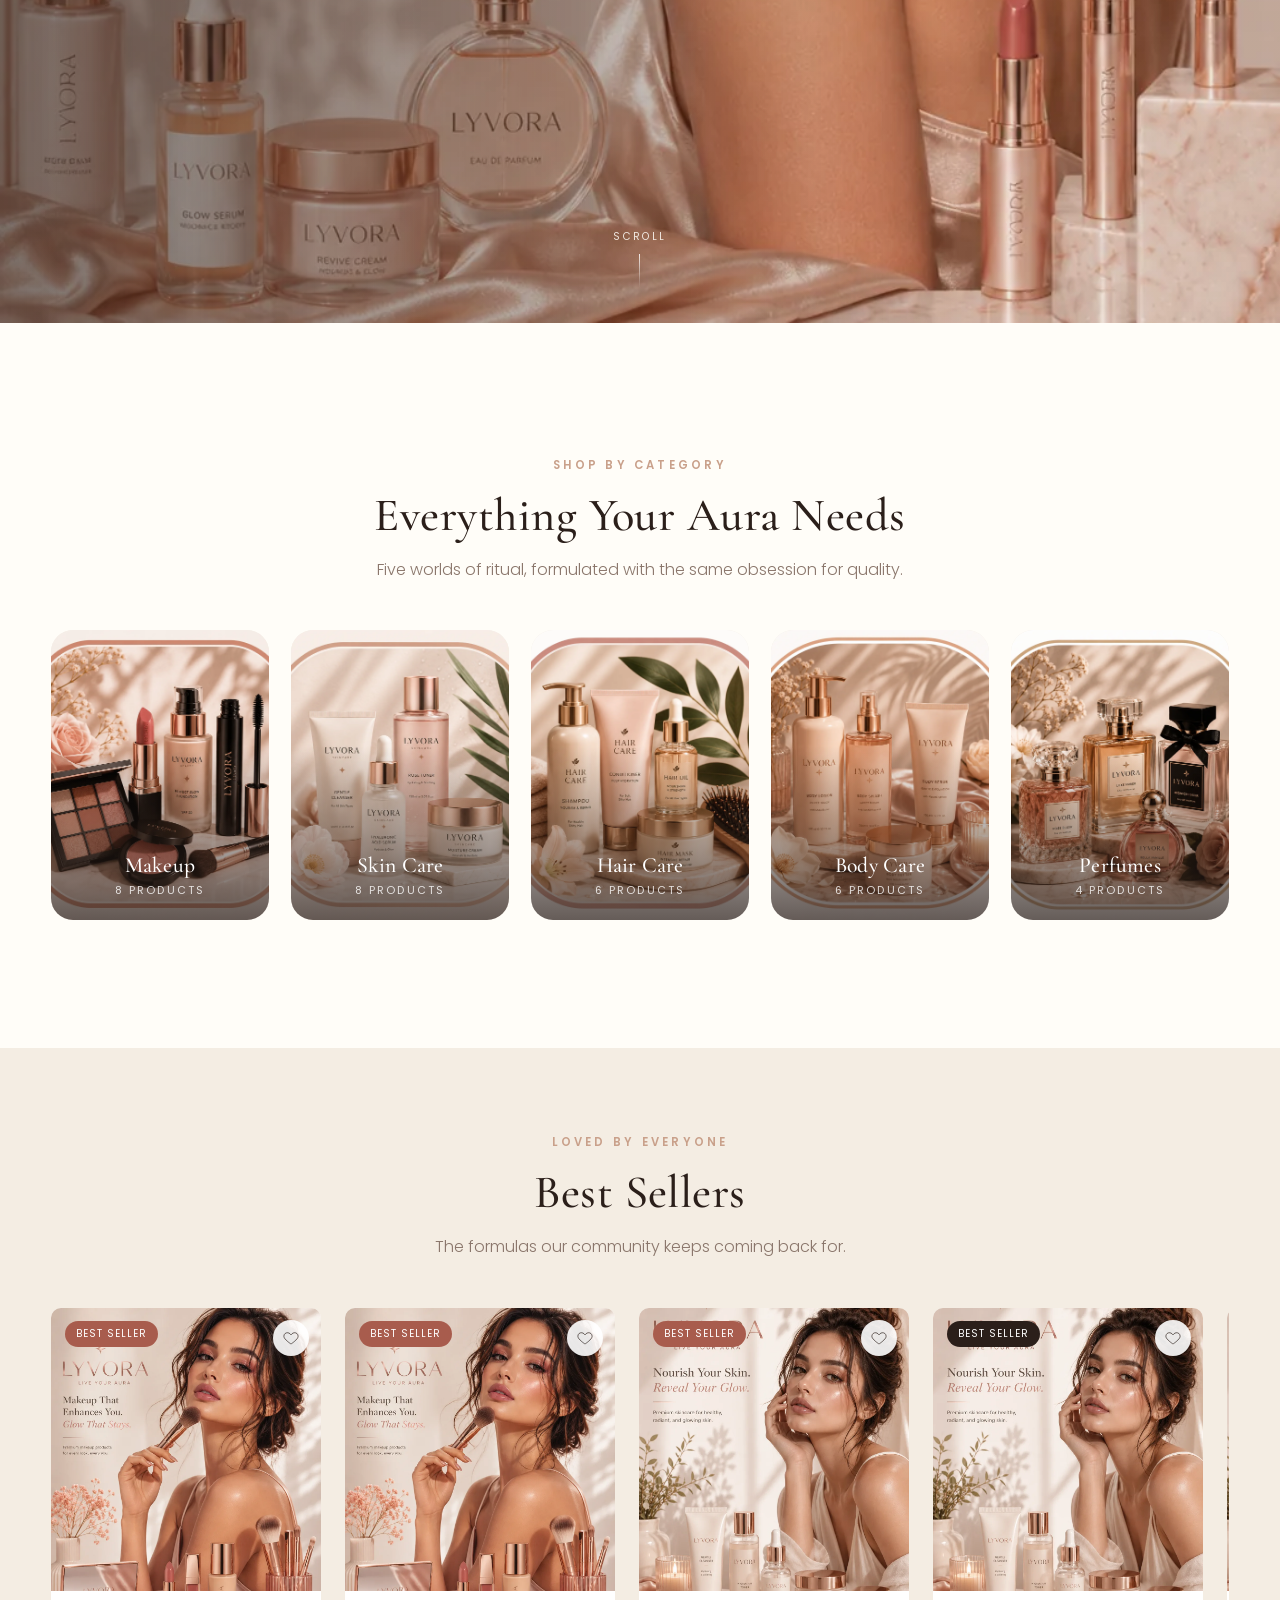
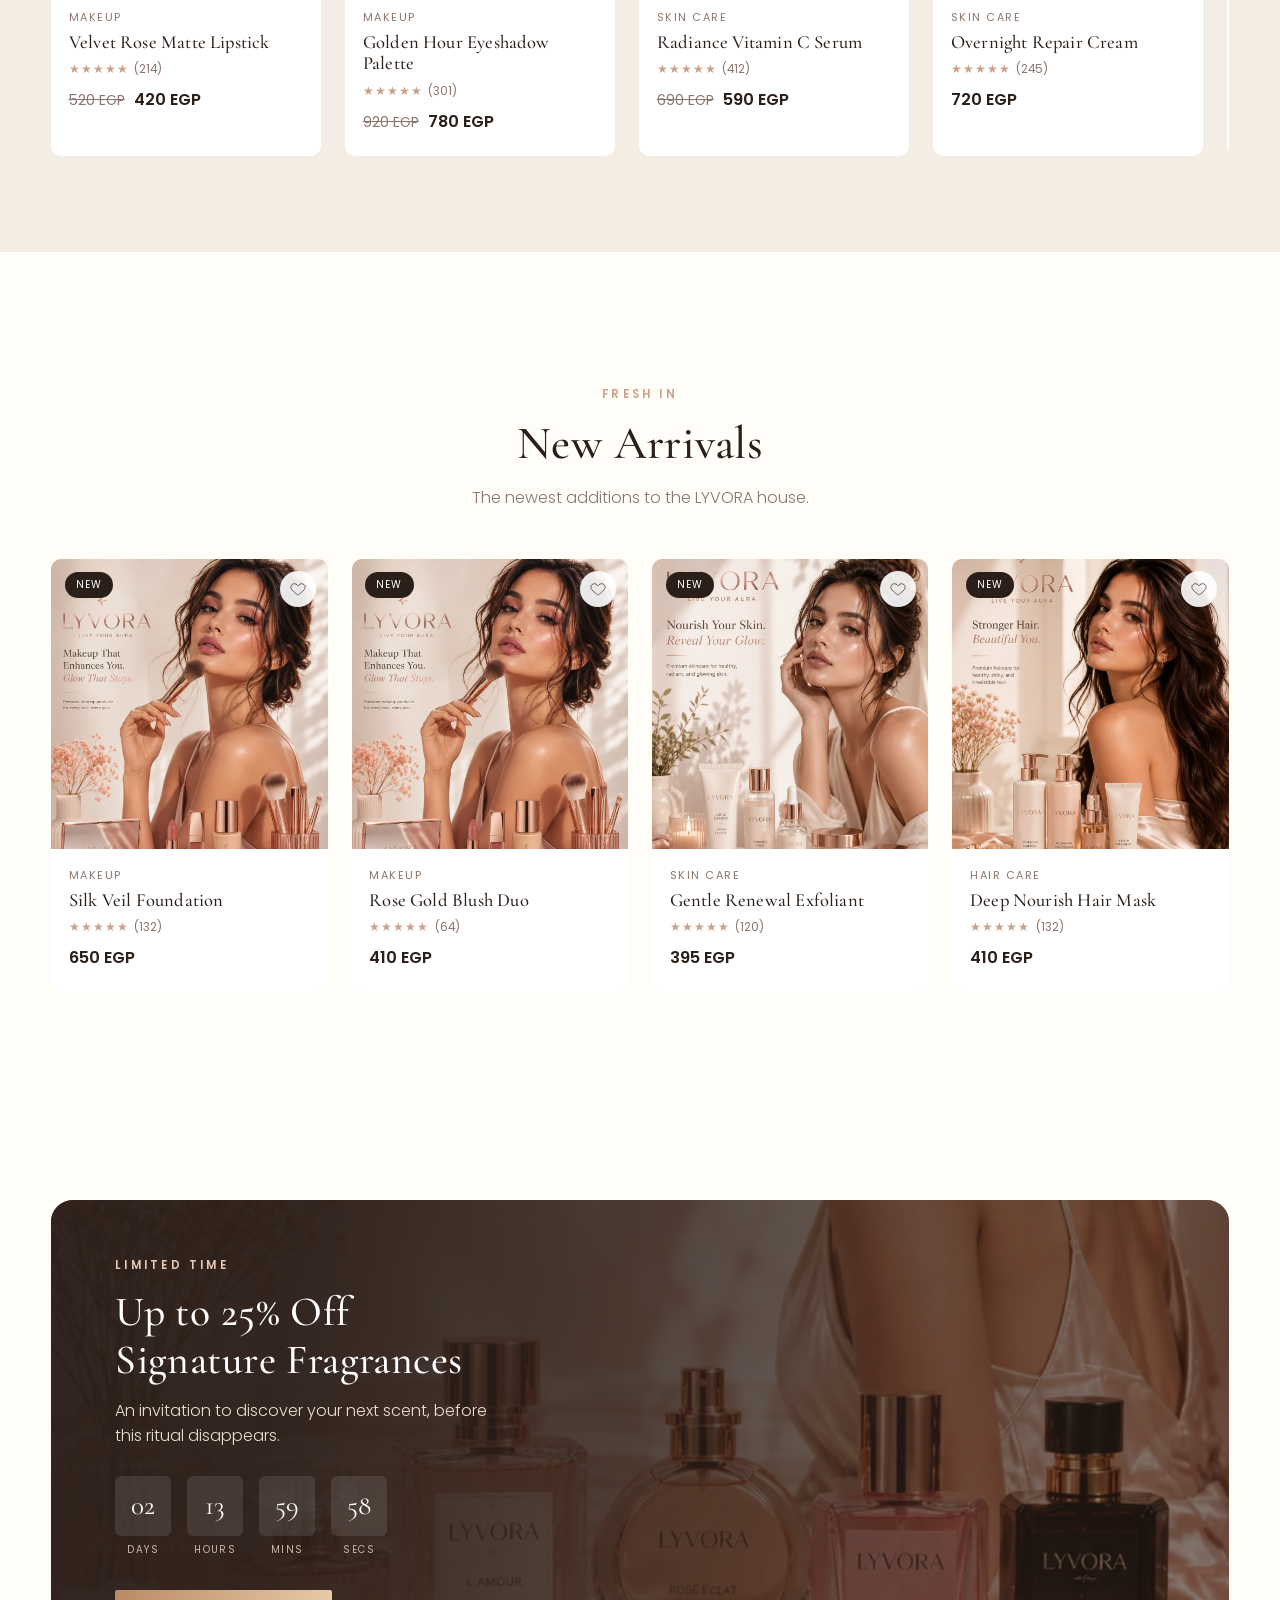
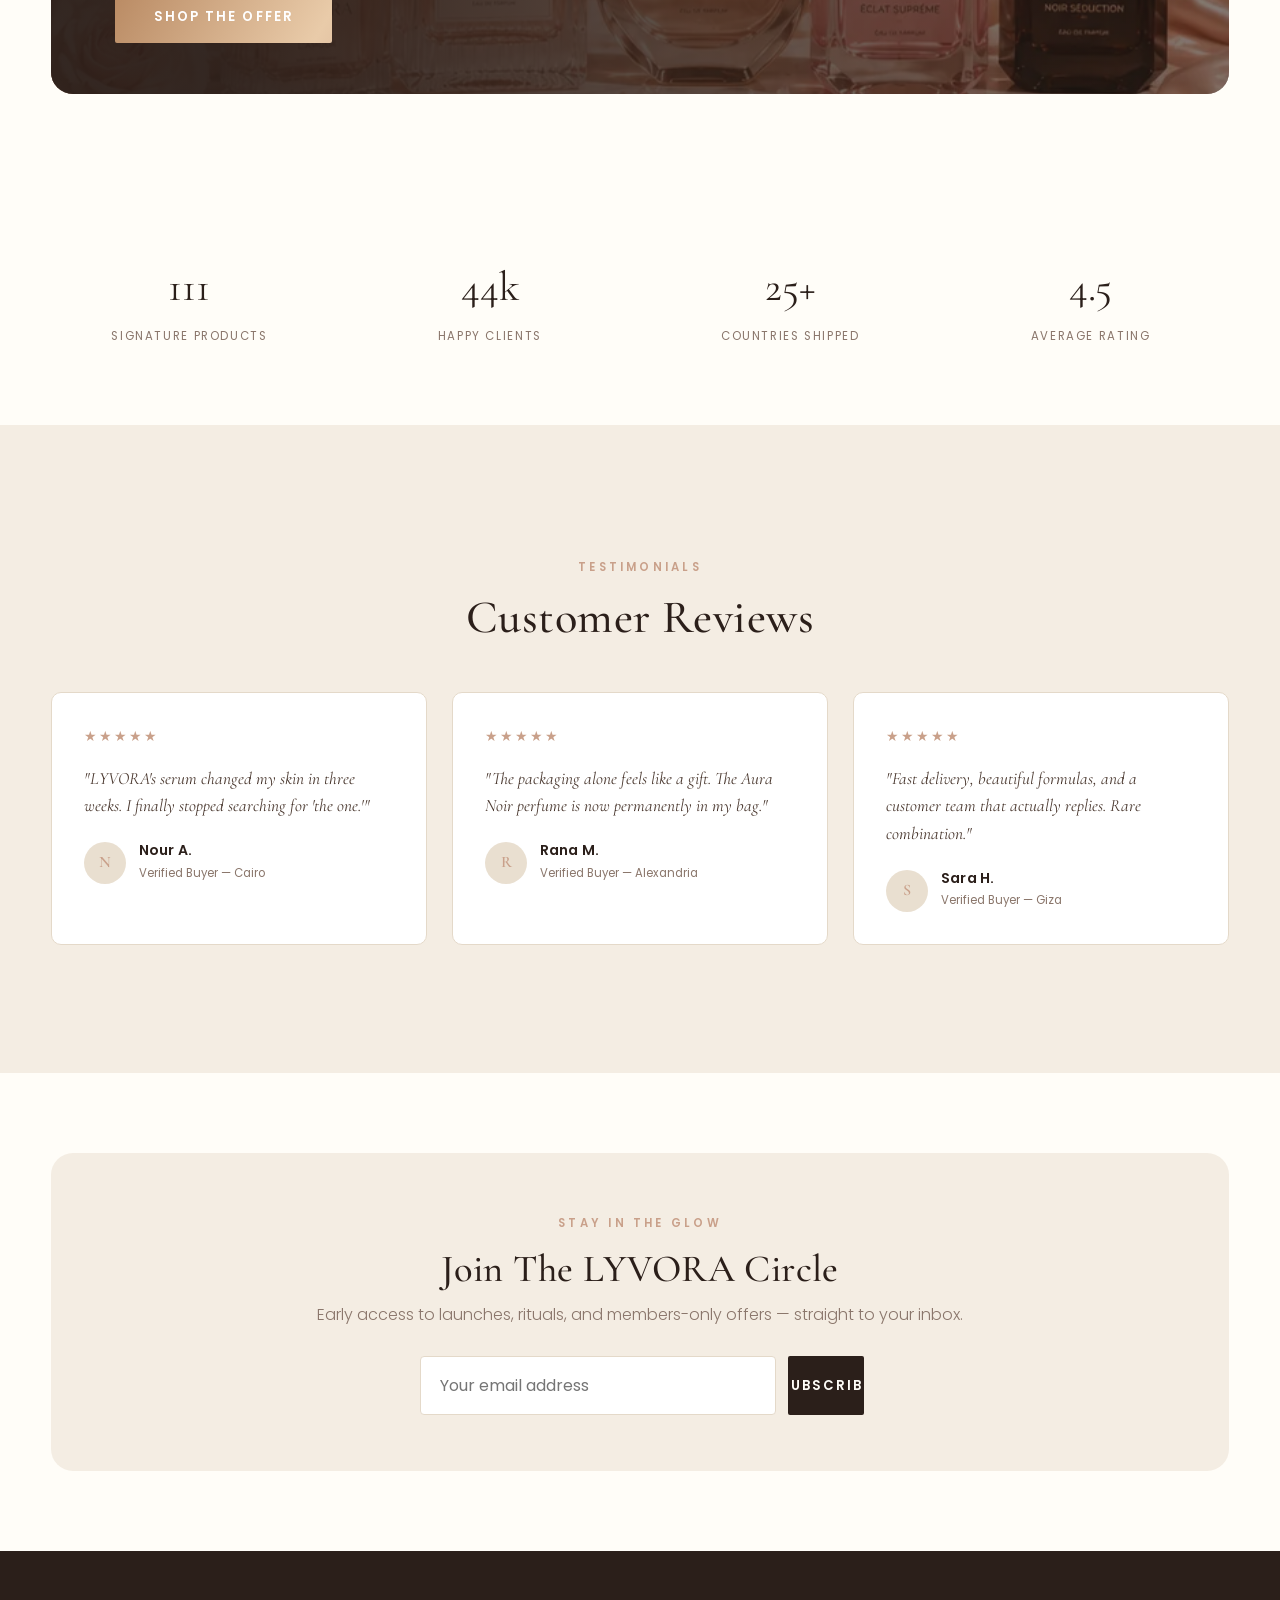
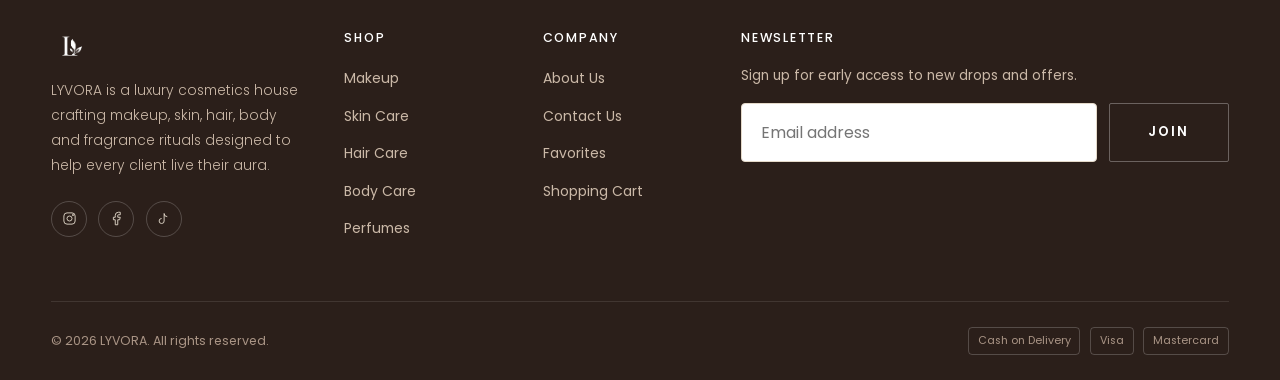
==== commit 2cfe743c: "Add shopping cart and animations" ====
--- a/index.html
+++ b/index.html
@@ -11,7 +11,6 @@
 <link rel="stylesheet" href="css/style.css">
 </head>
 <body data-page="home">
-<a href="#main" class="skip-link">Skip to content</a>
 
 <!-- Loading Screen -->
 <div id="loading-screen"><div class="loader-mark"></div></div>
--- a/css/style.css
+++ b/css/style.css
@@ -661,8 +661,6 @@
 .qv-info{padding:2.4rem;}
 
 /* Skip link for a11y */
-.skip-link{position:absolute;left:-999px;top:0;background:var(--c-dark-brown);color:#fff;padding:.8rem 1.2rem;z-index:99999;}
-.skip-link:focus{left:1rem;top:1rem;}
 :focus-visible{outline:2px solid var(--c-rose-gold);outline-offset:2px;}
 
 /* ========================================================================
